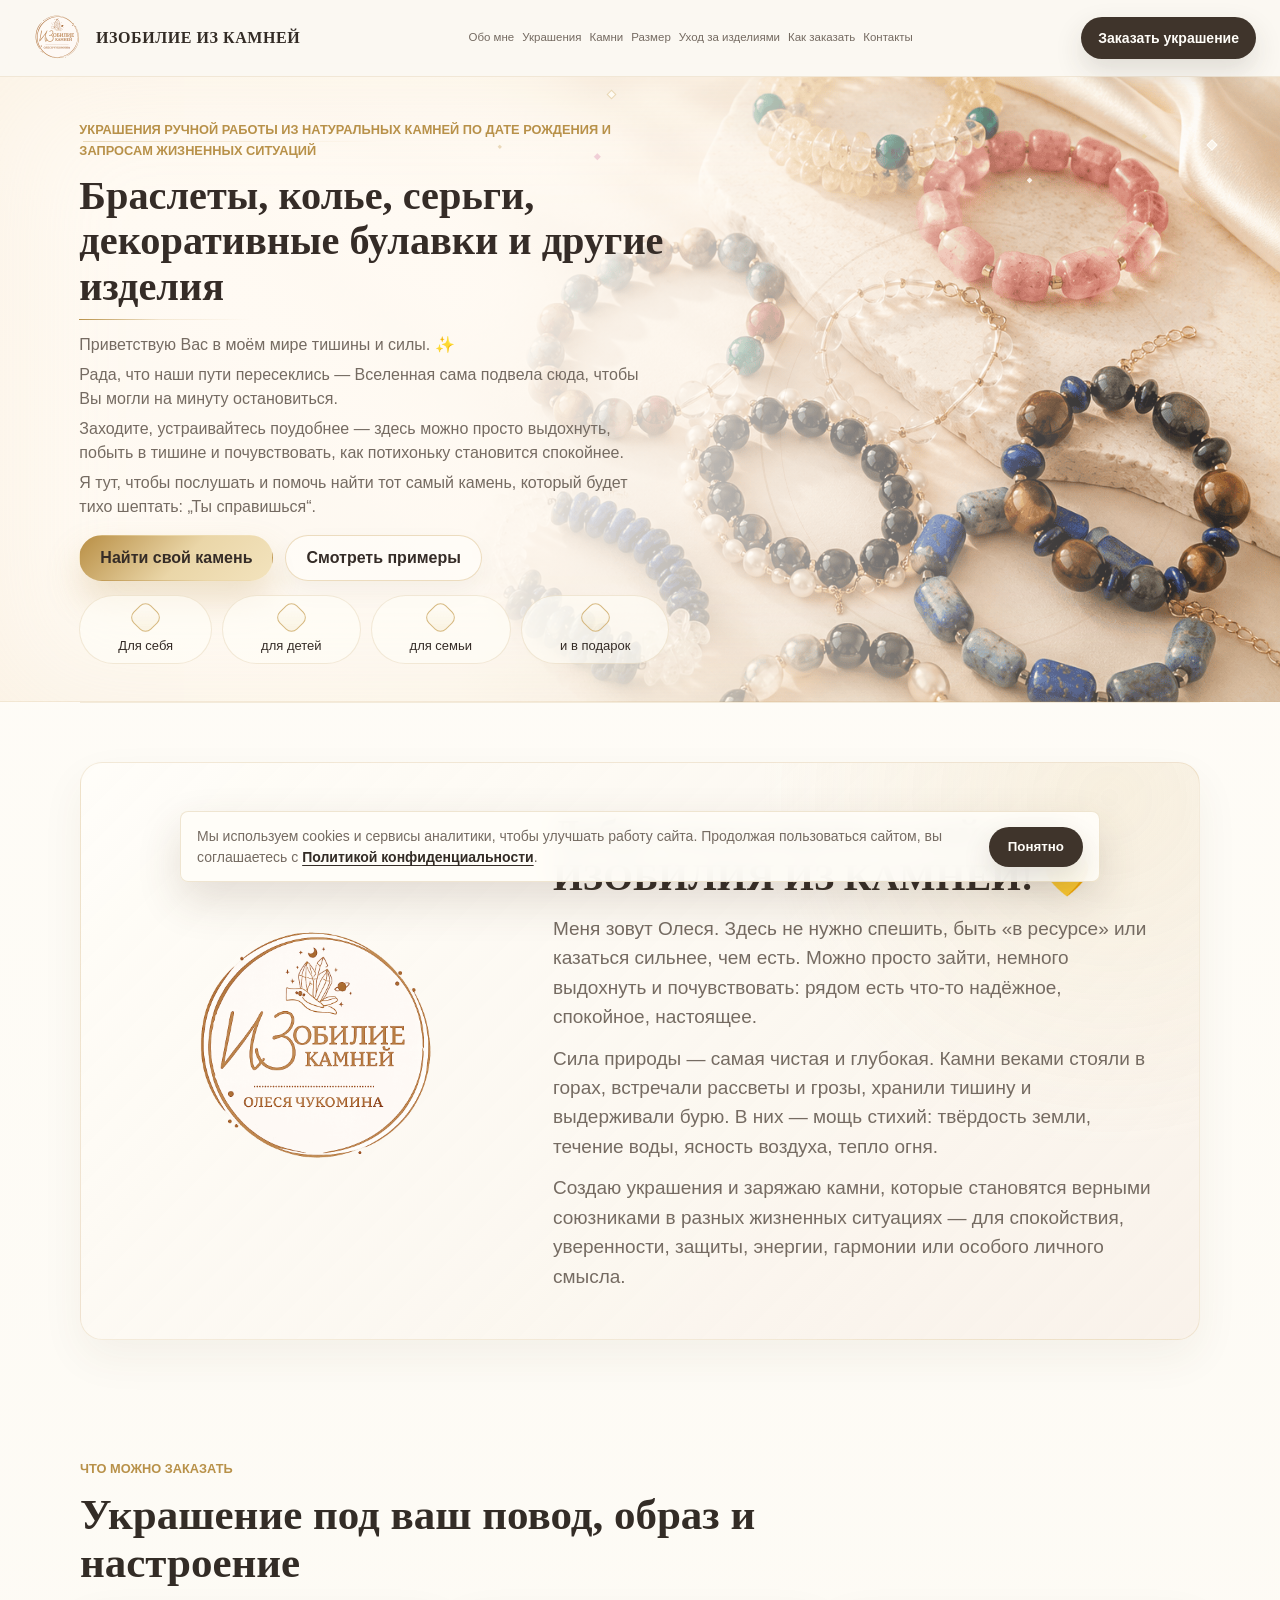
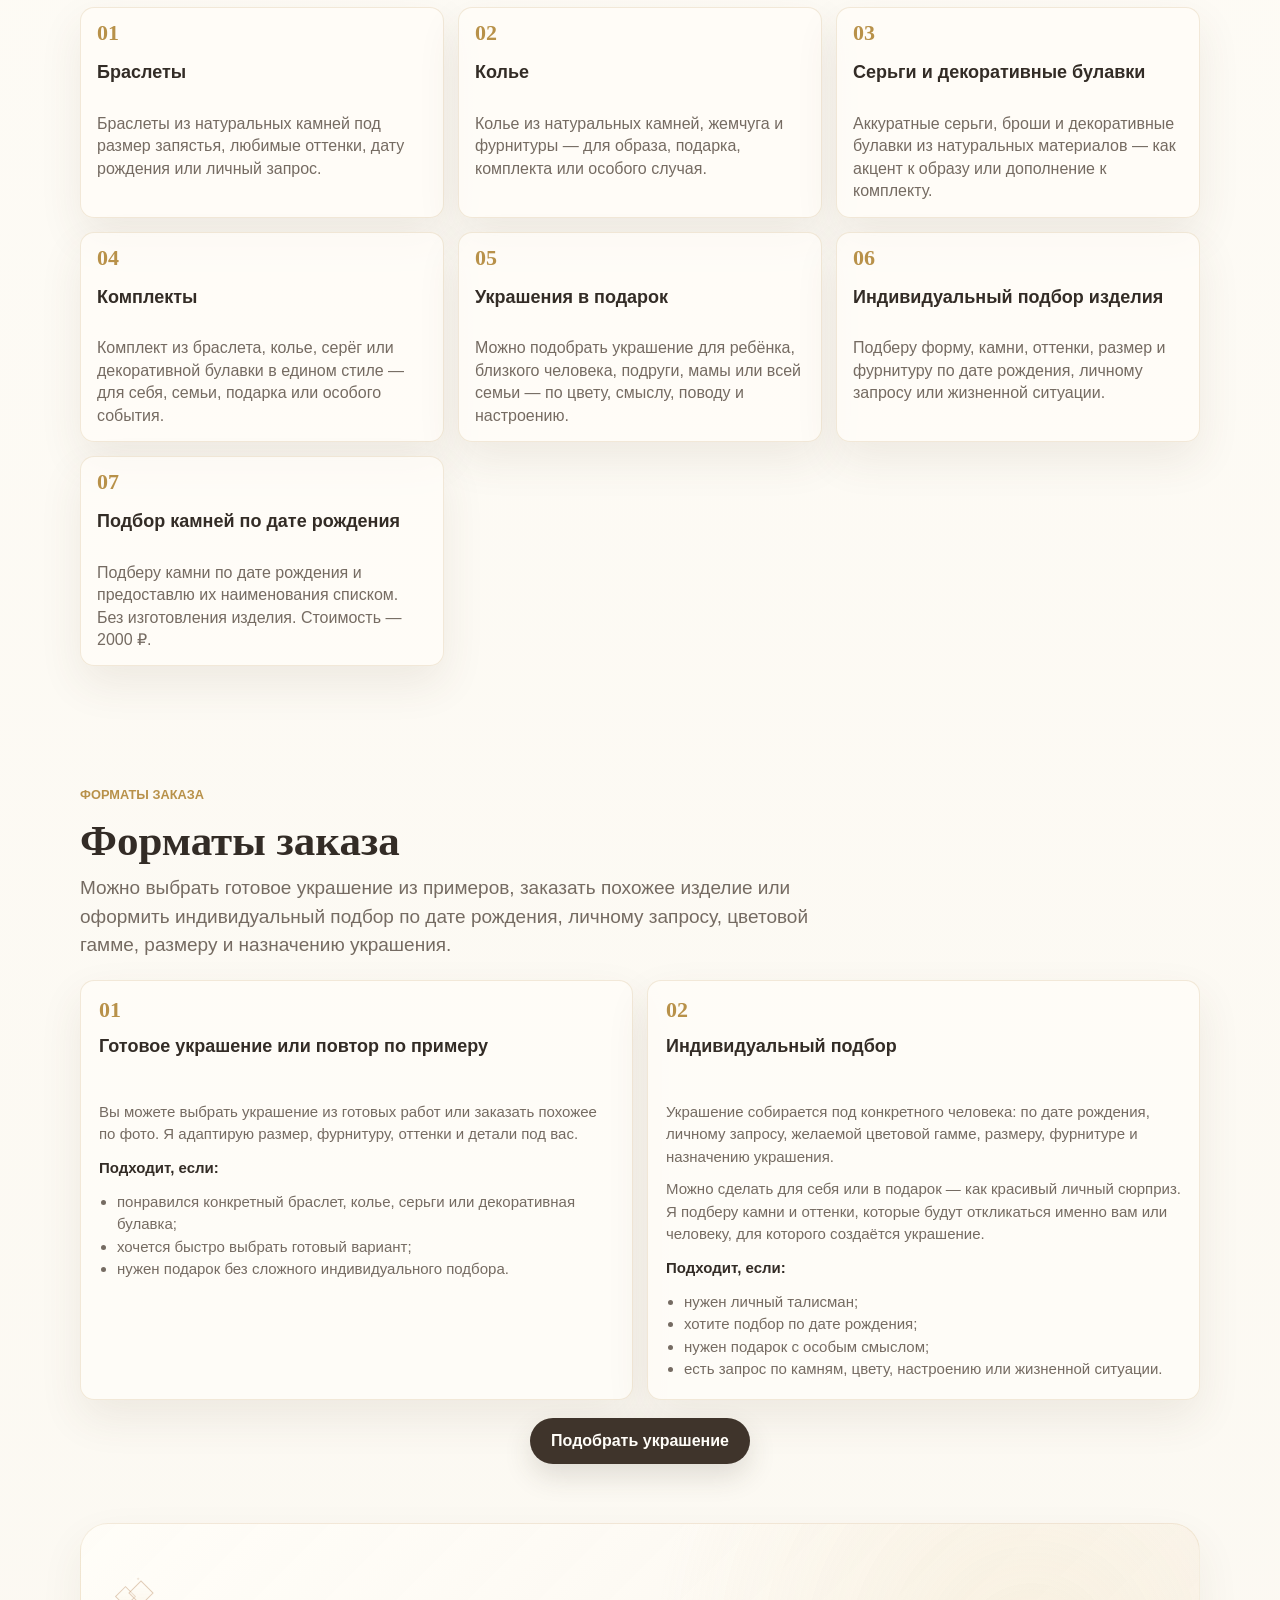
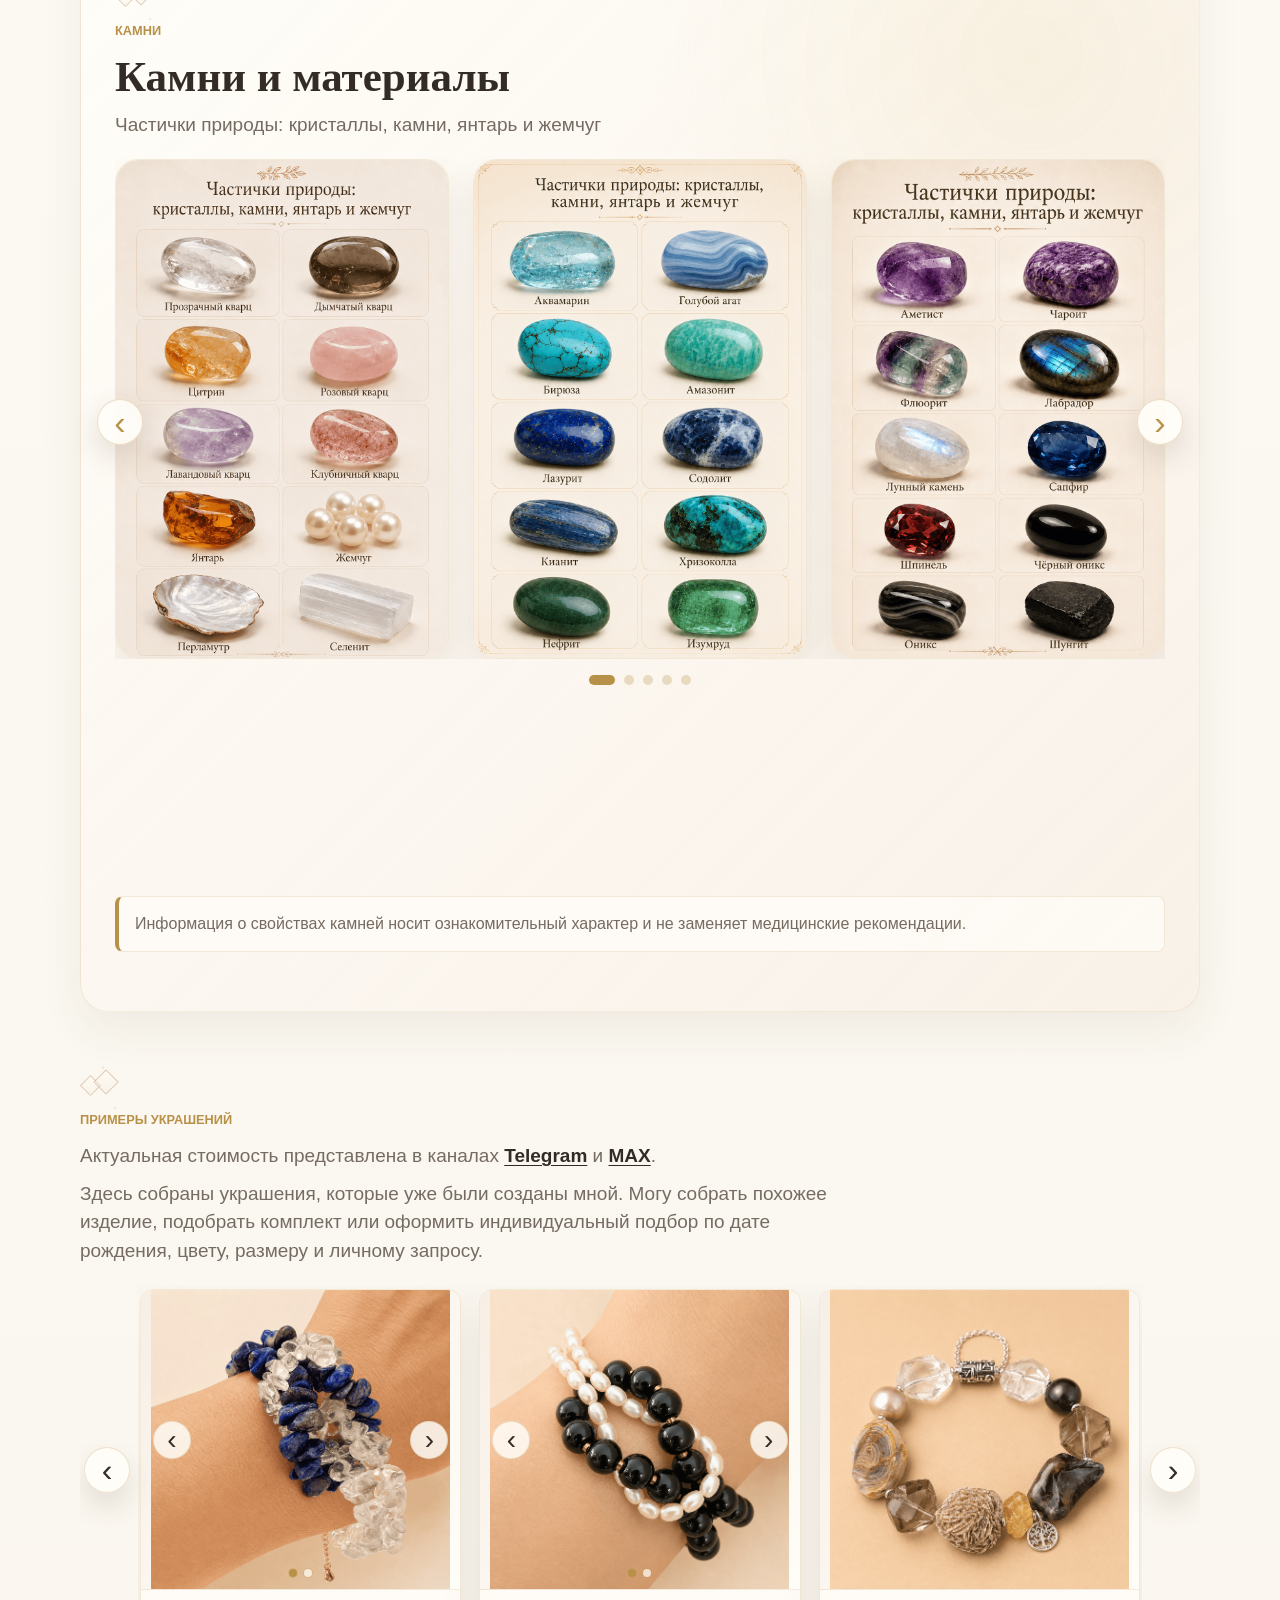
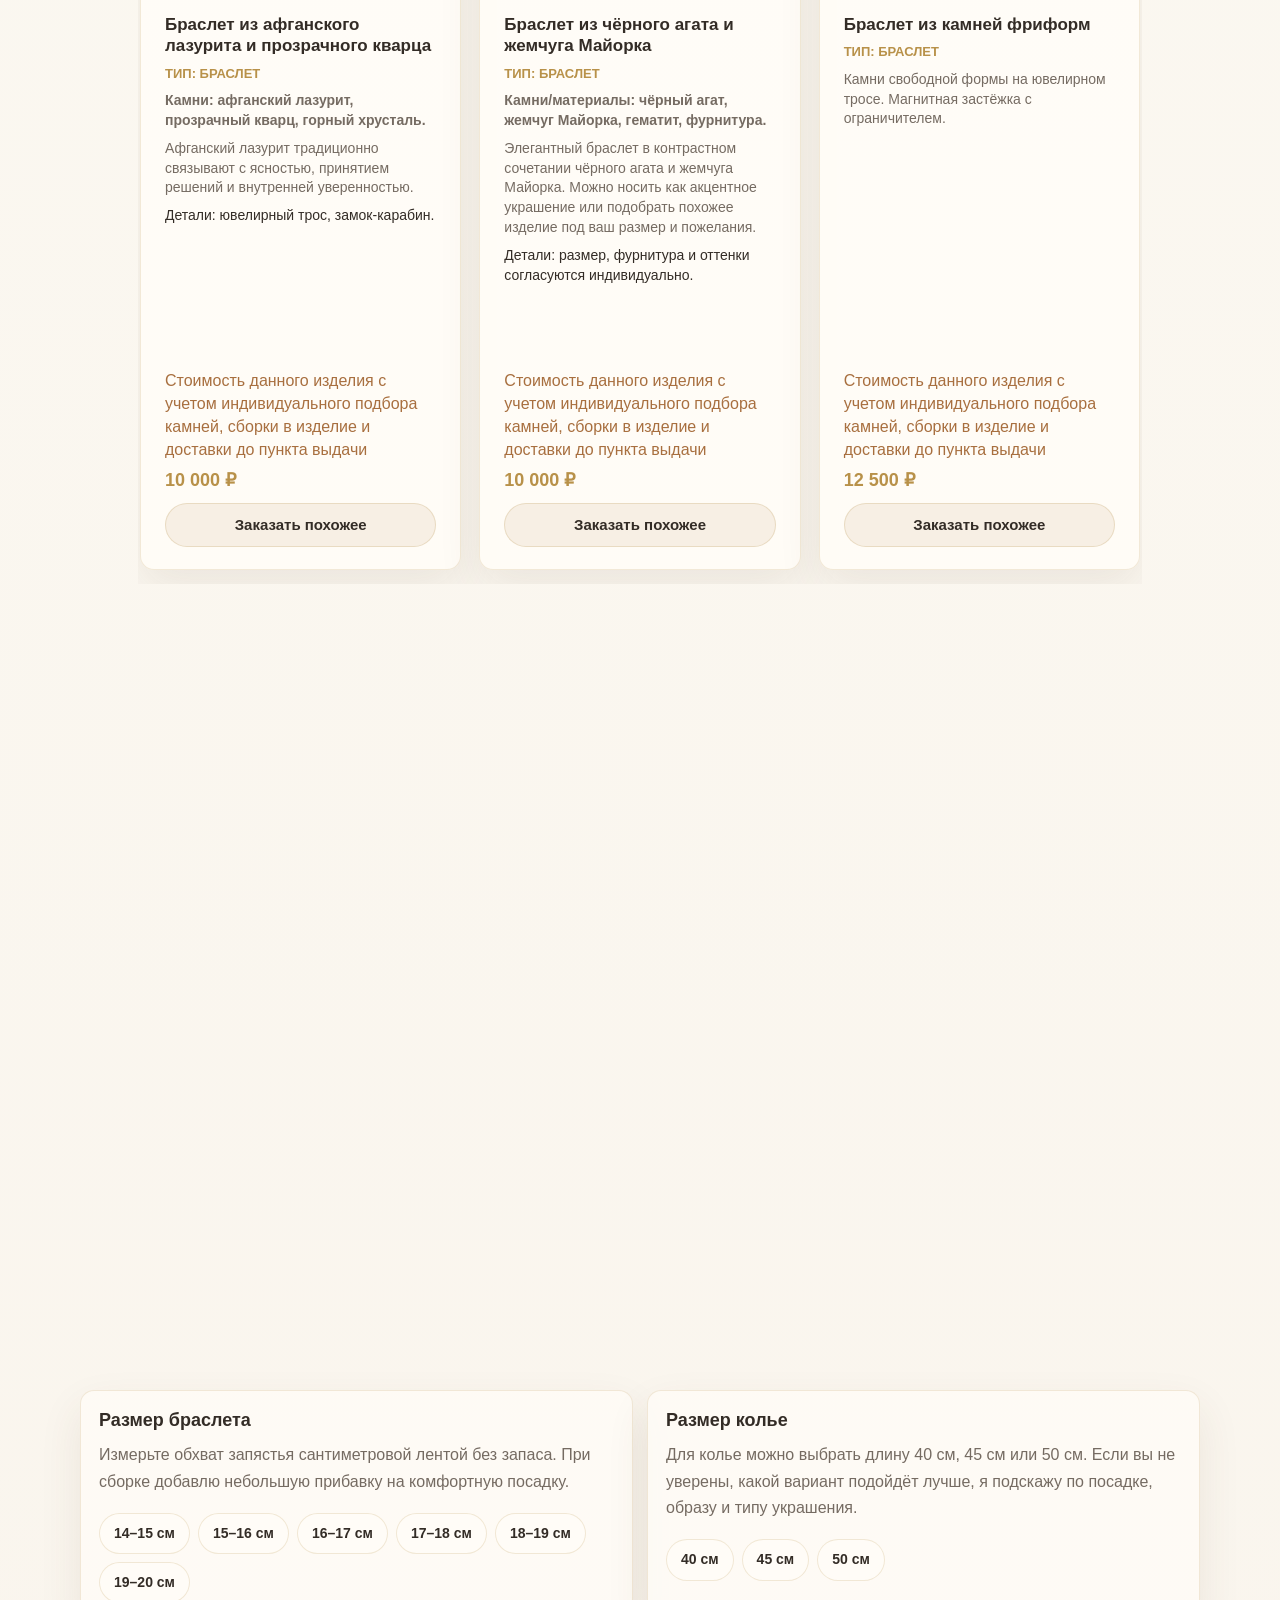
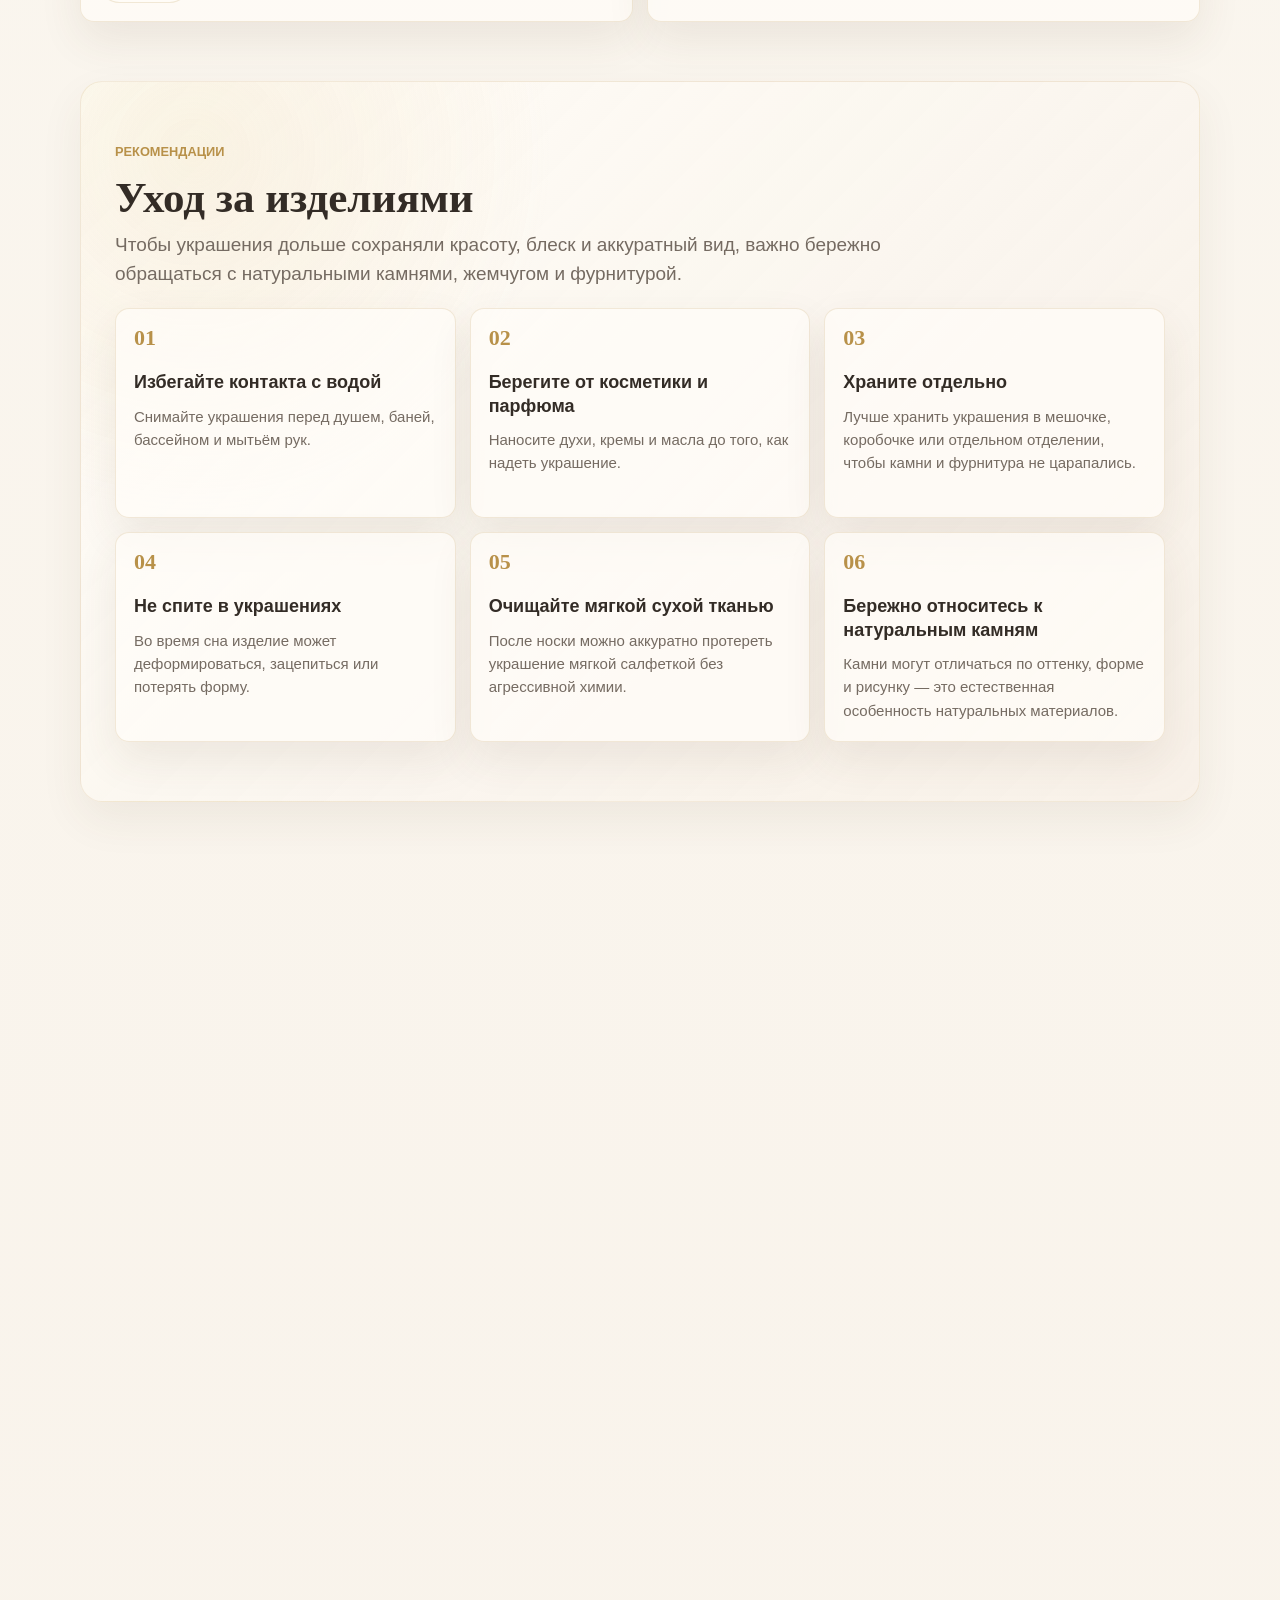
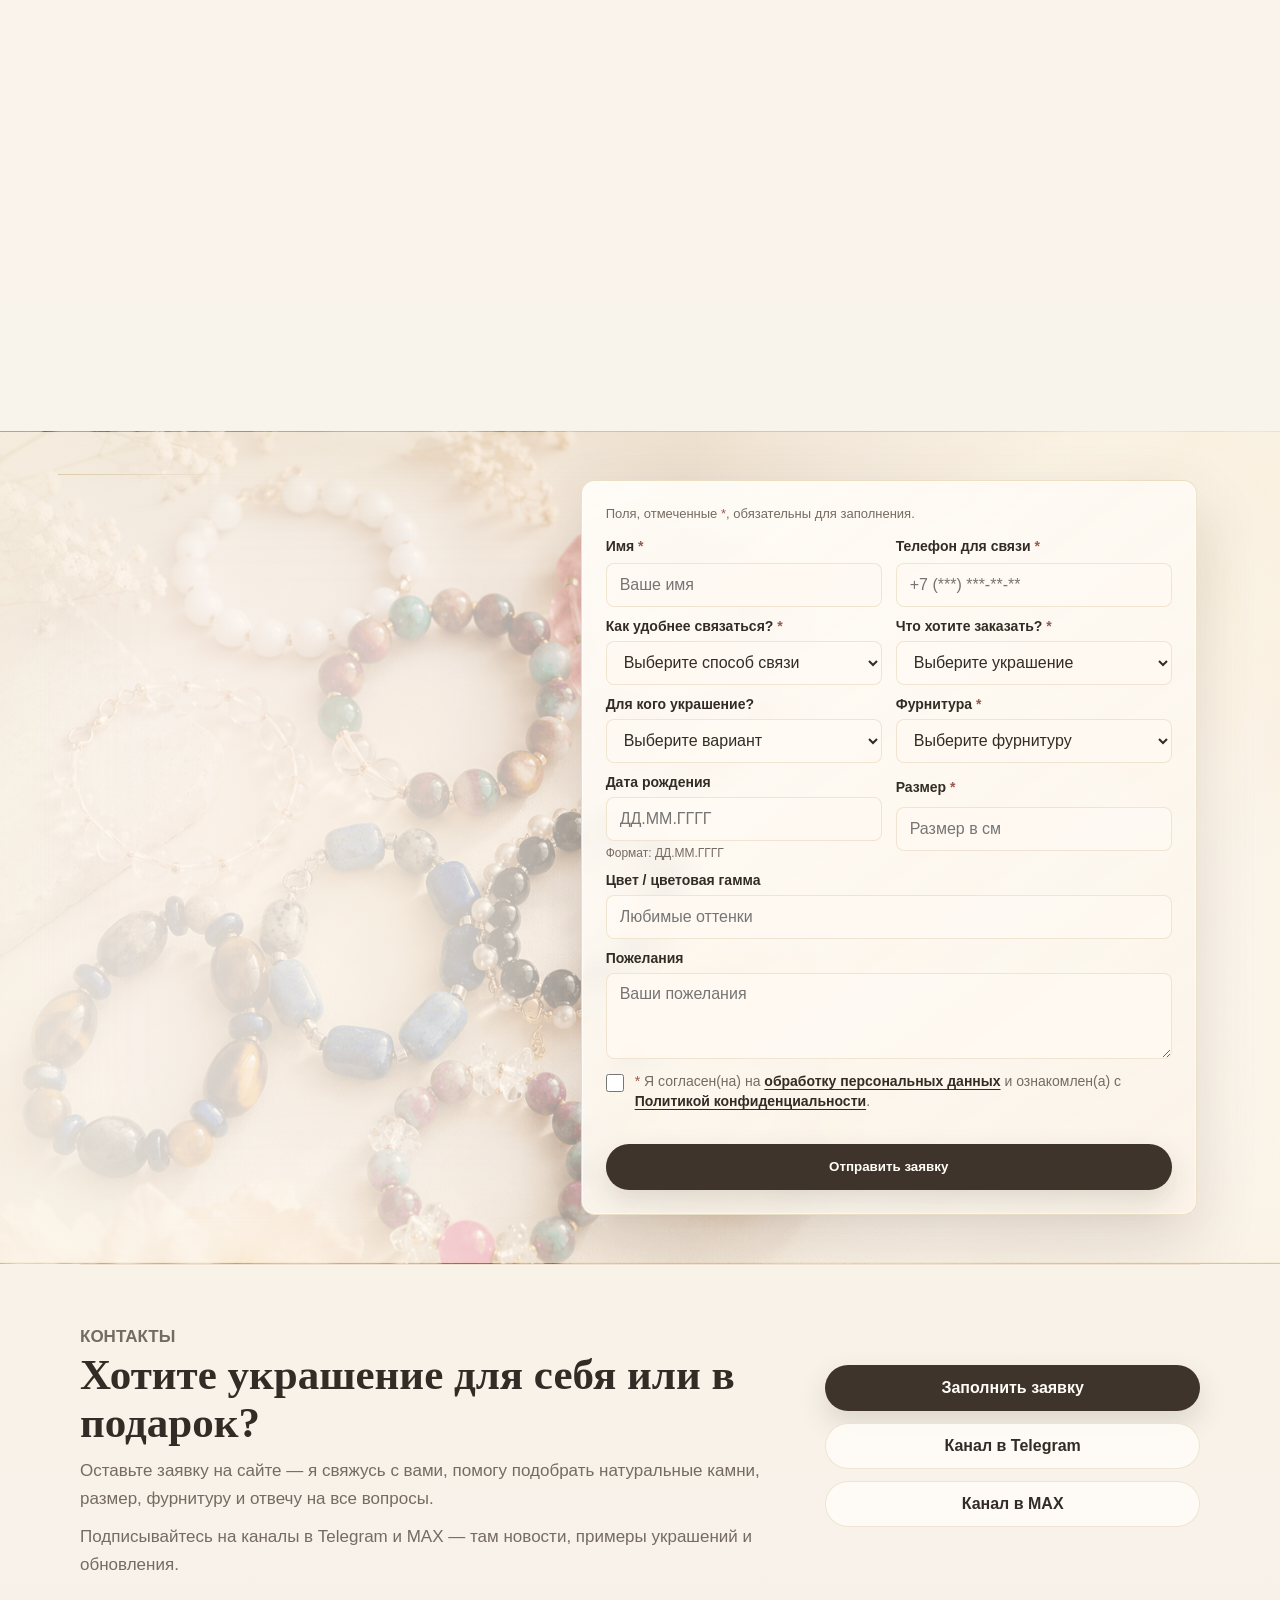
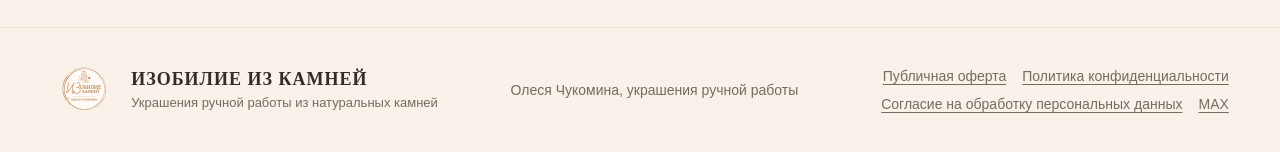
==== index.html @ 7a5c854f "fix: update preview brand name" ====
<!DOCTYPE html>
<html lang="ru">
<head>
  <meta charset="UTF-8">
  <meta name="viewport" content="width=device-width, initial-scale=1.0">
  <!-- Yandex.Metrika counter -->
  <script>
    (function(m,e,t,r,i,k,a){m[i]=m[i]||function(){(m[i].a=m[i].a||[]).push(arguments)};
    m[i].l=1*new Date();
    for (var j = 0; j < document.scripts.length; j++) {if (document.scripts[j].src === r) { return; }}
    k=e.createElement(t),a=e.getElementsByTagName(t)[0],k.async=1,k.src=r,a.parentNode.insertBefore(k,a)})
    (window, document, "script", "https://mc.yandex.ru/metrika/tag.js", "ym");

    ym(111834957, "init", {
      clickmap:true,
      trackLinks:true,
      accurateTrackBounce:true,
      webvisor:true
    });
  </script>
  <!-- /Yandex.Metrika counter -->
  <title>ИЗОБИЛИЕ ИЗ КАМНЕЙ — украшения из натуральных камней ручной работы</title>
  <meta name="description" content="Браслеты, колье, серьги и декоративные булавки из натуральных камней. Украшения ручной работы по дате рождения, личному запросу, настроению и жизненной ситуации. Олеся Чукомина.">
  <meta name="keywords" content="украшения из натуральных камней, браслеты из натуральных камней, браслет по дате рождения, украшения ручной работы, колье из натуральных камней, серьги ручной работы, декоративные булавки, Олеся Чукомина, ИЗОБИЛИЕ ИЗ КАМНЕЙ">
  <link rel="canonical" href="https://izobilie-kamney.ru/">
  <meta property="og:title" content="ИЗОБИЛИЕ ИЗ КАМНЕЙ — авторские украшения">
  <meta property="og:description" content="Авторские украшения Олеси Чукоминой и индивидуальный подбор камней по дате рождения.">
  <meta property="og:url" content="https://izobiliekamney.ru/">
  <meta property="og:type" content="website">
  <meta property="og:image" content="https://izobiliekamney.ru/assets/images/og-preview.png">
  <meta property="og:image:width" content="1731">
  <meta property="og:image:height" content="909">
  <meta name="twitter:card" content="summary_large_image">
  <meta name="twitter:title" content="ИЗОБИЛИЕ ИЗ КАМНЕЙ — авторские украшения">
  <meta name="twitter:description" content="Авторские украшения Олеси Чукоминой и индивидуальный подбор камней по дате рождения.">
  <meta name="twitter:image" content="https://izobiliekamney.ru/assets/images/og-preview.png">
  <link rel="icon" type="image/png" href="assets/images/mini-logo.png">
  <link rel="apple-touch-icon" href="assets/images/mini-logo.png">
  <script type="application/ld+json">
    {
      "@context": "https://schema.org",
      "@type": "Organization",
      "name": "ИЗОБИЛИЕ ИЗ КАМНЕЙ",
      "url": "https://izobiliekamney.ru/",
      "logo": "https://izobiliekamney.ru/assets/images/mini-logo.png",
      "image": "https://izobiliekamney.ru/assets/images/og-preview.png"
    }
  </script>
  <link rel="preconnect" href="https://t.me">
  <link rel="preload" as="image" href="assets/images/hero-bracelets.jpg" fetchpriority="high">
  <link rel="stylesheet" href="styles.css?v=36">
</head>
<body>
  <!-- Yandex.Metrika counter -->
  <noscript><div><img src="https://mc.yandex.ru/watch/111834957" style="position:absolute; left:-9999px;" alt=""></div></noscript>
  <!-- /Yandex.Metrika counter -->
  <header class="site-header">
    <a class="logo brand-logo" href="#top" aria-label="ИЗОБИЛИЕ ИЗ КАМНЕЙ">
      <img src="assets/images/logo-izobilie-main.png" alt="Логотип ИЗОБИЛИЕ ИЗ КАМНЕЙ — Олеся Чукомина" width="1024" height="1024">
      <span>ИЗОБИЛИЕ ИЗ КАМНЕЙ</span>
    </a>
    <button class="nav-toggle" type="button" aria-label="Открыть меню" aria-expanded="false">
      <span></span>
      <span></span>
      <span></span>
    </button>
    <nav class="main-nav" aria-label="Основное меню">
      <a href="#about">Обо мне</a>
      <a href="#jewelry">Украшения</a>
      <a href="#stones">Камни</a>
      <a href="#size">Размер</a>
      <a href="#care">Уход за изделиями</a>
      <a href="#order">Как заказать</a>
      <a href="#contacts">Контакты</a>
    </nav>
    <a class="header-button" href="#request">Заказать украшение</a>
  </header>

  <main id="top">
    <section class="hero section">
      <div class="hero-brand-watermark" aria-hidden="true"></div>
      <div class="hero-content">
        <p class="eyebrow">Украшения ручной работы из натуральных камней по дате рождения и запросам жизненных ситуаций</p>
        <h1>Браслеты, колье, серьги, декоративные булавки и другие изделия</h1>
        <div class="hero-text">
          <p>Приветствую Вас в моём мире тишины и силы. ✨</p>
          <p>Рада, что наши пути пересеклись — Вселенная сама подвела сюда, чтобы Вы могли на минуту остановиться.</p>
          <p>Заходите, устраивайтесь поудобнее — здесь можно просто выдохнуть, побыть в тишине и почувствовать, как потихоньку становится спокойнее.</p>
          <p>Я тут, чтобы послушать и помочь найти тот самый камень, который будет тихо шептать: „Ты справишься“.</p>
        </div>
        <div class="hero-actions" aria-label="Основные действия">
          <a class="button primary" href="#request">Найти свой камень</a>
          <a class="button secondary" href="#examples">Смотреть примеры</a>
        </div>
        <div class="badges hero-audience" aria-label="Для кого подходят украшения">
          <span>Для себя</span>
          <span>для детей</span>
          <span>для семьи</span>
          <span>и в подарок</span>
        </div>
      </div>
    </section>

    <section class="section about" id="about">
      <div class="about-text">
        <img class="about-brand-logo" src="assets/images/logo-izobilie-main.png" alt="Логотип ИЗОБИЛИЕ ИЗ КАМНЕЙ — Олеся Чукомина" width="1024" height="1024">
        <div class="about-copy">
          <h2>Добро пожаловать в мой мир ИЗОБИЛИЯ ИЗ КАМНЕЙ! 💛</h2>
          <p>Меня зовут Олеся. Здесь не нужно спешить, быть «в ресурсе» или казаться сильнее, чем есть. Можно просто зайти, немного выдохнуть и почувствовать: рядом есть что-то надёжное, спокойное, настоящее.</p>
          <p>Сила природы — самая чистая и глубокая. Камни веками стояли в горах, встречали рассветы и грозы, хранили тишину и выдерживали бурю. В них — мощь стихий: твёрдость земли, течение воды, ясность воздуха, тепло огня.</p>
          <p>Создаю украшения и заряжаю камни, которые становятся верными союзниками в разных жизненных ситуациях — для спокойствия, уверенности, защиты, энергии, гармонии или особого личного смысла.</p>
        </div>
      </div>
    </section>

    <section class="section options" id="jewelry">
      <div class="section-heading">
        <p class="eyebrow">Что можно заказать</p>
        <h2>Украшение под ваш повод, образ и настроение</h2>
      </div>
      <div class="option-grid">
        <article class="option-card">
          <span class="option-mark">01</span>
          <h3>Браслеты</h3>
          <p>Браслеты из натуральных камней под размер запястья, любимые оттенки, дату рождения или личный запрос.</p>
        </article>
        <article class="option-card">
          <span class="option-mark">02</span>
          <h3>Колье</h3>
          <p>Колье из натуральных камней, жемчуга и фурнитуры — для образа, подарка, комплекта или особого случая.</p>
        </article>
        <article class="option-card">
          <span class="option-mark">03</span>
          <h3>Серьги и декоративные булавки</h3>
          <p>Аккуратные серьги, броши и декоративные булавки из натуральных материалов — как акцент к образу или дополнение к комплекту.</p>
        </article>
        <article class="option-card">
          <span class="option-mark">04</span>
          <h3>Комплекты</h3>
          <p>Комплект из браслета, колье, серёг или декоративной булавки в едином стиле — для себя, семьи, подарка или особого события.</p>
        </article>
        <article class="option-card">
          <span class="option-mark">05</span>
          <h3>Украшения в подарок</h3>
          <p>Можно подобрать украшение для ребёнка, близкого человека, подруги, мамы или всей семьи — по цвету, смыслу, поводу и настроению.</p>
        </article>
        <article class="option-card">
          <span class="option-mark">06</span>
          <h3>Индивидуальный подбор изделия</h3>
          <p>Подберу форму, камни, оттенки, размер и фурнитуру по дате рождения, личному запросу или жизненной ситуации.</p>
        </article>
        <article class="option-card">
          <span class="option-mark">07</span>
          <h3>Подбор камней по дате рождения</h3>
          <p>Подберу камни по дате рождения и предоставлю их наименования списком. Без изготовления изделия. Стоимость — 2000 ₽.</p>
        </article>
      </div>
    </section>

    <section class="section order-formats" id="formats">
      <div class="section-heading">
        <p class="eyebrow">Форматы заказа</p>
        <h2>Форматы заказа</h2>
        <p>Можно выбрать готовое украшение из примеров, заказать похожее изделие или оформить индивидуальный подбор по дате рождения, личному запросу, цветовой гамме, размеру и назначению украшения.</p>
      </div>
      <div class="format-grid">
        <article class="format-card">
          <span class="option-mark">01</span>
          <h3>Готовое украшение или повтор по примеру</h3>
          <p>Вы можете выбрать украшение из готовых работ или заказать похожее по фото. Я адаптирую размер, фурнитуру, оттенки и детали под вас.</p>
          <strong>Подходит, если:</strong>
          <ul>
            <li>понравился конкретный браслет, колье, серьги или декоративная булавка;</li>
            <li>хочется быстро выбрать готовый вариант;</li>
            <li>нужен подарок без сложного индивидуального подбора.</li>
          </ul>
        </article>
        <article class="format-card">
          <span class="option-mark">02</span>
          <h3>Индивидуальный подбор</h3>
          <p>Украшение собирается под конкретного человека: по дате рождения, личному запросу, желаемой цветовой гамме, размеру, фурнитуре и назначению украшения.</p>
          <p>Можно сделать для себя или в подарок — как красивый личный сюрприз. Я подберу камни и оттенки, которые будут откликаться именно вам или человеку, для которого создаётся украшение.</p>
          <strong>Подходит, если:</strong>
          <ul>
            <li>нужен личный талисман;</li>
            <li>хотите подбор по дате рождения;</li>
            <li>нужен подарок с особым смыслом;</li>
            <li>есть запрос по камням, цвету, настроению или жизненной ситуации.</li>
          </ul>
        </article>
      </div>
      <div class="format-actions">
        <a class="button primary" href="#request">Подобрать украшение</a>
      </div>
    </section>

    <section class="section stone-values" id="stones">
      <div class="section-heading">
        <span class="brand-crystal" aria-hidden="true"></span>
        <p class="eyebrow">Камни</p>
        <h2>Камни и материалы</h2>
        <p>Частички природы: кристаллы, камни, янтарь и жемчуг</p>
      </div>
      <div class="stones-carousel" data-stones-carousel aria-label="Карусель камней и материалов">
        <button class="stones-carousel-button stones-carousel-button-prev" type="button" aria-label="Предыдущий слайд" data-stones-prev>
          <span aria-hidden="true">‹</span>
        </button>
        <div class="stones-carousel-track" tabindex="0">
          <figure class="stones-carousel-slide">
            <img src="assets/images/stones/stones-slide-1.png" alt="Камни и материалы — часть 1" width="1024" height="1536" loading="lazy">
          </figure>
          <figure class="stones-carousel-slide">
            <img src="assets/images/stones/stones-slide-2.png" alt="Камни и материалы — часть 2" width="1024" height="1536" loading="lazy">
          </figure>
          <figure class="stones-carousel-slide">
            <img src="assets/images/stones/stones-slide-3.png" alt="Камни и материалы — часть 3" width="1024" height="1536" loading="lazy">
          </figure>
          <figure class="stones-carousel-slide">
            <img src="assets/images/stones/stones-slide-4.png" alt="Камни и материалы — часть 4" width="1024" height="1536" loading="lazy">
          </figure>
          <figure class="stones-carousel-slide">
            <img src="assets/images/stones/stones-slide-5.png" alt="Камни и материалы — часть 5" width="1024" height="1536" loading="lazy">
          </figure>
        </div>
        <button class="stones-carousel-button stones-carousel-button-next" type="button" aria-label="Следующий слайд" data-stones-next>
          <span aria-hidden="true">›</span>
        </button>
        <div class="stones-carousel-dots" aria-label="Навигация по слайдам">
          <button type="button" class="is-active" aria-label="Показать слайд 1" aria-current="true" data-stones-dot="0"></button>
          <button type="button" aria-label="Показать слайд 2" data-stones-dot="1"></button>
          <button type="button" aria-label="Показать слайд 3" data-stones-dot="2"></button>
          <button type="button" aria-label="Показать слайд 4" data-stones-dot="3"></button>
          <button type="button" aria-label="Показать слайд 5" data-stones-dot="4"></button>
        </div>
      </div>
      <div class="stone-wide-note">
        <span>Важно</span>
        <p>Один и тот же камень может отличаться по цвету, размеру, форме и оттенку. За счёт этого меняется не только внешний вид украшения, но и его настроение. Поэтому украшения по дате рождения и индивидуальному запросу собираются персонально: с учётом камней, фурнитуры, размера, цветовой гаммы и задачи, которую человек хочет вложить в изделие.</p>
      </div>
      <p class="soft-note">Информация о свойствах камней носит ознакомительный характер и не заменяет медицинские рекомендации.</p>
    </section>

    <section class="section examples" id="examples">
      <div class="section-heading">
        <span class="brand-crystal" aria-hidden="true"></span>
        <p class="eyebrow">Примеры украшений</p>
        <p class="catalog-current">Актуальная стоимость представлена в каналах <a href="https://t.me/Kamni_Olesia" target="_blank" rel="noopener">Telegram</a> и <a href="https://max.ru/channel_kamni_Olesia" target="_blank" rel="noopener">MAX</a>.</p>
        <p>Здесь собраны украшения, которые уже были созданы мной. Могу собрать похожее изделие, подобрать комплект или оформить индивидуальный подбор по дате рождения, цвету, размеру и личному запросу.</p>
      </div>
      <div class="works-carousel" data-works-carousel aria-label="Карусель примеров украшений">
        <button class="works-carousel-button works-carousel-button-prev" type="button" aria-label="Предыдущие примеры украшений" data-works-prev>‹</button>
        <div class="work-grid works-carousel-track" tabindex="0">
        <article class="work-card">
          <div class="work-carousel" data-carousel>
            <img class="is-active" src="assets/фото%20примеры/браслет%209,1.png" alt="Браслет из афганского лазурита и прозрачного кварца" width="1254" height="1254" loading="lazy">
            <img src="assets/фото%20примеры/браслет%209,2.png" alt="Браслет из афганского лазурита и прозрачного кварца крупным планом" width="1254" height="1254" loading="lazy">
            <button class="carousel-button carousel-prev" type="button" aria-label="Предыдущее фото">‹</button>
            <button class="carousel-button carousel-next" type="button" aria-label="Следующее фото">›</button>
            <div class="carousel-dots" aria-hidden="true"><span class="is-active"></span><span></span></div>
          </div>
          <div class="work-body">
            <h3>Браслет из афганского лазурита и прозрачного кварца</h3>
            <p class="work-type">Тип: браслет</p>
            <p class="work-stones">Камни: афганский лазурит, прозрачный кварц, горный хрусталь.</p>
            <p class="work-description">Афганский лазурит традиционно связывают с ясностью, принятием решений и внутренней уверенностью.</p>
            <p class="work-spec">Детали: ювелирный трос, замок-карабин.</p>
            <div class="work-footer">
              <p class="work-price"><span class="work-price-label">Стоимость данного изделия с учетом индивидуального подбора камней, сборки в изделие и доставки до пункта выдачи</span><strong class="work-price-value">10 000 ₽</strong></p>
              <a class="button small" href="#request">Заказать похожее</a>
              <p class="mobile-swipe-hint">ЛИСТАЙТЕ ➡️ ЕЩЁ ВАРИАНТЫ</p>
            </div>
          </div>
        </article>
        <article class="work-card">
          <div class="work-carousel" data-carousel>
            <img class="is-active" src="assets/фото%20примеры/браслет%208,1.png" alt="Браслет из чёрного агата и жемчуга Майорка" width="1254" height="1254" loading="lazy">
            <img src="assets/фото%20примеры/браслет%208,2.png" alt="Браслет из чёрного агата и жемчуга Майорка крупным планом" width="1254" height="1254" loading="lazy">
            <button class="carousel-button carousel-prev" type="button" aria-label="Предыдущее фото">‹</button>
            <button class="carousel-button carousel-next" type="button" aria-label="Следующее фото">›</button>
            <div class="carousel-dots" aria-hidden="true"><span class="is-active"></span><span></span></div>
          </div>
          <div class="work-body">
            <h3>Браслет из чёрного агата и жемчуга Майорка</h3>
            <p class="work-type">Тип: браслет</p>
            <p class="work-stones">Камни/материалы: чёрный агат, жемчуг Майорка, гематит, фурнитура.</p>
            <p class="work-description">Элегантный браслет в контрастном сочетании чёрного агата и жемчуга Майорка. Можно носить как акцентное украшение или подобрать похожее изделие под ваш размер и пожелания.</p>
            <p class="work-spec">Детали: размер, фурнитура и оттенки согласуются индивидуально.</p>
            <div class="work-footer">
              <p class="work-price"><span class="work-price-label">Стоимость данного изделия с учетом индивидуального подбора камней, сборки в изделие и доставки до пункта выдачи</span><strong class="work-price-value">10 000 ₽</strong></p>
              <a class="button small" href="#request">Заказать похожее</a>
              <p class="mobile-swipe-hint">ЛИСТАЙТЕ ➡️ ЕЩЁ ВАРИАНТЫ</p>
            </div>
          </div>
        </article>
        <article class="work-card">
          <img src="assets/фото%20примеры/браслет%2020.png" alt="Браслет из камней свободной формы" width="1254" height="1254" loading="lazy">
          <div class="work-body">
            <h3>Браслет из камней фриформ</h3>
            <p class="work-type">Тип: браслет</p>
            <p class="work-description">Камни свободной формы на ювелирном тросе. Магнитная застёжка с ограничителем.</p>
            <div class="work-footer">
              <p class="work-price"><span class="work-price-label">Стоимость данного изделия с учетом индивидуального подбора камней, сборки в изделие и доставки до пункта выдачи</span><strong class="work-price-value">12 500 ₽</strong></p>
              <a class="button small" href="#request">Заказать похожее</a>
              <p class="mobile-swipe-hint">ЛИСТАЙТЕ ➡️ ЕЩЁ ВАРИАНТЫ</p>
            </div>
          </div>
        </article>
        <article class="work-card">
          <img src="assets/фото%20примеры/браслет%2021.png" alt="Браслет Шамбала" width="1254" height="1254" loading="lazy">
          <div class="work-body">
            <h3>Браслет Шамбала</h3>
            <p class="work-type">Тип: браслет</p>
            <p class="work-description">Индивидуальное исполнение: взрослый мужской браслет создаётся по личному запросу, детский — с подбором камней по дате рождения.</p>
            <div class="work-footer">
              <p class="work-price"><span class="work-price-label">Стоимость данного изделия с учетом индивидуального подбора камней, сборки в изделие и доставки до пункта выдачи</span><strong class="work-price-value">7 500 ₽</strong></p>
              <p class="work-price-note">* стоимость указана за 1 браслет</p>
              <a class="button small" href="#request">Заказать похожее</a>
              <p class="mobile-swipe-hint">ЛИСТАЙТЕ ➡️ ЕЩЁ ВАРИАНТЫ</p>
            </div>
          </div>
        </article>
        <article class="work-card">
          <img src="assets/фото%20примеры/bracelet-smoky-quartz-1.png" alt="Браслет из дымчатого кварца и натуральных камней" width="1254" height="1254" loading="lazy">
          <div class="work-body">
            <h3>Браслет из дымчатого кварца</h3>
            <p class="work-type">Тип: Браслет</p>
            <p class="work-stones">Камни: дымчатый кварц, натуральные камни, фурнитура.</p>
            <p class="work-description">Дымчатый кварц, или раухтопаз, традиционно связывают с очищением, внутренней устойчивостью и защитой. Такой браслет может стать личным оберегом и спокойной опорой на каждый день.</p>
            <p class="work-important">Важная деталь: камни для защиты подбираю индивидуально — по дате рождения и личному запросу.</p>
            <p class="work-spec">Детали: размер, оттенки и фурнитура согласуются индивидуально.</p>
            <div class="work-footer">
              <p class="work-price"><span class="work-price-label">Стоимость данного изделия с учетом индивидуального подбора камней, сборки в изделие и доставки до пункта выдачи</span><strong class="work-price-value">10 000 ₽</strong></p>
              <a class="button small" href="#request">Заказать похожее</a>
              <p class="mobile-swipe-hint">ЛИСТАЙТЕ ➡️ ЕЩЁ ВАРИАНТЫ</p>
            </div>
          </div>
        </article>
          <article class="work-card">
          <img src="assets/фото%20примеры/браслет%204.png" alt="Браслет из прозрачного кварца" width="1254" height="1254" loading="lazy">
          <div class="work-body">
            <h3>Браслет из прозрачного кварца</h3>
            <p class="work-type">Тип: браслет</p>
            <p class="work-stones">Камни: прозрачный кварц, горный хрусталь.</p>
            <p class="work-description">Прозрачный кварц традиционно связывают с ясностью, внутренним балансом и очищением пространства вокруг себя.</p>
            <p class="work-spec">Детали: размер 15 см + 4 см, бусины 10 мм.</p>
            <div class="work-footer">
              <p class="work-price"><span class="work-price-label">Стоимость данного изделия с учетом индивидуального подбора камней, сборки в изделие и доставки до пункта выдачи</span><strong class="work-price-value">7 500 ₽</strong></p>
              <a class="button small" href="#request">Заказать похожее</a>
              <p class="mobile-swipe-hint">ЛИСТАЙТЕ ➡️ ЕЩЁ ВАРИАНТЫ</p>
            </div>
          </div>
          </article>
        <article class="work-card">
          <img src="assets/фото%20примеры/браслет%2014.png" alt="Браслет из прозрачного кварца и авантюрина" width="1254" height="1254" loading="lazy">
          <div class="work-body">
            <h3>Браслет из прозрачного кварца и авантюрина</h3>
            <p class="work-type">Тип: браслет</p>
            <p class="work-stones">Камни: прозрачный кварц, авантюрин тёмно-синий.</p>
            <p class="work-description">Авантюрин традиционно связывают с интеллектом, сосредоточенностью, ясностью мышления и лёгкостью во взаимодействии с другими людьми.</p>
            <p class="work-spec">Детали: бусины 3 мм и 8 мм, мемори*.</p>
            <div class="work-footer">
              <p class="work-price"><span class="work-price-label">Стоимость данного изделия с учетом индивидуального подбора камней, сборки в изделие и доставки до пункта выдачи</span><strong class="work-price-value">10 000 ₽</strong></p>
              <a class="button small" href="#request">Заказать похожее</a>
              <p class="mobile-swipe-hint">ЛИСТАЙТЕ ➡️ ЕЩЁ ВАРИАНТЫ</p>
            </div>
          </div>
        </article>
        <article class="work-card">
          <img src="assets/фото%20примеры/браслет%2015.png" alt="Браслет из зелёного кошачьего глаза" width="1254" height="1254" loading="lazy">
          <div class="work-body">
            <h3>Браслет из зелёного кошачьего глаза</h3>
            <p class="work-type">Тип: браслет</p>
            <p class="work-stones">Камни: зелёный кошачий глаз.</p>
            <p class="work-description">Зелёный кошачий глаз традиционно связывают с ощущением восстановления сил, расслаблением, мягким снижением напряжения и спокойным настроем перед сном.</p>
            <p class="work-spec">Детали: мемори*, бусины 8 мм.</p>
            <div class="work-footer">
              <p class="work-price"><span class="work-price-label">Стоимость данного изделия с учетом индивидуального подбора камней, сборки в изделие и доставки до пункта выдачи</span><strong class="work-price-value">10 000 ₽</strong></p>
              <a class="button small" href="#request">Заказать похожее</a>
              <p class="mobile-swipe-hint">ЛИСТАЙТЕ ➡️ ЕЩЁ ВАРИАНТЫ</p>
            </div>
          </div>
        </article>
        <article class="work-card">
          <img src="assets/фото%20примеры/браслет%2013.png" alt="Браслет из солнечного камня" width="1254" height="1254" loading="lazy">
          <div class="work-body">
            <h3>Браслет из солнечного камня</h3>
            <p class="work-type">Тип: браслет</p>
            <p class="work-stones">Камни: солнечный камень, лава.</p>
            <p class="work-description">Солнечный камень традиционно связывают с жизненной энергией, хорошим настроением, активностью и внутренним теплом.</p>
            <p class="work-spec">Детали: бусины разноформенные 6–8 мм, мемори*.</p>
            <div class="work-footer">
              <p class="work-price"><span class="work-price-label">Стоимость данного изделия с учетом индивидуального подбора камней, сборки в изделие и доставки до пункта выдачи</span><strong class="work-price-value">10 000 ₽</strong></p>
              <a class="button small" href="#request">Заказать похожее</a>
              <p class="mobile-swipe-hint">ЛИСТАЙТЕ ➡️ ЕЩЁ ВАРИАНТЫ</p>
            </div>
          </div>
        </article>
        <article class="work-card">
          <img src="assets/фото%20примеры/браслет%203.png" alt="Браслет из клубничного кварца и лавы" width="1254" height="1254" loading="lazy">
          <div class="work-body">
            <h3>Браслет из клубничного кварца и лавы</h3>
            <p class="work-type">Тип: браслет</p>
            <p class="work-stones">Камни: клубничный кварц, лава.</p>
            <p class="work-description">Клубничный кварц традиционно связывают с любовью, гармонией, радостью и мягкой женственной энергией.</p>
            <p class="work-spec">Детали: размер 18 см + 4 см, ювелирный трос, замок-карабин.</p>
            <div class="work-footer">
              <p class="work-price"><span class="work-price-label">Стоимость данного изделия с учетом индивидуального подбора камней, сборки в изделие и доставки до пункта выдачи</span><strong class="work-price-value">7 500 ₽</strong></p>
              <a class="button small" href="#request">Заказать похожее</a>
              <p class="mobile-swipe-hint">ЛИСТАЙТЕ ➡️ ЕЩЁ ВАРИАНТЫ</p>
            </div>
          </div>
        </article>
        <article class="work-card">
          <img src="assets/фото%20примеры/браслет%201.png" alt="Браслет из индийской яшмы, лавы и гематита" width="1254" height="1254" loading="lazy">
          <div class="work-body">
            <h3>Браслет из индийской яшмы, лавы и гематита</h3>
            <p class="work-type">Тип: браслет</p>
            <p class="work-stones">Камни: индийская яшма, лава, гематит.</p>
            <p class="work-description">Индийскую яшму традиционно связывают с защитой от негативной энергии и внутренней устойчивостью.</p>
            <p class="work-spec">Детали: размер 15 см, бусины 8 мм, мемори*.</p>
            <div class="work-footer">
              <p class="work-price"><span class="work-price-label">Стоимость данного изделия с учетом индивидуального подбора камней, сборки в изделие и доставки до пункта выдачи</span><strong class="work-price-value">10 000 ₽</strong></p>
              <a class="button small" href="#request">Заказать похожее</a>
              <p class="mobile-swipe-hint">ЛИСТАЙТЕ ➡️ ЕЩЁ ВАРИАНТЫ</p>
            </div>
          </div>
        </article>
        <article class="work-card">
          <img src="assets/фото%20примеры/браслет%202.png" alt="Браслет из белого агата" width="1254" height="1254" loading="lazy">
          <div class="work-body">
            <h3>Браслет из белого агата</h3>
            <p class="work-type">Тип: браслет</p>
            <p class="work-stones">Камни: белый агат.</p>
            <p class="work-description">Белый агат традиционно связывают со спокойствием, мягкостью и внутренней гармонией.</p>
            <p class="work-spec">Детали: размер 17 см + 4 см, бусины 8 мм, мемори*, замок-карабин.</p>
            <div class="work-footer">
              <p class="work-price"><span class="work-price-label">Стоимость данного изделия с учетом индивидуального подбора камней, сборки в изделие и доставки до пункта выдачи</span><strong class="work-price-value">7 500 ₽</strong></p>
              <a class="button small" href="#request">Заказать похожее</a>
              <p class="mobile-swipe-hint">ЛИСТАЙТЕ ➡️ ЕЩЁ ВАРИАНТЫ</p>
            </div>
          </div>
        </article>
        <article class="work-card">
          <img src="assets/фото%20примеры/браслет%205.png" alt="Браслет по дате рождения" width="1254" height="1254" loading="lazy">
          <div class="work-body">
            <h3>Браслет по дате рождения</h3>
            <p class="work-type">Тип: браслет</p>
            <p class="work-description">Индивидуальный браслет с подбором камней по дате рождения, личному запросу, оттенкам и желаемому настроению украшения.</p>
            <p class="work-spec">Детали: бусины 8 мм, на резинке.</p>
            <div class="work-footer">
              <p class="work-price"><span class="work-price-label">Стоимость данного изделия с учетом индивидуального подбора камней, сборки в изделие и доставки до пункта выдачи</span><strong class="work-price-value">7 500 ₽</strong></p>
              <a class="button small" href="#request">Заказать похожее</a>
              <p class="mobile-swipe-hint">ЛИСТАЙТЕ ➡️ ЕЩЁ ВАРИАНТЫ</p>
            </div>
          </div>
        </article>
        <article class="work-card">
          <img src="assets/фото%20примеры/браслет%206.png" alt="Браслет по индивидуальному запросу" width="1254" height="1254" loading="lazy">
          <div class="work-body">
            <h3>Браслет по индивидуальному запросу</h3>
            <p class="work-type">Тип: браслет</p>
            <p class="work-stones">Камни: флюорит, лава, нефрит, прозрачный кварц.</p>
            <p class="work-description">Украшение собрано под личный запрос — с подбором камней, оттенков и сочетаний.</p>
            <p class="work-spec">Детали: бусины 8 мм, на резинке.</p>
            <div class="work-footer">
              <p class="work-price"><span class="work-price-label">Стоимость данного изделия с учетом индивидуального подбора камней, сборки в изделие и доставки до пункта выдачи</span><strong class="work-price-value">7 500 ₽</strong></p>
              <a class="button small" href="#request">Заказать похожее</a>
              <p class="mobile-swipe-hint">ЛИСТАЙТЕ ➡️ ЕЩЁ ВАРИАНТЫ</p>
            </div>
          </div>
        </article>
        <article class="work-card">
          <img src="assets/фото%20примеры/браслет%207.png" alt="Браслет с флюоритом по индивидуальному запросу" width="1254" height="1254" loading="lazy">
          <div class="work-body">
            <h3>Браслет с флюоритом по индивидуальному запросу</h3>
            <p class="work-type">Тип: браслет</p>
            <p class="work-stones">Камни: флюорит, сердолик, прозрачный кварц, рубин, нефрит, чароит, цитрин.</p>
            <p class="work-description">Флюорит традиционно выбирают для концентрации, ясности мыслей и работы с большим объёмом информации.</p>
            <p class="work-spec">Детали: бусины 4 мм и 8 мм, на резинке.</p>
            <div class="work-footer">
              <p class="work-price"><span class="work-price-label">Стоимость данного изделия с учетом индивидуального подбора камней, сборки в изделие и доставки до пункта выдачи</span><strong class="work-price-value">7 500 ₽</strong></p>
              <a class="button small" href="#request">Заказать похожее</a>
              <p class="mobile-swipe-hint">ЛИСТАЙТЕ ➡️ ЕЩЁ ВАРИАНТЫ</p>
            </div>
          </div>
        </article>
        <article class="work-card">
          <img src="assets/фото%20примеры/браслет%2010.png" alt="Браслет из тигрового глаза, афганского лазурита и лавы" width="1254" height="1254" loading="lazy">
          <div class="work-body">
            <h3>Браслет из тигрового глаза, афганского лазурита и лавы</h3>
            <p class="work-type">Тип: браслет</p>
            <p class="work-stones">Камни: тигровый глаз, афганский лазурит, лава.</p>
            <p class="work-description">Тигровый глаз традиционно связывают с уверенностью, защитой и силой движения вперёд.</p>
            <p class="work-spec">Детали: ювелирный трос, замок-карабин.</p>
            <div class="work-footer">
              <p class="work-price"><span class="work-price-label">Стоимость данного изделия с учетом индивидуального подбора камней, сборки в изделие и доставки до пункта выдачи</span><strong class="work-price-value">7 500 ₽</strong></p>
              <a class="button small" href="#request">Заказать похожее</a>
              <p class="mobile-swipe-hint">ЛИСТАЙТЕ ➡️ ЕЩЁ ВАРИАНТЫ</p>
            </div>
          </div>
        </article>
        <article class="work-card">
          <img src="assets/фото%20примеры/браслет%2011.png" alt="Браслет из лазурита и лавы" width="1254" height="1254" loading="lazy">
          <div class="work-body">
            <h3>Браслет из лазурита и лавы</h3>
            <p class="work-type">Тип: браслет</p>
            <p class="work-stones">Камни: лазурит, лава.</p>
            <p class="work-description">Лазурит традиционно связывают со спокойствием, ясностью мыслей и внутренней гармонией.</p>
            <p class="work-spec">Детали: ювелирный трос, замок-карабин.</p>
            <div class="work-footer">
              <p class="work-price"><span class="work-price-label">Стоимость данного изделия с учетом индивидуального подбора камней, сборки в изделие и доставки до пункта выдачи</span><strong class="work-price-value">7 500 ₽</strong></p>
              <a class="button small" href="#request">Заказать похожее</a>
              <p class="mobile-swipe-hint">ЛИСТАЙТЕ ➡️ ЕЩЁ ВАРИАНТЫ</p>
            </div>
          </div>
        </article>
        <article class="work-card">
          <img src="assets/фото%20примеры/Браслет%2012.png" alt="Браслет по индивидуальному запросу" width="1254" height="1254" loading="lazy">
          <div class="work-body">
            <h3>Браслет по индивидуальному запросу</h3>
            <p class="work-type">Тип: браслет</p>
            <p class="work-description">Подбор камней для тех, кто хочет почувствовать больше собранности, уверенности, движения к целям и поддержки в любимом деле.</p>
            <p class="work-spec">Детали: состав зависит от выбранных камней, размера и фурнитуры.</p>
            <div class="work-footer">
              <p class="work-price"><span class="work-price-label">Стоимость данного изделия с учетом индивидуального подбора камней, сборки в изделие и доставки до пункта выдачи</span><strong class="work-price-value">10 000 ₽</strong></p>
              <a class="button small" href="#request">Заказать похожее</a>
              <p class="mobile-swipe-hint">ЛИСТАЙТЕ ➡️ ЕЩЁ ВАРИАНТЫ</p>
            </div>
          </div>
          </article>
        <article class="work-card">
          <img src="assets/фото%20примеры/колье%202.png" alt="Колье из жемчуга с кулоном" width="1254" height="1254" loading="lazy">
          <div class="work-body">
            <h3>Колье из жемчуга с кулоном</h3>
            <p class="work-type">Тип: колье</p>
            <p class="work-stones">Камни: жемчуг.</p>
            <p class="work-description">Жемчуг традиционно связывают с женственностью, мягкостью, уверенностью и защитой на жизненном пути.</p>
            <p class="work-spec">Детали: длина 45 см, ювелирный трос, жемчужины 6–8 мм, замок-концевик.</p>
            <div class="work-footer">
              <p class="work-price"><span class="work-price-label">Стоимость данного изделия с учетом индивидуального подбора камней, сборки в изделие и доставки до пункта выдачи</span><strong class="work-price-value">от 10 000 ₽</strong></p>
              <a class="button small" href="#request">Заказать похожее</a>
              <p class="mobile-swipe-hint">ЛИСТАЙТЕ ➡️ ЕЩЁ ВАРИАНТЫ</p>
            </div>
          </div>
        </article>
        <article class="work-card">
          <img src="assets/фото%20примеры/колье%203.png" alt="Колье из жемчуга" width="1254" height="1254" loading="lazy">
          <div class="work-body">
            <h3>Колье из жемчуга</h3>
            <p class="work-type">Тип: колье</p>
            <p class="work-stones">Камни: жемчуг.</p>
            <p class="work-description">Нежное колье с замком-тогл и съёмной подвеской из барочного жемчуга. Подойдёт для образа, подарка или особого случая.</p>
            <p class="work-spec">Детали: длина 40 см.</p>
            <div class="work-footer">
              <p class="work-price"><span class="work-price-label">Стоимость данного изделия с учетом индивидуального подбора камней, сборки в изделие и доставки до пункта выдачи</span><strong class="work-price-value">от 10 000 ₽</strong></p>
              <a class="button small" href="#request">Заказать похожее</a>
              <p class="mobile-swipe-hint">ЛИСТАЙТЕ ➡️ ЕЩЁ ВАРИАНТЫ</p>
            </div>
          </div>
        </article>
        <article class="work-card">
          <img src="assets/фото%20примеры/колье%201.png" alt="Колье из индийской яшмы и лавы" width="1254" height="1254" loading="lazy">
          <div class="work-body">
            <h3>Колье из индийской яшмы и лавы</h3>
            <p class="work-type">Тип: колье</p>
            <p class="work-stones">Камни: индийская яшма, лава.</p>
            <p class="work-description">Украшение в природных оттенках с выразительным характером. Подойдёт как самостоятельный акцент или часть комплекта.</p>
            <p class="work-spec">Детали: длина 57 см + 5 см, ювелирный трос, замок-карабин, бусины 8 мм и 4×12 мм.</p>
            <div class="work-footer">
              <p class="work-price"><span class="work-price-label">Стоимость данного изделия с учетом индивидуального подбора камней, сборки в изделие и доставки до пункта выдачи</span><strong class="work-price-value">от 10 000 ₽</strong></p>
              <a class="button small" href="#request">Заказать похожее</a>
              <p class="mobile-swipe-hint">ЛИСТАЙТЕ ➡️ ЕЩЁ ВАРИАНТЫ</p>
            </div>
          </div>
        </article>
        <article class="work-card">
          <img src="assets/фото%20примеры/колье%204.png" alt="Колье из перламутра и лазурита с подвеской-сердцем" width="1254" height="1254" loading="lazy">
          <div class="work-body">
            <h3>Колье из перламутра и лазурита с подвеской-сердцем</h3>
            <p class="work-type">Тип: колье</p>
            <p class="work-stones">Камни: перламутр, лазурит.</p>
            <p class="work-description">Перламутр традиционно связывают с мягкостью, женственностью, внутренней гармонией и бережной защитой. Такое колье можно носить как нежный акцент на каждый день или как украшение с личным смыслом.</p>
            <p class="work-spec">Детали: длина 50 см + 5 см, замок-карабин, подвеска-сердце из перламутра.</p>
            <div class="work-footer">
              <p class="work-price"><span class="work-price-label">Стоимость данного изделия с учетом индивидуального подбора камней, сборки в изделие и доставки до пункта выдачи</span><strong class="work-price-value">от 10 000 ₽</strong></p>
              <a class="button small" href="#request">Заказать похожее</a>
              <p class="mobile-swipe-hint">ЛИСТАЙТЕ ➡️ ЕЩЁ ВАРИАНТЫ</p>
            </div>
          </div>
        </article>
        <article class="work-card">
          <img src="assets/фото%20примеры/набор%20колье%20+%20браслет.png" alt="Комплект колье и браслет" width="1254" height="1254" loading="lazy">
          <div class="work-body">
            <h3>Комплект: колье + браслет</h3>
            <p class="work-type">Тип: комплект</p>
            <p class="work-stones">Камни: турмалиновый кварц, прозрачный кварц, арбузный турмалин, родонит, лава, гематит.</p>
            <p class="work-description">Комплект в единой цветовой гамме. Арбузный турмалин традиционно связывают с гармонией, мягкостью и внутренним балансом.</p>
            <p class="work-spec">Детали: браслет — размер 15 см, бусины 8–10 мм, галтовка, мемори*. Колье — 43–45 см, бусины 8–10 мм, мемори*.</p>
            <div class="work-footer">
              <p class="work-price"><span class="work-price-label">Стоимость данного изделия с учетом индивидуального подбора камней, сборки в изделие и доставки до пункта выдачи</span><strong class="work-price-value">от 10 000 ₽</strong></p>
              <a class="button small" href="#request">Заказать похожее</a>
              <p class="mobile-swipe-hint">ЛИСТАЙТЕ ➡️ ЕЩЁ ВАРИАНТЫ</p>
            </div>
          </div>
        </article>
        <article class="work-card">
          <img class="work-image work-image--decorative-pins" src="assets/фото%20примеры/decorative-pins-1.png?v=2" alt="Декоративные булавки с натуральными камнями" width="1254" height="1254" loading="lazy">
          <div class="work-body">
            <h3>Декоративные булавки с натуральными камнями</h3>
            <p class="work-type">Тип: Декоративные булавки</p>
            <p class="work-stones">Камни: натуральные камни, фурнитура.</p>
            <p class="work-description">Декоративные булавки — способ носить натуральные камни, даже если вы не любите украшения на себе. Их можно прикрепить к одежде, сумке или рюкзаку.</p>
            <p class="work-important">Важная деталь: актуально для детей: булавку можно добавить на рюкзак или сумку, чтобы камни были рядом и не мешали в течение дня.</p>
            <p class="work-spec">Детали: камни, оттенки и сочетания подбираются индивидуально.</p>
            <div class="work-footer">
              <p class="work-price"><span class="work-price-label">Стоимость данного изделия с учетом индивидуального подбора камней, сборки в изделие и доставки до пункта выдачи</span><strong class="work-price-value">1 300 ₽</strong></p>
              <a class="button small" href="#request">Заказать похожее</a>
              <p class="mobile-swipe-hint">ЛИСТАЙТЕ ➡️ ЕЩЁ ВАРИАНТЫ</p>
            </div>
          </div>
        </article>
        <article class="work-card">
            <img src="assets/фото%20примеры/серьги%201.png" alt="Серьги и кольца ручной работы" width="1254" height="1254" loading="lazy">
            <div class="work-body">
              <h3>Серьги и кольца</h3>
            <p class="work-type">Тип: серьги и кольца</p>
            <p class="work-description">Аккуратные серьги и кольца из натуральных материалов и фурнитуры. Можно подобрать под колье, браслет или собрать комплект в едином стиле.</p>
            <div class="work-footer">
              <p class="work-price"><span class="work-price-label">Стоимость данного изделия с учетом индивидуального подбора камней, сборки в изделие и доставки до пункта выдачи</span><strong class="work-price-value">от 2 000 ₽</strong></p>
              <p class="work-price-note">Итоговая стоимость зависит от выбора фурнитуры и камней.</p>
              <a class="button small" href="#request">Заказать похожее</a>
              <p class="mobile-swipe-hint">ЛИСТАЙТЕ ➡️ ЕЩЁ ВАРИАНТЫ</p>
            </div>
          </div>
        </article>
        </div>
        <button class="works-carousel-button works-carousel-button-next" type="button" aria-label="Следующие примеры украшений" data-works-next>›</button>
      </div>
      <div class="examples-note">
        <p>Все украшения можно повторить в похожем стиле, но точное совпадение оттенков и рисунка камней не всегда возможно: натуральные камни отличаются по цвету, форме, размеру и внутреннему рисунку.</p>
        <p>Если вы не знаете, какое украшение выбрать, оставьте заявку и напишите желаемый цвет, повод, размер и для кого изделие — для себя или в подарок. Я подскажу лучший вариант именно для вашего случая.</p>
      </div>
      <div class="memory-note" aria-labelledby="memory-title">
        <span class="brand-crystal" aria-hidden="true"></span>
        <div>
          <p class="eyebrow">Пояснение</p>
          <h2 id="memory-title">Сноска: что такое мемори*?</h2>
        </div>
        <p>Мемори* — это проволока с памятью формы. Она сохраняет заданную форму и возвращается к ней после растяжения или скручивания. Благодаря жёсткой основе браслет часто не требует замка или застёжки — он просто надевается на руку. По такому же принципу может носиться и колье.</p>
      </div>
    </section>
    <section class="section bracelet-size" id="size">
      <div class="section-heading">
        <p class="eyebrow">Размер</p>
        <h2>Как выбрать размер</h2>
        <p>Чтобы украшение красиво сидело и было комфортным, выберите подходящий размер для браслета или колье.</p>
      </div>
      <div class="measure-grid">
        <article class="measure-card">
          <span class="option-mark">01</span>
          <h3>Выберите тип украшения: браслет, колье, серьги или комплект</h3>
        </article>
        <article class="measure-card">
          <span class="option-mark">02</span>
          <h3>Укажите нужный размер или длину украшения</h3>
        </article>
        <article class="measure-card">
          <span class="option-mark">03</span>
          <h3>Сообщите мне, если нужна помощь с посадкой</h3>
        </article>
        <article class="measure-card">
          <span class="option-mark">04</span>
          <h3>Подскажу комфортный вариант под изделие</h3>
        </article>
      </div>
      <div class="size-guide-grid">
        <article class="size-guide-card">
          <h3>Размер браслета</h3>
          <p>Измерьте обхват запястья сантиметровой лентой без запаса. При сборке добавлю небольшую прибавку на комфортную посадку.</p>
          <div class="size-examples" aria-label="Примеры размеров браслетов">
            <span>14–15 см</span>
            <span>15–16 см</span>
            <span>16–17 см</span>
            <span>17–18 см</span>
            <span>18–19 см</span>
            <span>19–20 см</span>
          </div>
        </article>
        <article class="size-guide-card">
          <h3>Размер колье</h3>
          <p>Для колье можно выбрать длину 40 см, 45 см или 50 см. Если вы не уверены, какой вариант подойдёт лучше, я подскажу по посадке, образу и типу украшения.</p>
          <div class="size-examples" aria-label="Примеры размеров колье">
            <span>40 см</span>
            <span>45 см</span>
            <span>50 см</span>
          </div>
        </article>
      </div>
    </section>


    <section class="section care" id="care">
      <div class="section-heading">
        <p class="eyebrow">Рекомендации</p>
        <h2>Уход за изделиями</h2>
        <p>Чтобы украшения дольше сохраняли красоту, блеск и аккуратный вид, важно бережно обращаться с натуральными камнями, жемчугом и фурнитурой.</p>
      </div>
      <div class="care-grid">
        <article class="care-card">
          <span class="option-mark">01</span>
          <h3>Избегайте контакта с водой</h3>
          <p>Снимайте украшения перед душем, баней, бассейном и мытьём рук.</p>
        </article>
        <article class="care-card">
          <span class="option-mark">02</span>
          <h3>Берегите от косметики и парфюма</h3>
          <p>Наносите духи, кремы и масла до того, как надеть украшение.</p>
        </article>
        <article class="care-card">
          <span class="option-mark">03</span>
          <h3>Храните отдельно</h3>
          <p>Лучше хранить украшения в мешочке, коробочке или отдельном отделении, чтобы камни и фурнитура не царапались.</p>
        </article>
        <article class="care-card">
          <span class="option-mark">04</span>
          <h3>Не спите в украшениях</h3>
          <p>Во время сна изделие может деформироваться, зацепиться или потерять форму.</p>
        </article>
        <article class="care-card">
          <span class="option-mark">05</span>
          <h3>Очищайте мягкой сухой тканью</h3>
          <p>После носки можно аккуратно протереть украшение мягкой салфеткой без агрессивной химии.</p>
        </article>
        <article class="care-card">
          <span class="option-mark">06</span>
          <h3>Бережно относитесь к натуральным камням</h3>
          <p>Камни могут отличаться по оттенку, форме и рисунку — это естественная особенность натуральных материалов.</p>
        </article>
      </div>
    </section>

    <section class="section order-steps" id="order">
      <div class="section-heading">
        <span class="brand-crystal" aria-hidden="true"></span>
        <p class="eyebrow">Заказ</p>
        <h2>Как оформить заказ</h2>
      </div>
      <div class="step-list">
        <article class="step-card">
          <span>01</span>
          <div>
            <h3>Заявка на сайте</h3>
            <p>Заполните форму заявки на сайте: укажите имя, контакт для связи, тип украшения, размер, цветовую гамму и пожелания.</p>
          </div>
        </article>
        <article class="step-card">
          <span>02</span>
          <div>
            <h3>Дата рождения, сюрприз и личный запрос</h3>
            <p>Если украшение нужно подобрать по дате рождения, укажите дату в заявке. Браслет или другое украшение можно сделать и как сюрприз — я подберу камни и оттенки, которые будут откликаться именно для вас или для человека, которому предназначен подарок.</p>
            <p>Также можно написать, для какой жизненной ситуации нужна поддержка: спокойствие, защита, уверенность, энергия, гармония или особый повод.</p>
          </div>
        </article>
        <article class="step-card">
          <span>03</span>
          <div>
            <h3>Обсуждение и согласование</h3>
            <p>Я уточню детали, помогу с выбором камней, оттенков, фурнитуры и формата украшения. До начала работы мы согласуем итоговый вариант, стоимость и срок изготовления.</p>
          </div>
        </article>
        <article class="step-card">
          <span>04</span>
          <div>
            <h3>Изготовление изделия</h3>
            <p>Срок изготовления — до 5 рабочих дней.</p>
          </div>
        </article>
        <article class="step-card">
          <span>05</span>
          <div>
            <h3>Оплата по ссылке</h3>
            <p>После согласования я отправлю удобную ссылку для оплаты. Данные банковских карт на сайте не вводятся.</p>
          </div>
        </article>
        <article class="step-card">
          <span>06</span>
          <div>
            <h3>Доставка и получение</h3>
            <p>Готовое украшение я бережно упакую и отправлю Яндекс Доставкой до пункта выдачи по России. Доставка уже включена в стоимость заказа — отдельно оплачивать ее не нужно.</p>
            <p>После отправки вы получите информацию для отслеживания и сможете забрать украшение в выбранном пункте выдачи.</p>
          </div>
        </article>
      </div>
      <p class="order-wish">Пусть украшение каждый день напоминает: вы не одни, у вас есть сила, а природа готова делиться своей мощью, чтобы вам было светлее и спокойнее.</p>
    </section>

    <section class="section request" id="request">
      <div class="section-heading">
        <span class="brand-crystal" aria-hidden="true"></span>
        <p class="eyebrow">Индивидуальный заказ</p>
        <h2>Оставить заявку на украшение</h2>
        <p>Расскажите, какое украшение хотите, а я подскажу по камням, размеру и деталям.</p>
      </div>
      <form class="request-form" id="request-form">
        <p class="form-required-note">Поля, отмеченные <span aria-hidden="true">*</span>, обязательны для заполнения.</p>
        <div class="form-grid">
          <label class="form-field">
            <span>Имя <span class="required-mark" aria-hidden="true">*</span></span>
            <input type="text" name="name" maxlength="100" placeholder="Ваше имя" required>
          </label>
          <label class="form-field">
            <span>Телефон для связи <span class="required-mark" aria-hidden="true">*</span></span>
            <input type="tel" name="phone" placeholder="+7 (***) ***-**-**" inputmode="tel" autocomplete="tel" required>
          </label>
          <div class="form-field">
            <div class="form-label-row">
              <label for="contact-method">Как удобнее связаться? <span class="required-mark" aria-hidden="true">*</span></label>
            </div>
            <select id="contact-method" name="contact_method" required>
              <option value="" disabled selected>Выберите способ связи</option>
              <option value="telegram">Telegram</option>
              <option value="max">MAX</option>
              <option value="phone">По телефону</option>
            </select>
          </div>
          <div class="form-field conditional-contact" id="telegram-contact-field" hidden>
            <div class="form-label-row">
              <label for="telegram-contact">Ваш Telegram <span class="required-mark" aria-hidden="true">*</span></label>
            </div>
            <input id="telegram-contact" type="text" name="telegram_contact" placeholder="@username" maxlength="200" autocomplete="off" disabled>
          </div>
          <div class="form-field conditional-contact" id="max-contact-field" hidden>
            <div class="form-label-row">
              <label for="max-contact">Ваш MAX <span class="required-mark" aria-hidden="true">*</span></label>
            </div>
            <input id="max-contact" type="text" name="max_contact" placeholder="Ссылка или номер телефона" maxlength="200" autocomplete="off" aria-describedby="max-contact-hint" disabled>
            <small class="field-hint" id="max-contact-hint">Укажите ссылку на профиль MAX или номер телефона, по которому вас можно найти.</small>
          </div>
          <div class="form-field">
            <div class="form-label-row">
              <label for="order-jewelry">Что хотите заказать? <span class="required-mark" aria-hidden="true">*</span></label>
            </div>
            <select id="order-jewelry" name="jewelry" required>
              <option value="" disabled selected>Выберите украшение</option>
              <option>Браслет</option><option>Колье</option><option>Серьги</option><option>Комплект</option>
              <option>Украшение по дате рождения</option><option>Пока не знаю, нужна помощь с подбором</option>
            </select>
          </div>
          <div class="form-field">
            <div class="form-label-row">
              <label for="recipient">Для кого украшение?</label>
            </div>
            <select id="recipient" name="recipient">
              <option value="" disabled selected>Выберите вариант</option>
              <option>Для себя</option><option>В подарок</option><option>Для ребёнка</option><option>Другое</option>
            </select>
          </div>
          <div class="form-field">
            <div class="form-label-row">
              <label for="furniture">Фурнитура <span class="required-mark" aria-hidden="true">*</span></label>
            </div>
            <select id="furniture" name="furniture" required>
              <option value="" disabled selected>Выберите фурнитуру</option>
              <option>Не знаю, нужна помощь</option><option>Позолота</option><option>Родий</option>
            </select>
          </div>
          <div class="form-field">
            <div class="form-label-row">
              <label for="birthdate">Дата рождения</label>
            </div>
            <input id="birthdate" type="text" name="birthdate" maxlength="10" placeholder="ДД.ММ.ГГГГ" inputmode="numeric" autocomplete="bday" pattern="\d{2}\.\d{2}\.\d{4}" aria-describedby="birthdate-hint">
            <small id="birthdate-hint">Формат: ДД.ММ.ГГГГ</small>
          </div>
          <div class="form-field">
            <div class="form-label-row">
              <label for="size-input">Размер <span class="required-mark" aria-hidden="true">*</span></label>
            </div>
            <input id="size-input" type="text" name="size" maxlength="100" placeholder="Размер в см" required>
          </div>
          <div class="form-field form-field-wide">
            <div class="form-label-row">
              <label for="color">Цвет / цветовая гамма</label>
            </div>
            <input id="color" type="text" name="color" maxlength="200" placeholder="Любимые оттенки">
          </div>
          <div class="form-field form-field-wide">
            <div class="form-label-row">
              <label for="message">Пожелания</label>
            </div>
            <textarea id="message" name="message" rows="3" maxlength="1000" placeholder="Ваши пожелания"></textarea>
          </div>
        </div>
        <label class="form-consent">
          <input type="checkbox" name="consent" required>
          <span><span class="required-mark" aria-hidden="true">*</span> Я согласен(на) на <a href="personal-data-consent.html" target="_blank" rel="noopener">обработку персональных данных</a> и ознакомлен(а) с <a href="privacy.html" target="_blank" rel="noopener">Политикой конфиденциальности</a>.</span>
        </label>
        <div class="form-status" id="request-status" aria-live="polite"></div>
        <div class="form-actions">
          <button class="button primary" type="submit">Отправить заявку</button>
        </div>
      </form>
    </section>

    <section class="section contacts" id="contacts">
      <div>
        <p class="eyebrow">Контакты</p>
        <h2>Хотите украшение для себя или в подарок?</h2>
        <p>Оставьте заявку на сайте — я свяжусь с вами, помогу подобрать натуральные камни, размер, фурнитуру и отвечу на все вопросы.</p>
        <p>Подписывайтесь на каналы в Telegram и MAX — там новости, примеры украшений и обновления.</p>
      </div>
      <div class="contact-actions">
        <div class="contact-action-group">
          <a class="button primary" href="#request">Заполнить заявку</a>
          <a class="button secondary" href="https://t.me/Kamni_Olesia" target="_blank" rel="noopener">Канал в Telegram</a>
        </div>
        <a class="button secondary contact-max-button" href="https://max.ru/channel_kamni_Olesia" target="_blank" rel="noopener">Канал в MAX</a>
      </div>
    </section>
  </main>

  <footer class="site-footer">
    <div class="footer-brand">
      <img src="assets/images/logo-izobilie-main.png" alt="Логотип ИЗОБИЛИЕ ИЗ КАМНЕЙ — Олеся Чукомина" width="1024" height="1024">
      <div>
        <span>ИЗОБИЛИЕ ИЗ КАМНЕЙ</span>
        <small>Украшения ручной работы из натуральных камней</small>
      </div>
    </div>
    <span>Олеся Чукомина, украшения ручной работы</span>
    <nav class="footer-links" aria-label="Юридическая информация">
      <a href="offer.html">Публичная оферта</a>
      <a href="privacy.html">Политика конфиденциальности</a>
      <a href="personal-data-consent.html">Согласие на обработку персональных данных</a>
      <a href="https://max.ru/channel_kamni_Olesia" target="_blank" rel="noopener">MAX</a>
    </nav>
  </footer>

  <div class="cookie-banner" id="cookie-banner" role="region" aria-label="Уведомление о cookies" hidden>
    <p>Мы используем cookies и сервисы аналитики, чтобы улучшать работу сайта. Продолжая пользоваться сайтом, вы соглашаетесь с <a href="privacy.html">Политикой конфиденциальности</a>.</p>
    <button class="button primary" type="button" id="cookie-accept">Понятно</button>
  </div>

  <script src="script.js?v=9"></script>
</body>
</html>
---- styles.css ----
:root {
  --milk: #fbf8f1;
  --cream: #fffdf8;
  --bg: #fffaf3;
  --petal: #f2dfd8;
  --rose: #d7aaa2;
  --pink: #e8b7c8;
  --sand: #e7d7bd;
  --sage: #a8a98b;
  --blue-stone: #7e97ad;
  --gold: #b89149;
  --gold-soft: #ead6a8;
  --caramel: #a86f3f;
  --caramel-soft: #d59a6b;
  --ink: #332c26;
  --text: #352c27;
  --muted: #756b62;
  --soft: #f7efe6;
  --line: rgba(184, 145, 73, 0.22);
  --shadow: 0 18px 44px rgba(88, 65, 42, 0.09);
  --shadow-lift: 0 24px 54px rgba(88, 65, 42, 0.13);
  --section-gap: clamp(40px, 4.6vw, 60px);
}

*,
*::before,
*::after {
  box-sizing: border-box;
}

html {
  width: 100%;
  max-width: 100%;
  overflow-x: hidden;
  scroll-behavior: smooth;
}

body {
  width: 100%;
  max-width: 100%;
  margin: 0;
  overflow-x: hidden;
  background:
    linear-gradient(180deg, rgba(255, 253, 248, 0.9), rgba(251, 248, 241, 0.96) 42%, rgba(247, 239, 230, 0.72)),
    var(--milk);
  color: var(--ink);
  font-family: "Segoe UI", Arial, sans-serif;
  line-height: 1.65;
}

a {
  color: inherit;
}

img {
  display: block;
  max-width: 100%;
  height: auto;
}

.site-header {
  position: sticky;
  top: 0;
  z-index: 20;
  display: grid;
  width: 100%;
  grid-template-columns: minmax(300px, auto) minmax(0, 1fr) auto;
  align-items: center;
  gap: clamp(12px, 1.8vw, 22px);
  padding: 6px clamp(18px, 3.4vw, 44px);
  background: rgba(251, 248, 241, 0.9);
  border-bottom: 1px solid rgba(184, 145, 73, 0.16);
  backdrop-filter: blur(18px);
}

.logo {
  color: var(--ink);
  font-family: Georgia, "Times New Roman", serif;
  font-size: clamp(17px, 1.45vw, 21px);
  font-weight: 700;
  line-height: 1.08;
  text-decoration: none;
  white-space: nowrap;
  letter-spacing: 0.045em;
}


.brand-logo {
  display: inline-flex;
  align-items: center;
  gap: 10px;
  min-width: 0;
}

.brand-logo img {
  width: auto;
  height: clamp(66px, 4.8vw, 72px);
  max-width: clamp(66px, 4.8vw, 72px);
  flex: 0 0 auto;
  object-fit: contain;
  object-position: center center;
}

.brand-logo span {
  min-width: 0;
  white-space: nowrap;
}

.main-nav {
  display: flex;
  justify-content: center;
  gap: clamp(9px, 1.05vw, 14px);
  color: var(--muted);
  font-size: clamp(11.5px, 0.82vw, 12.5px);
  line-height: 1.2;
}

.main-nav a,
.contacts a {
  white-space: nowrap;
  text-decoration-color: transparent;
  text-underline-offset: 4px;
  transition: color 180ms ease, text-decoration-color 180ms ease;
}

.main-nav a:hover,
.contacts a:hover {
  color: var(--gold);
  text-decoration-color: currentColor;
}

.header-button,
.button {
  display: inline-flex;
  min-height: 46px;
  align-items: center;
  justify-content: center;
  border: 1px solid transparent;
  border-radius: 999px;
  padding: 12px 20px;
  font-weight: 700;
  line-height: 1.2;
  text-align: center;
  text-decoration: none;
  white-space: nowrap;
  transition: transform 220ms ease, box-shadow 220ms ease, background 220ms ease, border-color 220ms ease, color 220ms ease;
}

.header-button,
.button.primary {
  background: #3f342b;
  color: var(--cream);
  box-shadow: 0 12px 28px rgba(63, 52, 43, 0.15);
}

.button.secondary {
  background: rgba(255, 253, 248, 0.86);
  border-color: var(--line);
  color: var(--ink);
}

.button.small {
  width: 100%;
  min-height: 42px;
  margin-top: auto;
  background: #f7efe4;
  border-color: var(--line);
  color: var(--ink);
  font-size: 15px;
}

.button:hover,
.header-button:hover {
  transform: translateY(-2px);
  box-shadow: 0 16px 32px rgba(63, 52, 43, 0.16);
}

.nav-toggle {
  display: none;
  width: 44px;
  height: 44px;
  padding: 10px;
  border: 1px solid var(--line);
  border-radius: 999px;
  background: var(--cream);
}

.nav-toggle span {
  display: block;
  height: 2px;
  margin: 5px 0;
  background: var(--ink);
}

.section {
  width: min(1120px, calc(100% - 40px));
  margin: 0 auto;
  padding: var(--section-gap) 0;
}

.hero {
  position: relative;
  width: 100%;
  overflow: hidden;
  display: flex;
  align-items: center;
  margin: 0;
  padding: clamp(24px, 3.2vw, 38px) clamp(30px, 6.2vw, 96px);
  background:
    linear-gradient(90deg, rgba(255, 250, 243, 0.985) 0%, rgba(255, 250, 243, 0.955) 36%, rgba(255, 250, 243, 0.72) 56%, rgba(255, 250, 243, 0.28) 78%, rgba(255, 250, 243, 0.08) 100%),
    url("assets/images/hero-bracelets.jpg");
  background-repeat: no-repeat;
  background-position: right center;
  background-size: cover;
  box-shadow:
    inset 0 0 130px rgba(234, 214, 168, 0.2),
    inset 0 -1px 0 rgba(201, 164, 92, 0.16);
}

.hero::before {
  position: absolute;
  top: clamp(36px, 5vw, 72px);
  left: clamp(30px, 6.5vw, 104px);
  width: min(300px, 28vw);
  height: 1px;
  background: linear-gradient(90deg, rgba(201, 164, 92, 0.36), rgba(232, 183, 200, 0));
  content: "";
}

.hero::after {
  position: absolute;
  top: clamp(40px, 5vw, 78px);
  right: clamp(36px, 5vw, 86px);
  width: 8px;
  height: 8px;
  border: 1px solid rgba(255, 253, 248, 0.9);
  background: rgba(255, 253, 248, 0.66);
  box-shadow:
    -54px 42px 0 -2px rgba(234, 214, 168, 0.82),
    22px 104px 0 -3px rgba(232, 183, 200, 0.7),
    -104px 154px 0 -2px rgba(255, 253, 248, 0.86),
    -190px 224px 0 -3px rgba(234, 214, 168, 0.7);
  content: "";
  transform: rotate(45deg);
  pointer-events: none;
}

.hero-brand-watermark {
  position: absolute;
  right: clamp(24px, 7vw, 120px);
  bottom: clamp(18px, 4vw, 54px);
  width: min(430px, 38vw);
  aspect-ratio: 1;
  border: 2px solid rgba(168, 111, 63, 0.08);
  border-radius: 50%;
  opacity: 0.95;
  pointer-events: none;
}

.hero-brand-watermark::before,
.hero-brand-watermark::after {
  position: absolute;
  border-radius: 50%;
  content: "";
}

.hero-brand-watermark::before {
  inset: 18px;
  border: 1px solid rgba(213, 154, 107, 0.09);
  border-top-color: transparent;
  border-left-color: rgba(168, 111, 63, 0.06);
  transform: rotate(-18deg);
}

.hero-brand-watermark::after {
  top: 22%;
  left: 50%;
  width: 7px;
  height: 7px;
  background: rgba(168, 111, 63, 0.18);
  box-shadow:
    70px 44px 0 -1px rgba(184, 145, 73, 0.16),
    -92px 88px 0 -2px rgba(213, 154, 107, 0.16),
    30px 164px 0 -2px rgba(168, 111, 63, 0.14);
}

.hero-content {
  position: relative;
  z-index: 1;
  width: min(600px, 100%);
  align-self: center;
  padding-top: 4px;
}

.hero-content::after {
  position: absolute;
  top: -24px;
  right: min(12vw, 64px);
  width: 7px;
  height: 7px;
  border: 1px solid rgba(201, 164, 92, 0.42);
  background: rgba(255, 253, 248, 0.82);
  box-shadow:
    34px 54px 0 -1px rgba(232, 183, 200, 0.62),
    -42px 116px 0 -2px rgba(201, 164, 92, 0.38);
  content: "";
  transform: rotate(45deg);
  pointer-events: none;
}

.eyebrow {
  margin: 0 0 12px;
  max-width: 660px;
  color: var(--gold);
  font-size: clamp(12px, 1vw, 13px);
  font-weight: 800;
  letter-spacing: 0;
  text-transform: uppercase;
}

h1,
h2,
h3,
p {
  overflow-wrap: break-word;
  word-break: normal;
}

h1,
h2 {
  margin: 0;
  font-family: Georgia, "Times New Roman", serif;
  font-weight: 700;
  line-height: 1.12;
}

h1 {
  max-width: 620px;
  color: var(--text);
  font-size: clamp(34px, 3.15vw, 44px);
  line-height: 1.12;
}

h1 span {
  display: block;
  color: var(--gold);
  font-weight: 600;
}

.hero h1::after {
  display: block;
  width: 170px;
  height: 1px;
  margin: 10px 0 0;
  background: linear-gradient(90deg, var(--gold), rgba(201, 164, 92, 0.22) 48%, transparent);
  content: "";
}

h2 {
  max-width: 820px;
  font-size: clamp(28px, 3.4vw, 43px);
}

h3 {
  margin: 0;
  font-size: 18px;
  line-height: 1.32;
}

.hero-text {
  max-width: 560px;
  margin: 13px 0 0;
  color: var(--muted);
  font-size: clamp(16px, 1.16vw, 17px);
  line-height: 1.5;
}

.hero-text p {
  margin: 0;
}

.hero-text p + p {
  margin-top: 6px;
}

.hero-actions {
  display: flex;
  flex-wrap: wrap;
  gap: 12px;
  margin-top: 16px;
}

.hero .button.primary {
  background: linear-gradient(135deg, #b98f45, var(--gold-soft) 54%, #f3e3bd);
  color: var(--text);
  box-shadow: 0 18px 34px rgba(184, 145, 73, 0.26);
}

.hero .button.secondary {
  background: rgba(255, 253, 248, 0.72);
  border-color: rgba(201, 164, 92, 0.36);
  color: var(--text);
  box-shadow: 0 10px 24px rgba(88, 65, 42, 0.05);
}

.badges {
  display: grid;
  grid-template-columns: repeat(4, minmax(0, auto));
  gap: 10px;
  max-width: 590px;
  margin-top: 14px;
}

.badges span,
.size-examples span,
.purpose-list li {
  border: 1px solid rgba(184, 145, 73, 0.2);
  border-radius: 999px;
  background: rgba(255, 253, 248, 0.78);
  color: var(--muted);
  font-size: 14px;
}

.badges span {
  display: grid;
  min-height: 0;
  align-content: center;
  justify-items: center;
  gap: 8px;
  position: relative;
  padding: 9px 13px;
  border: 1px solid rgba(184, 145, 73, 0.18);
  border-radius: 999px;
  background: rgba(255, 253, 248, 0.64);
  color: var(--text);
  font-size: 13px;
  line-height: 1.25;
  text-align: center;
}

.badges span::before {
  position: static;
  width: 25px;
  height: 25px;
  border: 1px solid rgba(201, 164, 92, 0.74);
  border-radius: 8px;
  background:
    linear-gradient(135deg, rgba(255, 253, 248, 0.6), rgba(234, 214, 168, 0.26));
  content: "";
  transform: rotate(45deg);
}

.section-heading {
  position: relative;
  max-width: 780px;
  margin-bottom: 20px;
}

.section-heading p:not(.eyebrow) {
  margin: 9px 0 0;
  color: var(--muted);
  font-size: clamp(17px, 2vw, 19px);
  line-height: 1.5;
}

.section-heading .catalog-current {
  font-size: 15px;
  line-height: 1.4;
}

.catalog-current a {
  color: var(--ink);
  font-weight: 700;
  text-underline-offset: 3px;
}

.brand-crystal {
  position: relative;
  display: block;
  width: 34px;
  height: 28px;
  margin-bottom: 10px;
  opacity: 0.72;
}

.brand-crystal::before,
.brand-crystal::after {
  position: absolute;
  border: 1px solid rgba(168, 111, 63, 0.46);
  background:
    linear-gradient(135deg, rgba(255, 253, 248, 0.7), rgba(234, 214, 168, 0.16));
  content: "";
  transform: rotate(45deg);
}

.brand-crystal::before {
  top: 7px;
  left: 3px;
  width: 15px;
  height: 15px;
}

.brand-crystal::after {
  top: 2px;
  left: 17px;
  width: 18px;
  height: 18px;
  box-shadow:
    25px 12px 0 -8px rgba(184, 145, 73, 0.28),
    -12px -8px 0 -8px rgba(168, 111, 63, 0.24);
}

.about {
  display: flex;
  justify-content: center;
  border-top: 1px solid rgba(184, 145, 73, 0.16);
  padding-top: clamp(40px, 4.6vw, 60px);
  padding-bottom: clamp(40px, 4.6vw, 60px);
}

.about-text {
  display: grid;
  grid-template-columns: minmax(260px, 360px) minmax(0, 1fr);
  align-items: center;
  gap: clamp(56px, 5vw, 72px);
  width: 100%;
  max-width: 1240px;
  margin: 0 auto;
  min-height: 0;
  border: 1px solid rgba(184, 145, 73, 0.16);
  border-radius: 22px;
  padding: clamp(28px, 4vw, 48px);
  background:
    radial-gradient(circle at 92% 6%, rgba(234, 214, 168, 0.24), transparent 30%),
    linear-gradient(135deg, rgba(255, 253, 248, 0.92), rgba(247, 239, 230, 0.74));
  box-shadow: 0 18px 44px rgba(88, 65, 42, 0.06);
  color: var(--muted);
  font-size: clamp(17px, 1.55vw, 19px);
  line-height: 1.55;
}

.about-brand-logo {
  width: min(100%, 340px);
  height: auto;
  max-width: 340px;
  margin: 0 auto;
  object-fit: contain;
  object-position: center center;
  opacity: 0.96;
}

.about-copy {
  max-width: 780px;
  min-width: 0;
}

.about-copy h2 {
  margin: 0 0 14px;
  color: var(--ink);
  font-family: Georgia, "Times New Roman", serif;
  font-size: clamp(26px, 3vw, 40px);
  line-height: 1.16;
}

.about-copy p {
  min-width: 0;
  margin: 0;
  white-space: normal;
  overflow-wrap: break-word;
  word-break: normal;
}

.about-copy p + p {
  margin-top: 12px;
}

.option-grid,
.work-grid,
.stone-grid,
.measure-grid,
.payment-grid,
.format-grid,
.size-guide-grid,
.care-grid {
  display: grid;
  gap: 14px;
}

.option-grid,
.work-grid {
  grid-template-columns: repeat(3, minmax(0, 1fr));
}

.work-grid {
  align-items: stretch;
}

.format-grid {
  grid-template-columns: repeat(2, minmax(0, 1fr));
}

.care-grid {
  grid-template-columns: repeat(3, minmax(0, 1fr));
}

.size-guide-grid {
  grid-template-columns: repeat(2, minmax(0, 1fr));
  margin-top: 16px;
}

.option-card,
.work-card,
.stone-card,
.measure-card,
.payment-card,
.step-card,
.format-card,
.size-guide-card,
.care-card {
  border: 1px solid rgba(184, 145, 73, 0.18);
  border-radius: 14px;
  background: rgba(255, 253, 248, 0.72);
  box-shadow: var(--shadow);
  transition: transform 260ms ease, box-shadow 260ms ease, border-color 260ms ease, background 260ms ease;
}

.option-card,
.stone-card,
.measure-card,
.payment-card,
.format-card,
.size-guide-card,
.care-card {
  padding: 18px;
}

.option-card {
  display: flex;
  min-height: 0;
  flex-direction: column;
  gap: 5px;
  padding: 14px 16px;
}

.option-card:hover,
.work-card:hover,
.stone-card:hover,
.measure-card:hover,
.payment-card:hover,
.step-card:hover,
.format-card:hover,
.size-guide-card:hover,
.care-card:hover {
  border-color: rgba(184, 145, 73, 0.28);
  box-shadow: var(--shadow-lift);
  transform: translateY(-4px);
}

.option-card h3 {
  min-height: 2.6em;
  margin: 0;
  line-height: 1.3;
}

.option-card p {
  margin: 0;
  color: var(--muted);
  font-size: 16px;
  line-height: 1.4;
}


.care {
  border: 1px solid rgba(184, 145, 73, 0.14);
  border-radius: 22px;
  padding-right: clamp(18px, 3vw, 34px);
  padding-left: clamp(18px, 3vw, 34px);
  background:
    radial-gradient(circle at 10% 10%, rgba(234, 214, 168, 0.26), transparent 30%),
    linear-gradient(135deg, rgba(255, 253, 248, 0.9), rgba(247, 239, 230, 0.74));
  box-shadow: 0 18px 44px rgba(88, 65, 42, 0.07);
}

.care-card {
  display: flex;
  min-height: 210px;
  flex-direction: column;
  gap: 10px;
}

.care-card h3 {
  margin: 0;
  color: var(--ink);
  font-size: 18px;
  line-height: 1.3;
}

.care-card p {
  margin: 0;
  color: var(--muted);
  font-size: 15px;
  line-height: 1.55;
}

.format-card {
  display: flex;
  min-height: 100%;
  flex-direction: column;
  gap: 10px;
}

.format-card h3,
.format-card p,
.format-card ul {
  margin: 0;
}

.format-card h3 {
  min-height: 56px;
  line-height: 1.3;
}

.format-card p,
.format-card li {
  color: var(--muted);
  font-size: 15px;
  line-height: 1.5;
}

.format-card ul {
  padding-left: 18px;
}

.format-card strong {
  color: var(--ink);
  font-size: 15px;
}

.format-card .option-mark {
  margin-bottom: 4px;
}

.format-price {
  margin-top: auto !important;
  padding-top: 10px;
  color: var(--gold) !important;
  font-weight: 800;
}

.format-actions {
  display: flex;
  justify-content: center;
  margin-top: 18px;
}

.size-guide-card h3,
.size-guide-card p {
  margin: 0;
}

.size-guide-card p {
  margin-top: 10px;
  color: var(--muted);
  font-size: 16px;
}

.option-mark {
  display: inline-block;
  margin-bottom: 12px;
  color: var(--gold);
  font-family: Georgia, "Times New Roman", serif;
  font-size: 22px;
  font-weight: 700;
  line-height: 1;
}

.stone-note,
.birth-date,
.payment {
  width: 100%;
  max-width: none;
  padding-top: clamp(40px, 5vw, 60px);
  padding-bottom: clamp(40px, 5vw, 60px);
  padding-right: max(20px, calc((100vw - 1120px) / 2));
  padding-left: max(20px, calc((100vw - 1120px) / 2));
}

.stone-note {
  display: grid;
  grid-template-columns: 0.95fr 1.05fr;
  gap: clamp(22px, 4vw, 44px);
  align-items: start;
  background: #f5ecdf;
}

.stone-note p:last-child {
  margin: 0;
  color: var(--muted);
  font-size: clamp(17px, 1.7vw, 19px);
}

.stone-values {
  position: relative;
  border: 1px solid rgba(184, 145, 73, 0.14);
  border-radius: 28px;
  padding-right: clamp(18px, 3vw, 34px);
  padding-left: clamp(18px, 3vw, 34px);
  background:
    radial-gradient(circle at 85% 12%, rgba(234, 214, 168, 0.24), transparent 28%),
    linear-gradient(135deg, rgba(255, 253, 248, 0.9), rgba(247, 239, 230, 0.78));
  box-shadow: 0 18px 44px rgba(88, 65, 42, 0.07);
}

.stone-values .section-heading {
  max-width: 820px;
}

.stones-carousel {
  position: relative;
  width: min(100%, 1120px);
  max-width: 100%;
  margin: 0 auto 28px;
}

.stones-carousel-track {
  display: flex;
  --stones-carousel-gap: clamp(18px, 2vw, 24px);
  gap: var(--stones-carousel-gap);
  max-width: 100%;
  overflow-x: auto;
  overflow-y: hidden;
  overscroll-behavior-x: contain;
  scroll-behavior: smooth;
  scroll-padding-inline: 0;
  scroll-snap-type: x mandatory;
  scrollbar-width: none;
  -webkit-overflow-scrolling: touch;
}

.stones-carousel-track::-webkit-scrollbar {
  display: none;
}

.stones-carousel-slide {
  flex: 0 0 calc((100% - (var(--stones-carousel-gap) * 2)) / 3);
  min-width: 0;
  margin: 0;
  overflow: hidden;
  border: 1px solid rgba(184, 145, 73, 0.18);
  border-radius: 24px;
  background: rgba(255, 253, 248, 0.84);
  box-shadow: 0 16px 36px rgba(88, 65, 42, 0.1);
  scroll-snap-align: start;
}

.stones-carousel-slide img {
  display: block;
  width: 100%;
  max-width: 100%;
  height: auto;
  object-fit: contain;
}

.stones-carousel-button {
  position: absolute;
  z-index: 2;
  top: 50%;
  display: grid;
  width: 46px;
  height: 46px;
  place-items: center;
  transform: translateY(-50%);
  border: 1px solid rgba(184, 145, 73, 0.28);
  border-radius: 999px;
  background: rgba(255, 253, 248, 0.92);
  box-shadow: 0 12px 30px rgba(88, 65, 42, 0.16);
  color: var(--gold);
  cursor: pointer;
  font-size: 34px;
  line-height: 1;
}

.stones-carousel-button-prev { left: clamp(-18px, -1.6vw, -10px); }
.stones-carousel-button-next { right: clamp(-18px, -1.6vw, -10px); }

.stones-carousel-dots {
  display: flex;
  justify-content: center;
  gap: 9px;
  margin-top: 16px;
}

.stones-carousel-dots button {
  width: 10px;
  height: 10px;
  border: 0;
  border-radius: 999px;
  padding: 0;
  background: rgba(184, 145, 73, 0.28);
  cursor: pointer;
}

.stones-carousel-dots button.is-active {
  width: 26px;
  background: var(--gold);
}

.stone-wide-note {
  display: grid;
  gap: 10px;
  margin-top: 16px;
  border: 1px solid rgba(184, 145, 73, 0.18);
  border-radius: 8px;
  padding: 20px;
  background:
    linear-gradient(135deg, rgba(255, 253, 248, 0.86), rgba(251, 243, 232, 0.78));
  box-shadow: 0 14px 38px rgba(88, 65, 42, 0.08);
}

.stone-wide-note span {
  width: max-content;
  border: 1px solid rgba(184, 145, 73, 0.24);
  border-radius: 999px;
  padding: 5px 12px;
  background: rgba(255, 253, 248, 0.72);
  color: var(--gold);
  font-size: 13px;
  font-weight: 800;
  text-transform: uppercase;
}

.stone-wide-note p {
  margin: 0;
  color: var(--muted);
  font-size: 16px;
}

.soft-note {
  margin: 18px 0 0;
  border: 1px solid rgba(184, 145, 73, 0.18);
  border-left: 4px solid var(--gold);
  border-radius: 8px;
  padding: 14px 16px;
  background: rgba(255, 253, 248, 0.72);
  color: var(--muted);
  font-size: 16px;
}

.necklace-size h3 {
  margin: 0 0 8px;
  color: var(--ink);
  font-size: 18px;
}

.necklace-size p {
  margin: 0;
}

.necklace-size .size-examples {
  margin-top: 12px;
}

.memory-note {
  display: grid;
  grid-template-columns: auto minmax(0, 0.42fr) minmax(0, 0.58fr);
  align-items: center;
  gap: 14px 20px;
  margin-top: 18px;
  border: 1px solid rgba(184, 145, 73, 0.18);
  border-radius: 14px;
  padding: clamp(16px, 2.4vw, 22px);
  background:
    radial-gradient(circle at 0 0, rgba(234, 214, 168, 0.22), transparent 34%),
    linear-gradient(135deg, rgba(255, 253, 248, 0.88), rgba(251, 243, 232, 0.78));
  box-shadow: 0 16px 42px rgba(88, 65, 42, 0.07);
}

.memory-note .brand-crystal {
  align-self: start;
  margin-top: 2px;
}

.memory-note h2 {
  margin: 4px 0 0;
  font-size: clamp(22px, 2.3vw, 30px);
}

.memory-note p:last-child {
  margin: 0;
  color: var(--muted);
  font-size: 15px;
  line-height: 1.55;
}

.birth-date {
  display: grid;
  grid-template-columns: minmax(0, 1.05fr) minmax(280px, 0.95fr);
  gap: clamp(24px, 4vw, 48px);
  align-items: center;
  background: #f8eee9;
}

.birth-content p:not(.eyebrow) {
  max-width: 700px;
  margin: 12px 0 20px;
  color: var(--muted);
  font-size: clamp(18px, 2vw, 20px);
}

.purpose-list {
  display: grid;
  gap: 9px;
  margin: 0;
  padding: 0;
  list-style: none;
}

.purpose-list li {
  padding: 10px 16px;
  color: var(--ink);
  font-weight: 700;
}


.works-carousel {
  position: relative;
  max-width: 100%;
  overflow: hidden;
  padding-inline: 58px;
}

.works-carousel-track {
  --works-gap: 18px;
  display: flex;
  align-items: stretch;
  grid-template-columns: none;
  gap: var(--works-gap);
  max-width: 100%;
  overflow-x: auto;
  overflow-y: hidden;
  padding: 4px 2px 18px;
  scroll-behavior: smooth;
  scroll-padding-inline: 2px;
  scroll-snap-type: x mandatory;
  -webkit-overflow-scrolling: touch;
}

.works-carousel-track::-webkit-scrollbar {
  height: 8px;
}

.works-carousel-track::-webkit-scrollbar-track {
  border-radius: 999px;
  background: rgba(184, 145, 73, 0.12);
}

.works-carousel-track::-webkit-scrollbar-thumb {
  border-radius: 999px;
  background: rgba(184, 145, 73, 0.42);
}

.works-carousel-track .work-card {
  flex: 0 0 calc((100% - (var(--works-gap) * 2)) / 3);
  min-width: 0;
  align-self: stretch;
  scroll-snap-align: start;
}

.works-carousel-button {
  position: absolute;
  top: 162px;
  z-index: 5;
  width: 46px;
  height: 46px;
  border: 1px solid rgba(184, 145, 73, 0.26);
  border-radius: 999px;
  background: rgba(255, 253, 248, 0.92);
  color: var(--ink);
  cursor: pointer;
  font-size: 32px;
  line-height: 1;
  box-shadow: 0 14px 28px rgba(88, 65, 42, 0.14);
  transition: transform 180ms ease, background 180ms ease, opacity 180ms ease;
}

.works-carousel-button:hover {
  background: var(--cream);
  transform: translateY(-1px);
}

.works-carousel-button-prev {
  left: 4px;
}

.works-carousel-button-next {
  right: 4px;
}

.work-card {
  display: flex;
  min-height: 0;
  height: 100%;
  flex-direction: column;
  overflow: hidden;
  background: rgba(255, 253, 248, 0.88);
}

.work-card > img,
.work-carousel {
  display: block;
  flex: 0 0 clamp(300px, 25vw, 340px);
  width: 100%;
  height: clamp(300px, 25vw, 340px);
  border-bottom: 1px solid rgba(184, 145, 73, 0.1);
  background: linear-gradient(135deg, var(--soft), var(--cream));
  overflow: hidden;
}

.work-card > img,
.work-carousel img {
  width: 100%;
  height: 100%;
  object-fit: contain;
  object-position: center;
}

.work-card > img {
  padding: 0;
  transition: transform 420ms ease;
}

.work-image--decorative-pins {
  object-fit: contain;
  object-position: center;
}

.work-carousel {
  position: relative;
}

.work-carousel img {
  position: absolute;
  inset: 0;
  width: 100%;
  height: 100%;
  padding: 0;
  opacity: 0;
  transition: opacity 220ms ease, transform 420ms ease;
}

.work-card:hover > img,
.work-card:hover .work-carousel img.is-active {
  transform: scale(1.02);
}

.carousel-button,
.stones-carousel-button {
  transition: transform 200ms ease, background 200ms ease, box-shadow 200ms ease;
}

.carousel-button:hover,
.stones-carousel-button:hover {
  background: var(--cream);
  box-shadow: 0 14px 28px rgba(88, 65, 42, 0.16);
}

.work-carousel img.is-active {
  opacity: 1;
}

.carousel-button {
  position: absolute;
  top: 50%;
  z-index: 2;
  width: 38px;
  height: 38px;
  border: 1px solid rgba(184, 145, 73, 0.22);
  border-radius: 999px;
  background: rgba(255, 253, 248, 0.84);
  color: var(--ink);
  cursor: pointer;
  font-size: 28px;
  line-height: 1;
  transform: translateY(-50%);
}

.carousel-prev {
  left: 12px;
}

.carousel-next {
  right: 12px;
}

.carousel-dots {
  position: absolute;
  right: 0;
  bottom: 12px;
  left: 0;
  z-index: 2;
  display: flex;
  justify-content: center;
  gap: 7px;
}

.carousel-dots span {
  width: 8px;
  height: 8px;
  border-radius: 999px;
  background: rgba(255, 253, 248, 0.7);
  box-shadow: 0 0 0 1px rgba(184, 145, 73, 0.24);
}

.carousel-dots span.is-active {
  background: var(--gold);
}

.work-body {
  display: flex;
  min-height: 0;
  flex: 1 1 auto;
  flex-direction: column;
  gap: 8px;
  padding: 16px 18px 20px;
}

.work-body h3 {
  align-self: start;
  margin: 0;
  font-size: 17px;
  line-height: 1.35;
}

.work-body p {
  margin: 0;
  color: var(--muted);
  line-height: 1.45;
}

.work-type {
  color: var(--gold) !important;
  font-size: 13px;
  font-weight: 800;
  text-transform: uppercase;
}

.work-stones {
  color: var(--ink);
  font-size: 14px;
  font-weight: 700;
  line-height: 1.45;
}

.work-body .work-spec,
.work-important {
  color: var(--ink);
  font-size: 14px;
  line-height: 1.4;
}

.work-important {
  border-left: 3px solid rgba(184, 145, 73, 0.28);
  padding-left: 10px;
}

.work-description {
  font-size: 14px;
  line-height: 1.45;
}

.work-body strong {
  display: flex;
  align-items: center;
  color: var(--gold);
  font-size: 18px;
}

.work-footer {
  display: flex;
  flex-direction: column;
  justify-content: flex-end;
  gap: 10px;
  margin-top: auto;
  padding-top: 8px;
  padding-bottom: 0;
}

.mobile-swipe-hint {
  display: none;
}

.work-price {
  position: relative;
  z-index: 1;
  display: block;
  flex: 0 0 auto;
  width: 100%;
  opacity: 1;
  visibility: visible;
  color: var(--caramel) !important;
  font-size: 18px;
  line-height: 1.3;
  margin: 0;
}

.work-price-label,
.work-price-value {
  display: block;
}

.work-price-label {
  font-size: 16px;
  line-height: 1.45;
}

.work-price-value {
  margin-top: 6px;
  font-size: 20px;
}

.work-body .work-price-note {
  color: var(--muted);
  font-size: 13px;
  line-height: 1.4;
}

.work-body .button {
  width: 100%;
  margin-top: 0;
}

.examples-note {
  display: grid;
  gap: 10px;
  margin-top: 18px;
  border: 1px solid rgba(184, 145, 73, 0.18);
  border-left: 4px solid var(--gold);
  border-radius: 8px;
  padding: 18px 20px;
  background:
    linear-gradient(135deg, rgba(255, 253, 248, 0.88), rgba(251, 243, 232, 0.76));
  color: var(--muted);
  box-shadow: 0 14px 38px rgba(88, 65, 42, 0.08);
}

.examples-note p {
  margin: 0;
  font-size: 16px;
  line-height: 1.55;
}


.order-wish {
  max-width: 860px;
  margin: 18px auto 0;
  border: 1px solid rgba(184, 145, 73, 0.18);
  border-radius: 14px;
  padding: clamp(18px, 2.5vw, 24px);
  background:
    linear-gradient(135deg, rgba(255, 253, 248, 0.88), rgba(251, 243, 232, 0.76));
  color: var(--ink);
  font-family: Georgia, "Times New Roman", serif;
  font-size: clamp(20px, 2.2vw, 26px);
  line-height: 1.38;
  text-align: center;
  box-shadow: 0 14px 38px rgba(88, 65, 42, 0.08);
}

.measure-grid {
  grid-template-columns: repeat(4, minmax(0, 1fr));
}

.measure-card {
  min-height: 144px;
}

.size-examples {
  display: flex;
  flex-wrap: wrap;
  gap: 8px;
  margin-top: 18px;
}

.size-examples span {
  padding: 8px 14px;
  color: var(--ink);
  font-weight: 700;
}

.step-list {
  display: grid;
  gap: 12px;
}

.step-card {
  display: grid;
  grid-template-columns: 64px 1fr;
  align-items: start;
  min-height: 0;
  padding: 20px 22px;
}

.step-card span {
  color: var(--gold);
  font-family: Georgia, "Times New Roman", serif;
  font-size: 24px;
  font-weight: 700;
}

.step-card p {
  margin: 0;
  color: var(--muted);
  font-size: 16px;
  line-height: 1.5;
}

.step-card p + p {
  margin-top: 8px;
}

.step-card h3 {
  margin: 0 0 6px;
  color: var(--ink);
  font-family: Georgia, "Times New Roman", serif;
  font-size: 20px;
  line-height: 1.2;
}

.payment {
  background: #f5ecdf;
}

.payment-grid {
  grid-template-columns: repeat(5, minmax(0, 1fr));
}

.payment-card {
  min-height: 104px;
  color: var(--muted);
  font-size: 15px;
  font-weight: 600;
  line-height: 1.45;
}

.factor-list {
  display: grid;
  grid-template-columns: repeat(3, minmax(0, 1fr));
  gap: 10px;
  margin: 0;
  padding: 0;
  list-style: none;
}

.factor-list li {
  border: 1px solid rgba(184, 145, 73, 0.18);
  border-radius: 8px;
  padding: 14px 16px;
  background: rgba(255, 253, 248, 0.72);
  color: var(--muted);
  font-size: 15px;
  line-height: 1.45;
  box-shadow: var(--shadow);
}

.request {
  position: relative;
  width: 100%;
  overflow: hidden;
  display: grid;
  grid-template-columns: minmax(0, 0.85fr) minmax(420px, 1.15fr);
  gap: clamp(20px, 3.4vw, 42px);
  align-items: start;
  border-top: 1px solid rgba(184, 145, 73, 0.16);
  border-bottom: 1px solid rgba(184, 145, 73, 0.16);
  padding: clamp(28px, 3.8vw, 48px) clamp(30px, 6.5vw, 104px);
  background:
    linear-gradient(90deg, rgba(255, 250, 243, 0.88) 0%, rgba(255, 250, 243, 0.70) 34%, rgba(255, 250, 243, 0.42) 54%, rgba(255, 250, 243, 0.72) 72%, rgba(255, 250, 243, 0.93) 100%),
    radial-gradient(circle at 21% 44%, rgba(232, 183, 200, 0.22), transparent 34%),
    radial-gradient(circle at 57% 26%, rgba(234, 214, 168, 0.34), transparent 30%),
    url("assets/images/form-bracelets-bg.jpg");
  background-size: cover;
  background-position: left center;
  background-repeat: no-repeat;
  box-shadow:
    inset 0 0 150px rgba(234, 214, 168, 0.23),
    inset 0 -1px 0 rgba(201, 164, 92, 0.12);
}

.request::before {
  position: absolute;
  top: clamp(24px, 4vw, 42px);
  left: clamp(22px, 5vw, 58px);
  width: 180px;
  height: 1px;
  background: linear-gradient(90deg, rgba(184, 145, 73, 0.38), transparent);
  content: "";
}

.request::after {
  position: absolute;
  inset: 0;
  background:
    radial-gradient(circle at 30% 56%, rgba(255, 246, 224, 0.30), transparent 28%),
    radial-gradient(circle at 88% 18%, rgba(234, 214, 168, 0.22), transparent 24%),
    linear-gradient(180deg, rgba(255, 253, 248, 0.04), rgba(255, 250, 243, 0.18));
  content: "";
  pointer-events: none;
}

.request .section-heading {
  position: relative;
  z-index: 1;
  margin-bottom: 0;
  padding-top: clamp(2px, 1.2vw, 12px);
}

.request .section-heading h2 {
  max-width: 560px;
  font-size: clamp(36px, 4.6vw, 58px);
  line-height: 0.98;
}

.request .section-heading p:not(.eyebrow) {
  max-width: 470px;
  margin-top: 12px;
  font-size: 20px;
  line-height: 1.45;
}

.request-form {
  position: relative;
  z-index: 1;
  border: 1px solid rgba(184, 145, 73, 0.24);
  border-radius: 14px;
  padding: clamp(18px, 2.4vw, 24px);
  background:
    linear-gradient(145deg, rgba(255, 253, 248, 0.94), rgba(251, 243, 232, 0.88));
  box-shadow:
    0 24px 62px rgba(88, 65, 42, 0.16),
    0 0 0 1px rgba(255, 255, 255, 0.62) inset;
  backdrop-filter: blur(10px);
}

.form-required-note {
  margin: 0 0 12px;
  color: var(--muted);
  font-size: 13px;
  line-height: 1.4;
}

.required-mark,
.form-required-note span {
  color: #9a594d;
}

.form-grid {
  display: grid;
  grid-template-columns: repeat(2, minmax(0, 1fr));
  gap: 10px 14px;
}

.form-field,
.form-consent {
  display: grid;
  gap: 5px;
}

.form-field-wide {
  grid-column: 1 / -1;
}

.conditional-contact[hidden] {
  display: none;
}

.form-field > span,
.form-label-row label {
  color: var(--ink);
  font-size: 14px;
  font-weight: 700;
}

.form-field small {
  color: var(--muted);
  font-size: 12px;
  line-height: 1.3;
}

.form-field .field-hint {
  font-size: 14px;
  line-height: 1.45;
}

.form-label-row {
  position: relative;
  display: flex;
  align-items: center;
  gap: 7px;
  min-width: 0;
}

.form-label-row label {
  min-width: 0;
  line-height: 1.35;
}

.form-field input,
.form-field select,
.form-field textarea {
  box-sizing: border-box;
  width: 100%;
  border: 1px solid rgba(184, 145, 73, 0.2);
  border-radius: 8px;
  padding: 9px 13px;
  background: rgba(255, 250, 243, 0.86);
  color: var(--ink);
  font: inherit;
  line-height: 1.35;
  outline: none;
  transition: border-color 180ms ease, box-shadow 180ms ease, background 180ms ease;
}

.form-field input,
.form-field select {
  height: 44px;
  padding: 9px 13px;
  line-height: 1.35;
}

.form-field textarea {
  min-height: 86px;
  resize: vertical;
}

.form-field input:focus,
.form-field select:focus,
.form-field textarea:focus {
  border-color: rgba(184, 145, 73, 0.54);
  background: var(--cream);
  box-shadow: 0 0 0 4px rgba(234, 214, 168, 0.24);
}

.form-consent {
  grid-template-columns: 20px 1fr;
  gap: 9px;
  margin-top: 12px;
  color: var(--muted);
  font-size: 14px;
  line-height: 1.45;
}

.form-consent input {
  width: 18px;
  height: 18px;
  margin: 3px 0 0;
  accent-color: var(--gold);
}

.form-consent a {
  color: var(--ink);
  font-weight: 700;
  text-underline-offset: 3px;
}

.form-status {
  min-height: 18px;
  margin: 6px 0 0;
  color: #9a594d;
  font-size: 14px;
  font-weight: 700;
}

.form-status.is-success {
  color: #4f7f52;
}

.form-actions {
  display: flex;
  flex-wrap: wrap;
  gap: 12px;
  margin-top: 8px;
}

.form-actions .button {
  flex: 1 1 210px;
}

.contacts {
  display: grid;
  grid-template-columns: minmax(0, 1fr) auto;
  align-items: center;
  gap: 22px;
  border-top: 1px solid rgba(184, 145, 73, 0.16);
  padding-top: clamp(34px, 4vw, 48px);
  padding-bottom: clamp(34px, 4vw, 48px);
}

.contacts p {
  max-width: 760px;
  margin: 10px 0 0;
  color: var(--muted);
  font-size: 17px;
}

.contacts a:not(.button) {
  color: var(--ink);
  font-weight: 700;
}

.contact-actions {
  display: grid;
  gap: 12px;
  min-width: min(100%, 430px);
}

.contact-max-button {
  width: 100%;
}

.contact-action-group {
  display: flex;
  flex-wrap: wrap;
  gap: 12px;
}

.contact-action-group .button {
  flex: 1 1 200px;
}

.contact-channel-group {
  display: grid;
  gap: 10px;
  padding-top: 8px;
}

.contact-channel-group h3 {
  margin: 0;
  font-size: 18px;
}

.site-footer {
  display: grid;
  grid-template-columns: minmax(260px, 1.15fr) minmax(220px, 0.85fr) minmax(250px, 1fr);
  align-items: center;
  gap: clamp(18px, 3vw, 34px);
  padding: 30px clamp(20px, 4vw, 58px);
  border-top: 1px solid rgba(184, 145, 73, 0.16);
  color: var(--muted);
  font-size: 14px;
}

.footer-brand {
  display: inline-flex;
  align-items: center;
  gap: 16px;
  color: var(--ink);
  min-width: 0;
}

.footer-brand img {
  width: auto;
  height: clamp(64px, 5vw, 80px);
  max-width: clamp(64px, 5vw, 80px);
  flex: 0 0 auto;
  object-fit: contain;
  object-position: center center;
}

.footer-brand div {
  display: grid;
  gap: 4px;
}

.footer-brand span {
  font-family: Georgia, "Times New Roman", serif;
  font-size: clamp(18px, 1.35vw, 21px);
  font-weight: 700;
  line-height: 1.12;
  letter-spacing: 0.055em;
}

.footer-brand small {
  color: var(--muted);
  font-size: 13px;
  line-height: 1.35;
}

.site-footer > span {
  align-self: center;
  line-height: 1.45;
}

.footer-links {
  display: flex;
  flex-wrap: wrap;
  justify-content: flex-end;
  align-items: flex-start;
  gap: 8px 16px;
  text-align: right;
}

.footer-links a {
  color: var(--muted);
  line-height: 1.45;
  text-underline-offset: 3px;
  transition: color 180ms ease;
}

.footer-links a:hover {
  color: var(--gold);
}


.cookie-banner {
  position: fixed;
  right: 18px;
  bottom: 18px;
  left: 18px;
  z-index: 30;
  display: flex;
  width: min(920px, calc(100% - 36px));
  align-items: center;
  justify-content: space-between;
  gap: 16px;
  margin: 0 auto;
  border: 1px solid rgba(184, 145, 73, 0.22);
  border-radius: 8px;
  padding: 14px 16px;
  background: rgba(255, 253, 248, 0.94);
  box-shadow: 0 18px 44px rgba(88, 65, 42, 0.16);
  backdrop-filter: blur(12px);
}

.cookie-banner[hidden] {
  display: none;
}

.cookie-banner p {
  margin: 0;
  color: var(--muted);
  font-size: 14px;
  line-height: 1.45;
}

.cookie-banner a {
  color: var(--ink);
  font-weight: 700;
  text-underline-offset: 3px;
}

.cookie-banner .button {
  min-height: 40px;
  flex: 0 0 auto;
  padding: 10px 18px;
}

.legal-page {
  width: min(780px, calc(100% - 40px));
  margin: 0 auto;
  padding: clamp(40px, 7vw, 80px) 0;
}

.legal-page .logo {
  display: inline-block;
  margin-bottom: 28px;
}

.legal-page h1 {
  margin-bottom: 22px;
  font-size: clamp(32px, 5vw, 48px);
}

.legal-page p {
  color: var(--muted);
  font-size: 18px;
}

.legal-page .button {
  margin-top: 16px;
}

.offer-page {
  width: min(880px, calc(100% - 40px));
  padding-top: clamp(32px, 6vw, 68px);
}

.offer-header {
  margin-bottom: clamp(34px, 6vw, 58px);
  border-bottom: 1px solid var(--line);
  padding-bottom: clamp(26px, 4vw, 40px);
}

.offer-page .offer-title {
  margin: 0 0 12px;
  font-family: Georgia, "Times New Roman", serif;
  font-size: clamp(34px, 6vw, 56px);
  line-height: 1.08;
  letter-spacing: 0.035em;
}

.offer-page .offer-subtitle {
  max-width: 700px;
  margin: 0;
  color: var(--ink);
  font-family: Georgia, "Times New Roman", serif;
  font-size: clamp(19px, 2.8vw, 25px);
  line-height: 1.4;
}

.offer-page .offer-edition {
  margin: 18px 0 0;
  font-size: 15px;
}

.offer-section {
  margin-top: clamp(30px, 5vw, 48px);
  scroll-margin-top: 24px;
}

.offer-page .offer-section h2 {
  margin: 0 0 16px;
  color: var(--ink);
  font-family: Georgia, "Times New Roman", serif;
  font-size: clamp(23px, 3.5vw, 31px);
  line-height: 1.25;
}

.offer-page .offer-section p,
.offer-page .offer-section li {
  color: var(--text);
  font-size: clamp(16px, 1.8vw, 18px);
  line-height: 1.75;
}

.offer-page .offer-section p {
  margin: 0 0 14px;
}

.offer-page .offer-section ul {
  margin: 10px 0 18px;
  padding-left: 1.4em;
}

.offer-page .offer-section li + li {
  margin-top: 6px;
}

.offer-page .offer-section a:not(.button) {
  color: var(--caramel);
  font-weight: 700;
  text-underline-offset: 3px;
}

.offer-details {
  border: 1px solid var(--line);
  border-radius: 8px;
  padding: clamp(20px, 4vw, 30px);
  background: rgba(255, 253, 248, 0.8);
  box-shadow: var(--shadow);
}

.offer-details address {
  font-style: normal;
}

.offer-actions {
  margin-top: clamp(32px, 5vw, 48px);
}

@media (max-width: 520px) {
  .offer-page {
    width: min(100% - 28px, 880px);
    padding-bottom: 44px;
  }

  .offer-page .logo {
    white-space: normal;
  }

  .offer-page .offer-section h2 {
    overflow-wrap: anywhere;
  }

  .offer-page .offer-section ul {
    padding-left: 1.2em;
  }

  .offer-actions .button {
    width: 100%;
    white-space: normal;
  }
}

.animations-ready .reveal-on-scroll {
  opacity: 0;
  transform: translate3d(0, 24px, 0);
  transition: opacity 700ms ease-out, transform 700ms ease-out;
  transition-delay: var(--reveal-delay, 0ms);
  will-change: opacity, transform;
}

.animations-ready .reveal-on-scroll.is-visible {
  opacity: 1;
  transform: translate3d(0, 0, 0);
  will-change: auto;
}

.hero .eyebrow,
.hero h1,
.hero-text,
.hero-actions,
.hero-audience {
  animation: heroFadeUp 680ms ease both;
}

.hero h1 { animation-delay: 90ms; }
.hero-text { animation-delay: 170ms; }
.hero-actions { animation-delay: 250ms; }
.hero-audience { animation-delay: 330ms; }

@keyframes heroFadeUp {
  from {
    opacity: 0;
    transform: translateY(16px);
  }
  to {
    opacity: 1;
    transform: translateY(0);
  }
}

@media (prefers-reduced-motion: reduce) {
  * {
    animation: none !important;
    transition: none !important;
    scroll-behavior: auto !important;
  }

  .animations-ready .reveal-on-scroll {
    opacity: 1 !important;
    transform: none !important;
  }
}

@media (max-width: 1120px) {
  .site-header {
    grid-template-columns: minmax(0, 1fr) auto;
    justify-content: stretch;
  }

  .brand-logo img {
    height: 58px;
    max-width: 58px;
  }

  .nav-toggle {
    display: block;
    justify-self: end;
  }

  .main-nav,
  .header-button {
    display: none;
  }

  .main-nav.is-open {
    display: grid;
    grid-column: 1 / -1;
    justify-content: stretch;
    gap: 0;
    padding-top: 12px;
  }

  .main-nav.is-open a {
    padding: 12px 0;
    border-top: 1px solid rgba(184, 145, 73, 0.16);
  }

  .stone-note,
  .birth-date,
  .request,
  .contacts {
    grid-template-columns: 1fr;
  }

  .about-text {
    grid-template-columns: minmax(220px, 300px) minmax(0, 1fr);
    gap: 40px;
    max-width: 100%;
    justify-self: stretch;
  }

  .site-footer {
    grid-template-columns: minmax(250px, 1fr) minmax(200px, 0.8fr);
  }

  .memory-note {
    grid-template-columns: auto minmax(0, 1fr);
  }

  .memory-note p:last-child {
    grid-column: 1 / -1;
  }

  .footer-links {
    grid-column: 1 / -1;
    justify-content: flex-start;
    text-align: left;
  }

  .hero {
    background:
      linear-gradient(90deg, rgba(255, 250, 243, 0.985) 0%, rgba(255, 250, 243, 0.95) 48%, rgba(255, 250, 243, 0.76) 70%, rgba(255, 250, 243, 0.28) 100%),
      url("assets/images/hero-bracelets.jpg");
    background-position: 68% center;
    background-size: cover;
  }

  .option-grid,
  .work-grid,
  .stone-grid,
  .measure-grid,
  .payment-grid,
  .format-grid,
  .size-guide-grid,
  .factor-list,
  .care-grid {
    grid-template-columns: repeat(2, minmax(0, 1fr));
  }

  .contact-actions {
    justify-content: flex-start;
  }
}

@media (max-width: 380px) {
  .logo {
    font-size: 18px;
  }

  .brand-logo img {
    height: 50px;
    max-width: 50px;
  }
}

@media (min-width: 1024px) {
  .examples {
    padding-bottom: 64px;
  }

  .works-carousel {
    margin-bottom: 28px;
  }

  .works-carousel-track {
    align-items: stretch;
    padding-bottom: 14px;
  }

  .works-carousel-track .work-card {
    display: flex;
    min-height: 600px;
    height: auto;
    flex-direction: column;
  }

  .work-card > img,
  .work-carousel {
    flex: 0 0 300px;
    height: 300px;
  }

  .work-body {
    flex: 1 1 auto;
    padding: 24px 24px 22px;
    gap: 8px;
  }

  .work-body h3 {
    line-height: 1.25;
  }

  .work-body p,
  .work-description {
    line-height: 1.42;
  }

  .work-type {
    line-height: 1.35;
  }

  .work-stones,
  .work-body .work-spec,
  .work-important {
    line-height: 1.4;
  }

  .work-footer {
    margin-top: auto;
    gap: 10px;
    padding-top: 8px;
  }
}

@media (max-width: 1100px) {
  .stones-carousel-slide {
    flex-basis: calc((100% - var(--stones-carousel-gap)) / 2);
  }
}

@media (max-width: 820px) {
  .stones-carousel-slide {
    flex-basis: 100%;
  }

  .stones-carousel-button-prev { left: 10px; }
  .stones-carousel-button-next { right: 10px; }
}

@media (max-width: 680px) {
  :root {
    --section-gap: 42px;
  }

  .site-header {
    max-width: 100%;
    padding: 12px max(14px, env(safe-area-inset-left)) 12px max(14px, env(safe-area-inset-right));
  }

  .logo {
    max-width: min(68vw, 280px);
    font-size: clamp(14px, 4.2vw, 18px);
  }

  .brand-logo {
    gap: 8px;
  }

  .brand-logo span {
    white-space: normal;
  }

  .brand-logo img {
    height: 54px;
    max-width: 54px;
  }

  .section {
    width: min(100% - 28px, 1120px);
  }

  .stone-note,
  .birth-date,
  .payment,
  .stone-values,
  .care {
    padding-right: 14px;
    padding-left: 14px;
  }


  .about {
    gap: 24px;
    padding-top: 40px;
    padding-bottom: 40px;
  }

  .about-text {
    grid-template-columns: 1fr;
    justify-items: center;
    gap: 12px;
    padding: 20px;
    font-size: 16px;
  }

  .about-copy {
    width: 100%;
    max-width: 680px;
  }

  .about-brand-logo {
    width: min(250px, 70vw);
    max-width: 250px;
  }

  .hero {
    width: 100%;
    max-width: 100%;
    margin-right: 0;
    margin-left: 0;
    padding: 22px max(18px, env(safe-area-inset-left)) 28px max(18px, env(safe-area-inset-right));
    align-items: flex-start;
    background:
      linear-gradient(180deg, rgba(255, 250, 243, 0.99) 0%, rgba(255, 250, 243, 0.965) 42%, rgba(255, 250, 243, 0.84) 65%, rgba(255, 250, 243, 0.5) 100%),
      url("assets/images/hero-bracelets.jpg");
    background-position: 64% bottom;
    background-size: cover;
  }

  .hero::before {
    right: max(18px, env(safe-area-inset-right));
    left: max(18px, env(safe-area-inset-left));
    width: auto;
    max-width: none;
  }

  .hero::after {
    display: none;
  }

  .hero-content {
    width: 100%;
    min-width: 0;
    max-width: 100%;
  }

  .hero-brand-watermark {
    right: -72px;
    bottom: 22px;
    width: min(280px, 78vw);
    max-width: calc(100vw - 36px);
  }

  h1 {
    font-size: clamp(27px, 6.9vw, 32px);
    line-height: 1.14;
  }

  .hero-text {
    max-width: 100%;
    margin-top: 12px;
    font-size: 15px;
    line-height: 1.5;
  }

  .hero-text p + p {
    margin-top: 6px;
  }

  h2 {
    font-size: 26px;
  }

  .hero h1::after {
    margin-top: 12px;
  }

  .hero-actions {
    gap: 10px;
    margin-top: 18px;
  }

  .hero-actions,
  .form-actions,
  .contacts,
  .contact-actions {
    display: grid;
    grid-template-columns: 1fr;
  }

  .form-grid {
    grid-template-columns: 1fr;
  }

  .contact-actions {
    width: 100%;
    min-width: 0;
    grid-template-columns: minmax(0, 1fr);
  }

  .button,
  .header-button {
    width: 100%;
  }

  .contact-actions .button {
    min-width: 100%;
    width: 100%;
  }

  .badges {
    width: 100%;
    max-width: 100%;
    grid-template-columns: repeat(2, minmax(0, 1fr));
    gap: 8px;
    margin-top: 16px;
  }

  .badges span {
    min-width: 0;
    min-height: 0;
    gap: 7px;
    padding: 8px 10px;
    font-size: 12px;
  }

  .badges span::before {
    width: 25px;
    height: 25px;
  }

  .option-grid,
  .work-grid,
  .stone-grid,
  .measure-grid,
  .payment-grid,
  .format-grid,
  .size-guide-grid,
  .factor-list,
  .care-grid {
    grid-template-columns: 1fr;
  }

  .option-card,
  .measure-card,
  .payment-card,
  .format-card,
  .size-guide-card,
  .factor-list li,
  .care-card {
    min-height: auto;
    padding: 16px;
  }

  .option-card h3 {
    min-height: auto;
  }

  .stones-carousel {
    margin-bottom: 22px;
  }

  .stones-carousel-slide {
    flex-basis: 100%;
    border-radius: 18px;
  }

  .stones-carousel-button {
    display: none;
  }

  .memory-note {
    grid-template-columns: 1fr;
    gap: 12px;
    padding: 18px;
  }

  .memory-note p:last-child {
    grid-column: auto;
  }

  .work-card > img,
  .work-carousel {
    flex: 0 0 auto;
    width: 100%;
    max-width: 100%;
    height: clamp(270px, 82vw, 340px);
    aspect-ratio: auto;
  }

  .work-card {
    display: flex;
    max-width: 100%;
    min-height: 0;
    height: auto;
    flex-direction: column;
    overflow: hidden;
  }

  .work-body {
    display: flex;
    min-width: 0;
    min-height: 0;
    height: auto;
    flex: 0 1 auto;
    flex-direction: column;
    gap: 8px;
    padding: 20px;
    overflow: visible;
    overflow-wrap: break-word;
    word-break: normal;
    white-space: normal;
  }

  .work-body h3 {
    min-width: 0;
    min-height: 0;
    margin: 0;
    font-size: 22px;
    line-height: 1.2;
    overflow-wrap: break-word;
    word-break: normal;
    white-space: normal;
  }

  .work-type,
  .work-stones,
  .work-description,
  .work-body .work-spec,
  .work-important {
    display: block;
    min-width: 0;
    min-height: 0;
    margin: 0;
    font-size: 16px;
    line-height: 1.45;
    overflow-wrap: break-word;
    word-break: normal;
    white-space: normal;
  }

  .work-type {
    letter-spacing: 0.03em;
  }

  .work-footer {
    position: static;
    display: flex;
    min-width: 0;
    min-height: 0;
    flex-direction: column;
    gap: 12px;
    margin-top: 10px;
    padding-top: 0;
    padding-bottom: 0;
  }

  .work-body .mobile-swipe-hint {
    display: block;
    margin: 2px 0 0;
    color: var(--gold);
    font-size: 13px;
    font-weight: 800;
    letter-spacing: 0.06em;
    line-height: 1.35;
    text-align: center;
  }

  .work-price,
  .work-body strong.work-price {
    display: block;
    min-width: 0;
    min-height: 0;
    width: 100%;
    margin: 0;
    font-size: 22px;
    line-height: 1.2;
    overflow-wrap: break-word;
    word-break: normal;
    white-space: normal;
  }

  .work-body .button.small {
    display: inline-flex;
    width: 100%;
    max-width: 100%;
    min-height: 52px;
    margin-top: 0;
    white-space: normal;
  }

  .order-wish {
    margin-top: 14px;
    font-size: 19px;
    line-height: 1.42;
    text-align: left;
  }

  .format-card h3 {
    min-height: 0;
  }

  .step-list {
    gap: 14px;
  }

  .step-card {
    grid-template-columns: 1fr;
    gap: 8px;
    min-height: 0;
    padding: 20px;
  }

  .request {
    width: 100%;
    padding: 26px 14px;
    background:
      linear-gradient(180deg, rgba(255, 250, 243, 0.93) 0%, rgba(255, 250, 243, 0.82) 42%, rgba(255, 250, 243, 0.64) 100%),
      radial-gradient(circle at 42% 20%, rgba(234, 214, 168, 0.32), transparent 34%),
      url("assets/images/form-bracelets-bg.jpg");
    background-position: 38% center;
    background-size: cover;
  }

  .request .section-heading h2 {
    font-size: clamp(30px, 8vw, 36px);
    line-height: 1;
  }

  .request .section-heading p:not(.eyebrow) {
    margin-top: 10px;
    font-size: 16px;
    line-height: 1.45;
  }

  .request-form {
    padding: 16px;
  }

  .form-field input,
  .form-field select,
  .form-field textarea {
    padding: 10px 12px;
  }

  .form-field textarea {
    min-height: 78px;
  }

  .site-footer {
    grid-template-columns: 1fr;
    gap: 14px;
    padding-top: 24px;
    padding-bottom: 24px;
  }

  .footer-brand {
    align-items: center;
  }

  .footer-brand img {
    width: auto;
    height: clamp(56px, 15vw, 68px);
    max-width: clamp(56px, 15vw, 68px);
    flex-basis: auto;
    object-fit: contain;
  }

  .footer-links {
    justify-content: flex-start;
    text-align: left;
  }

  .about-text {
    grid-template-columns: minmax(0, 1fr);
    gap: 14px;
    padding: 18px;
  }

  .about-brand-logo {
    width: min(240px, 68vw);
    max-width: 240px;
  }

  .cookie-banner {
    display: grid;
    gap: 12px;
    padding: 14px;
  }

  .cookie-banner .button {
    width: 100%;
  }
}

@media (max-width: 1120px) {
  .works-carousel-track .work-card {
    flex-basis: calc((100% - var(--works-gap)) / 2);
  }
}

@media (max-width: 680px) {
  .works-carousel {
    overflow: visible;
    padding-inline: 0;
  }

  .works-carousel-track {
    --works-gap: 14px;
    width: 100%;
    padding: 2px 0 14px;
    scroll-padding-inline: 0;
  }

  .works-carousel-track .work-card {
    flex-basis: min(100%, calc(100vw - 28px));
  }

  .works-carousel-button {
    display: none;
  }

}

@media (min-width: 1121px) and (max-width: 1280px) {
  .site-header {
    grid-template-columns: minmax(238px, auto) minmax(0, 1fr) auto;
    padding-inline: 24px;
    gap: 10px;
  }

  .logo {
    font-size: 16px;
    letter-spacing: 0.035em;
  }

  .brand-logo {
    gap: 8px;
  }

  .brand-logo img {
    height: 64px;
    max-width: 64px;
  }

  .main-nav {
    gap: 8px;
    font-size: 11.5px;
  }

  .header-button {
    min-height: 42px;
    padding: 10px 16px;
    font-size: 14px;
  }
}

@media (max-width: 430px) {
  .hero .eyebrow {
    font-size: 11.5px;
    line-height: 1.35;
  }

  .hero-actions {
    margin-top: 16px;
  }
}
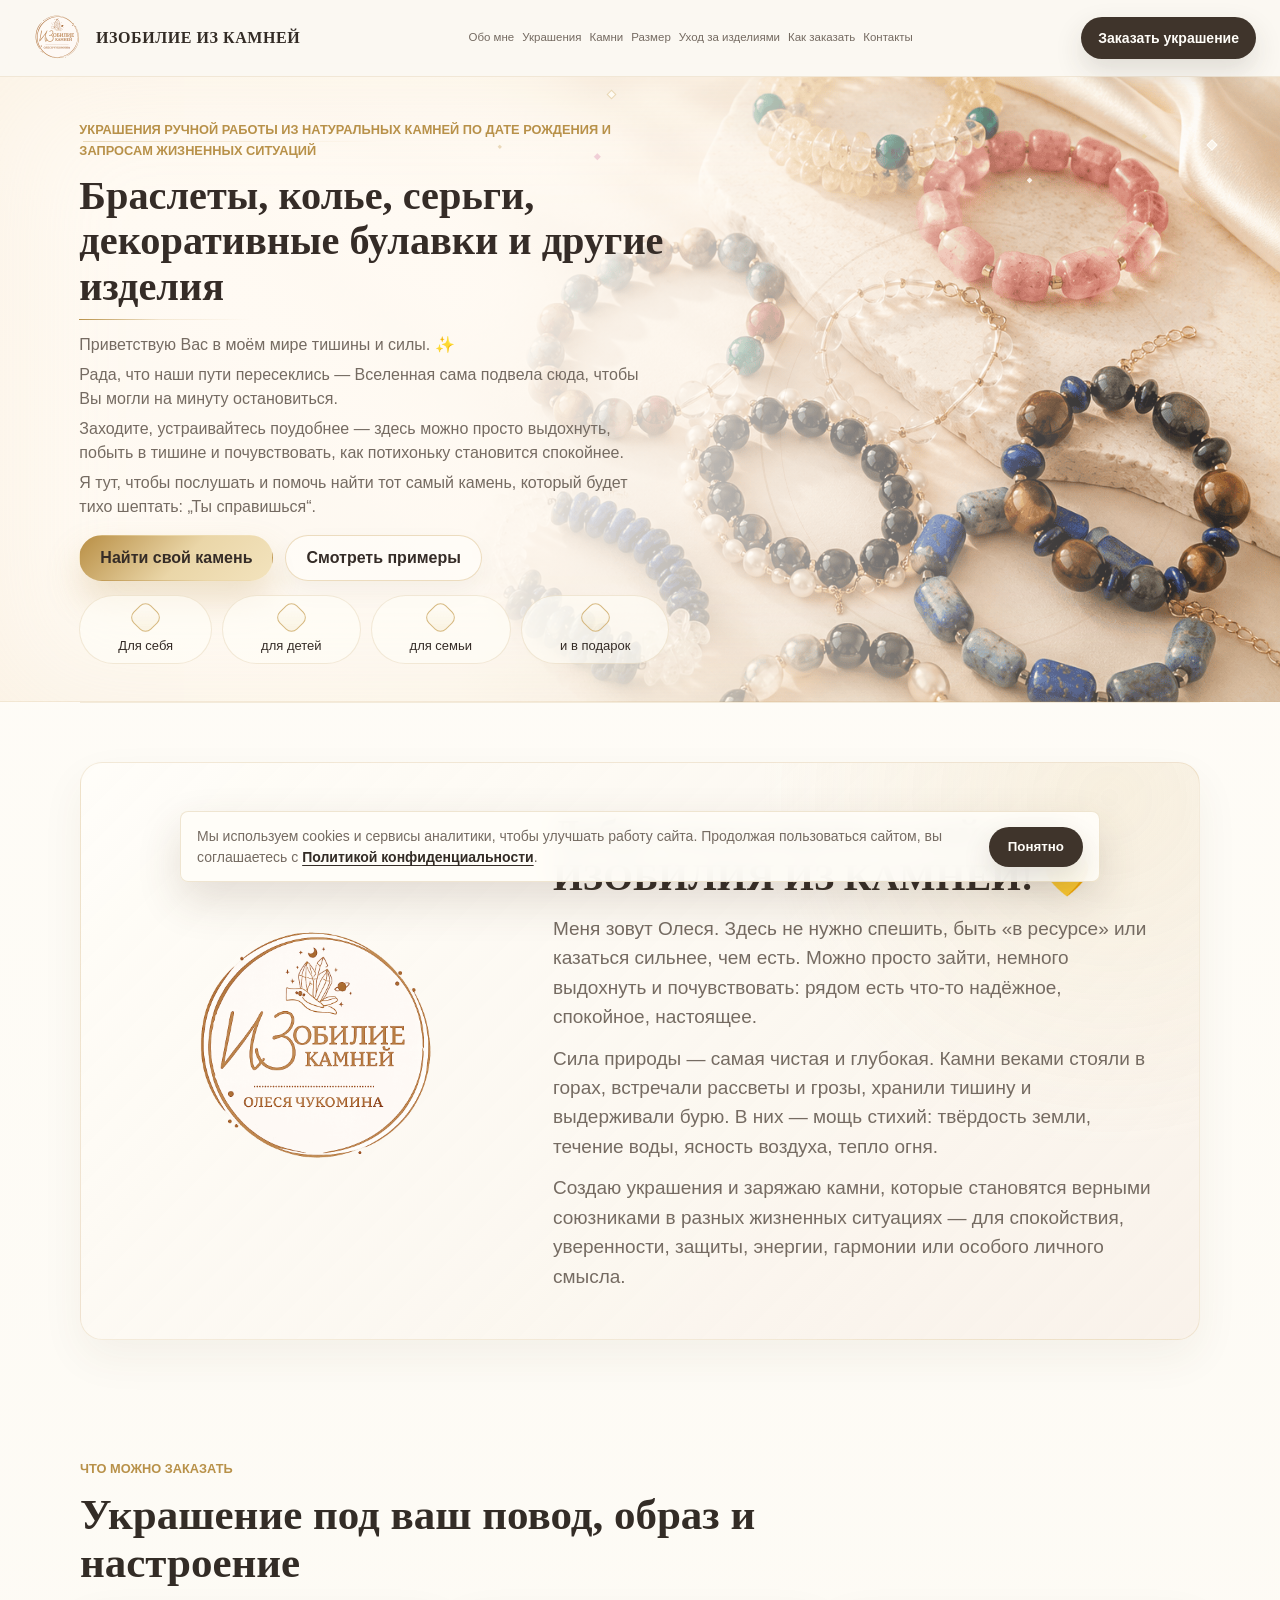
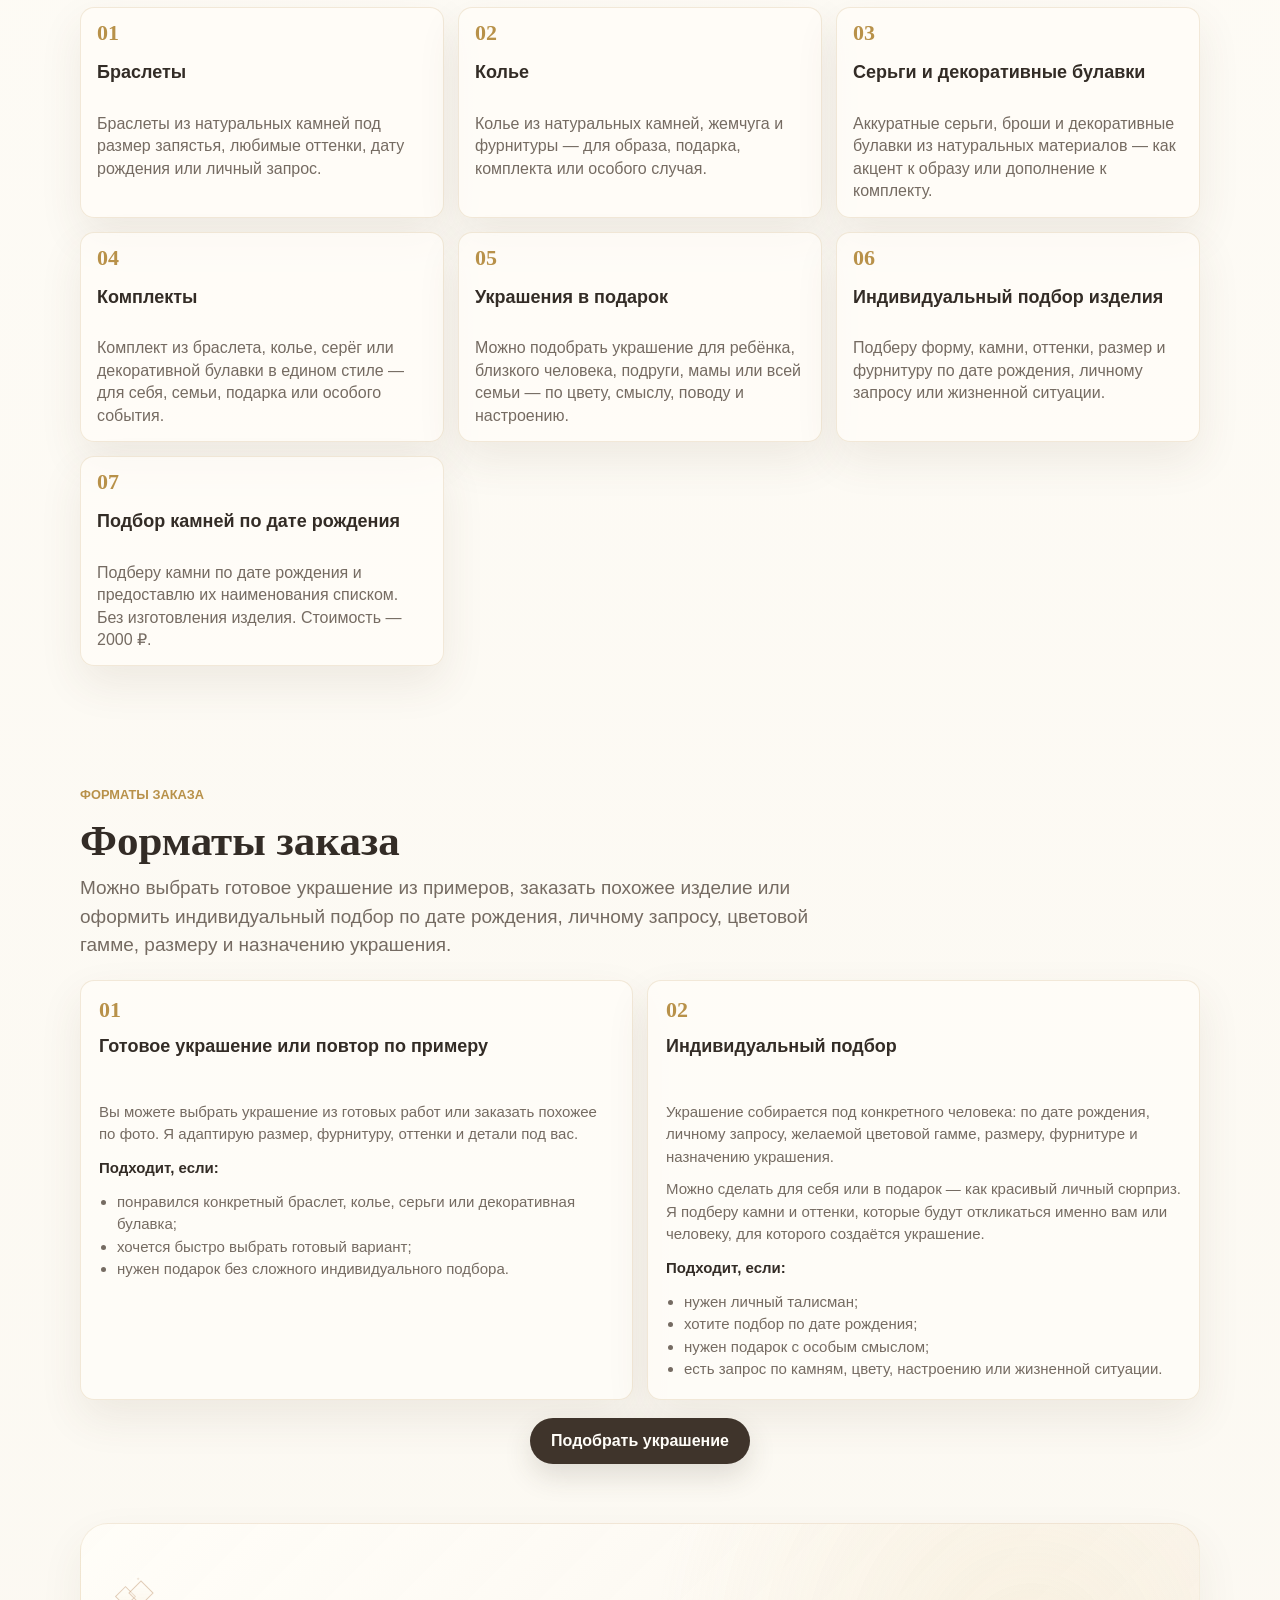
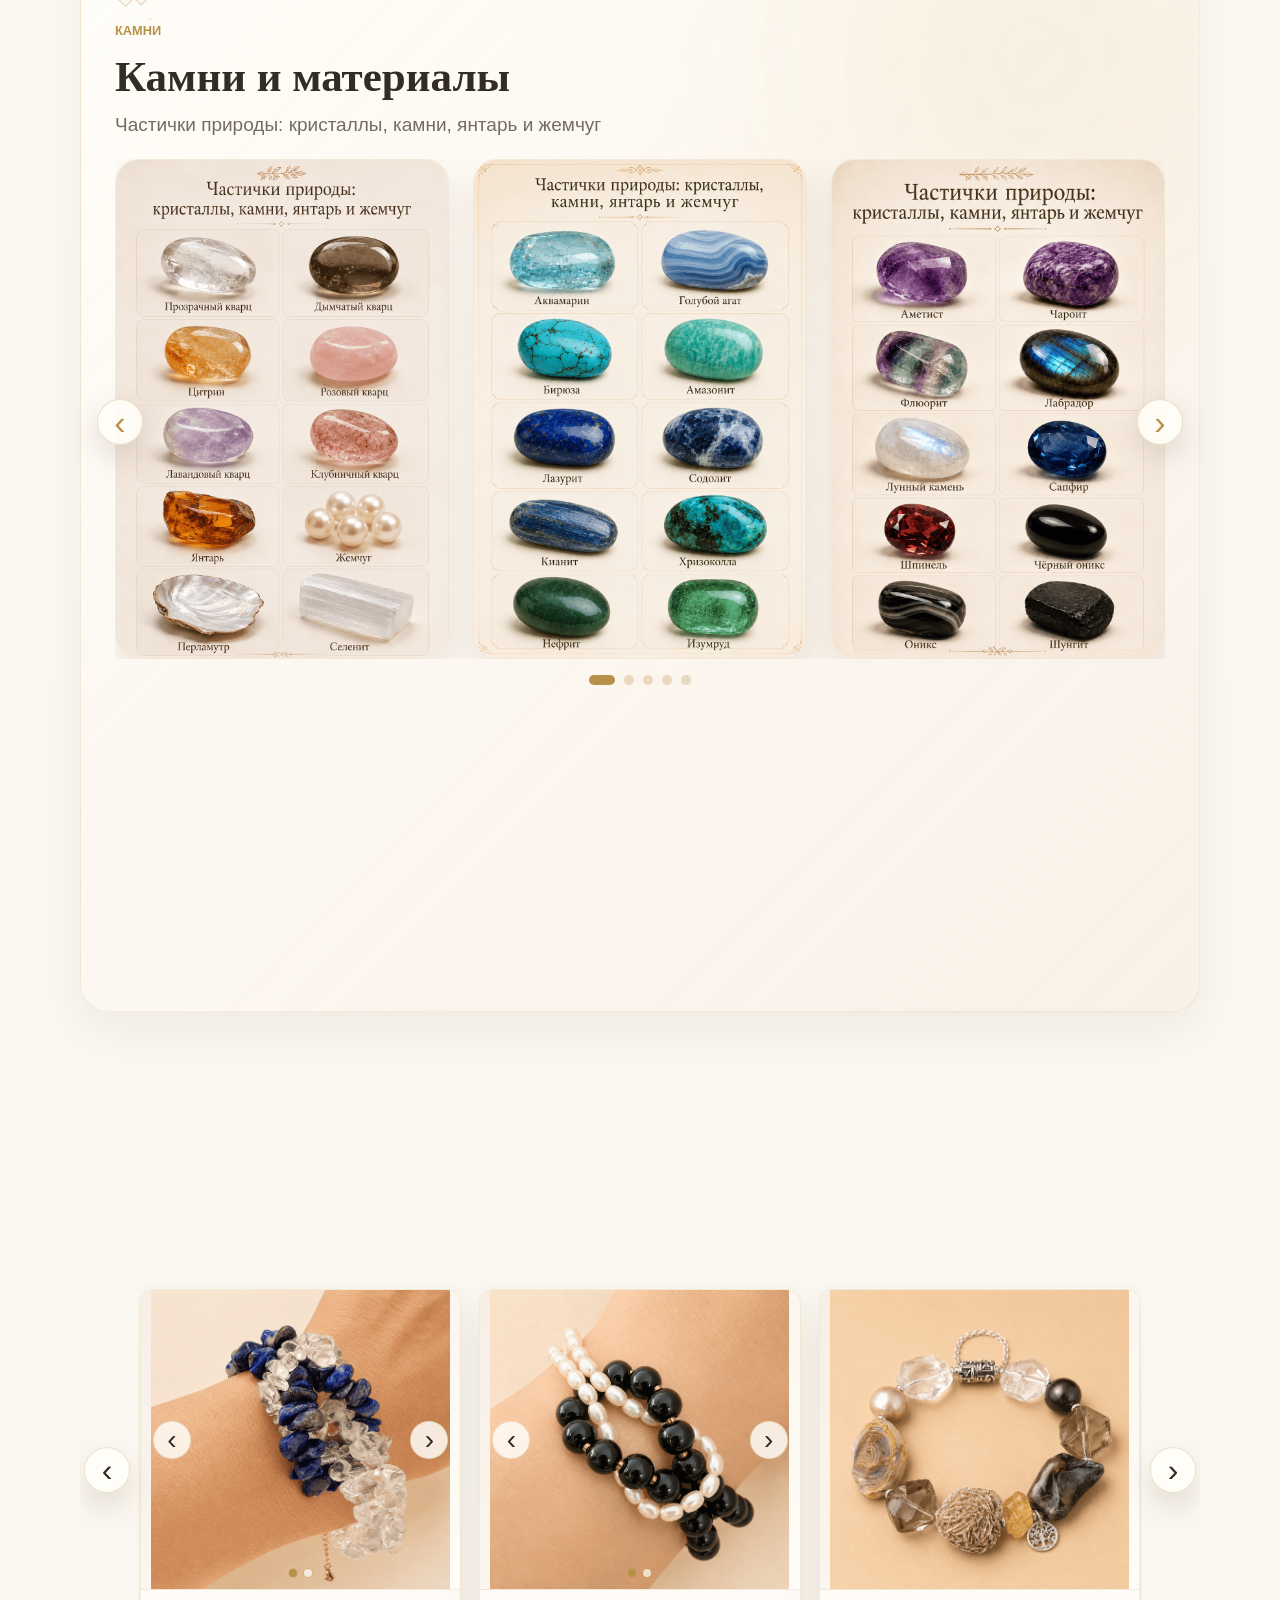
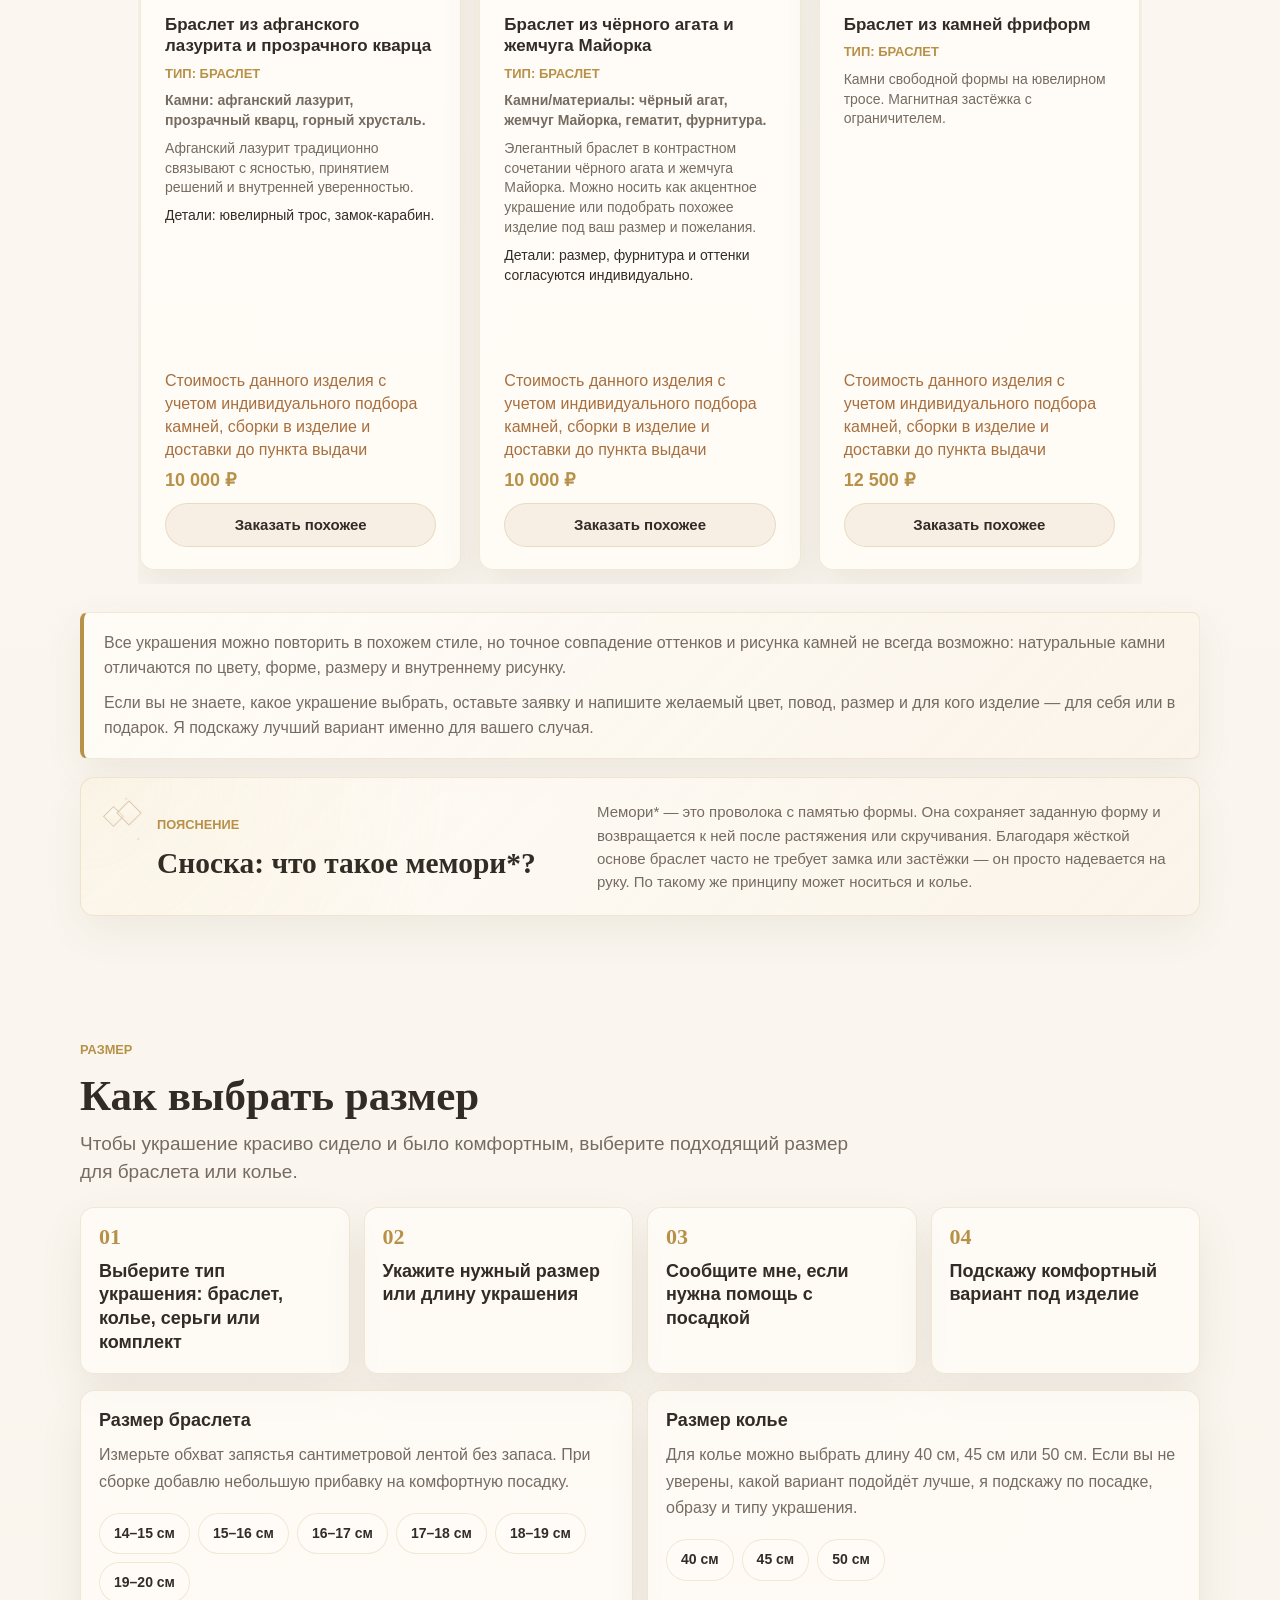
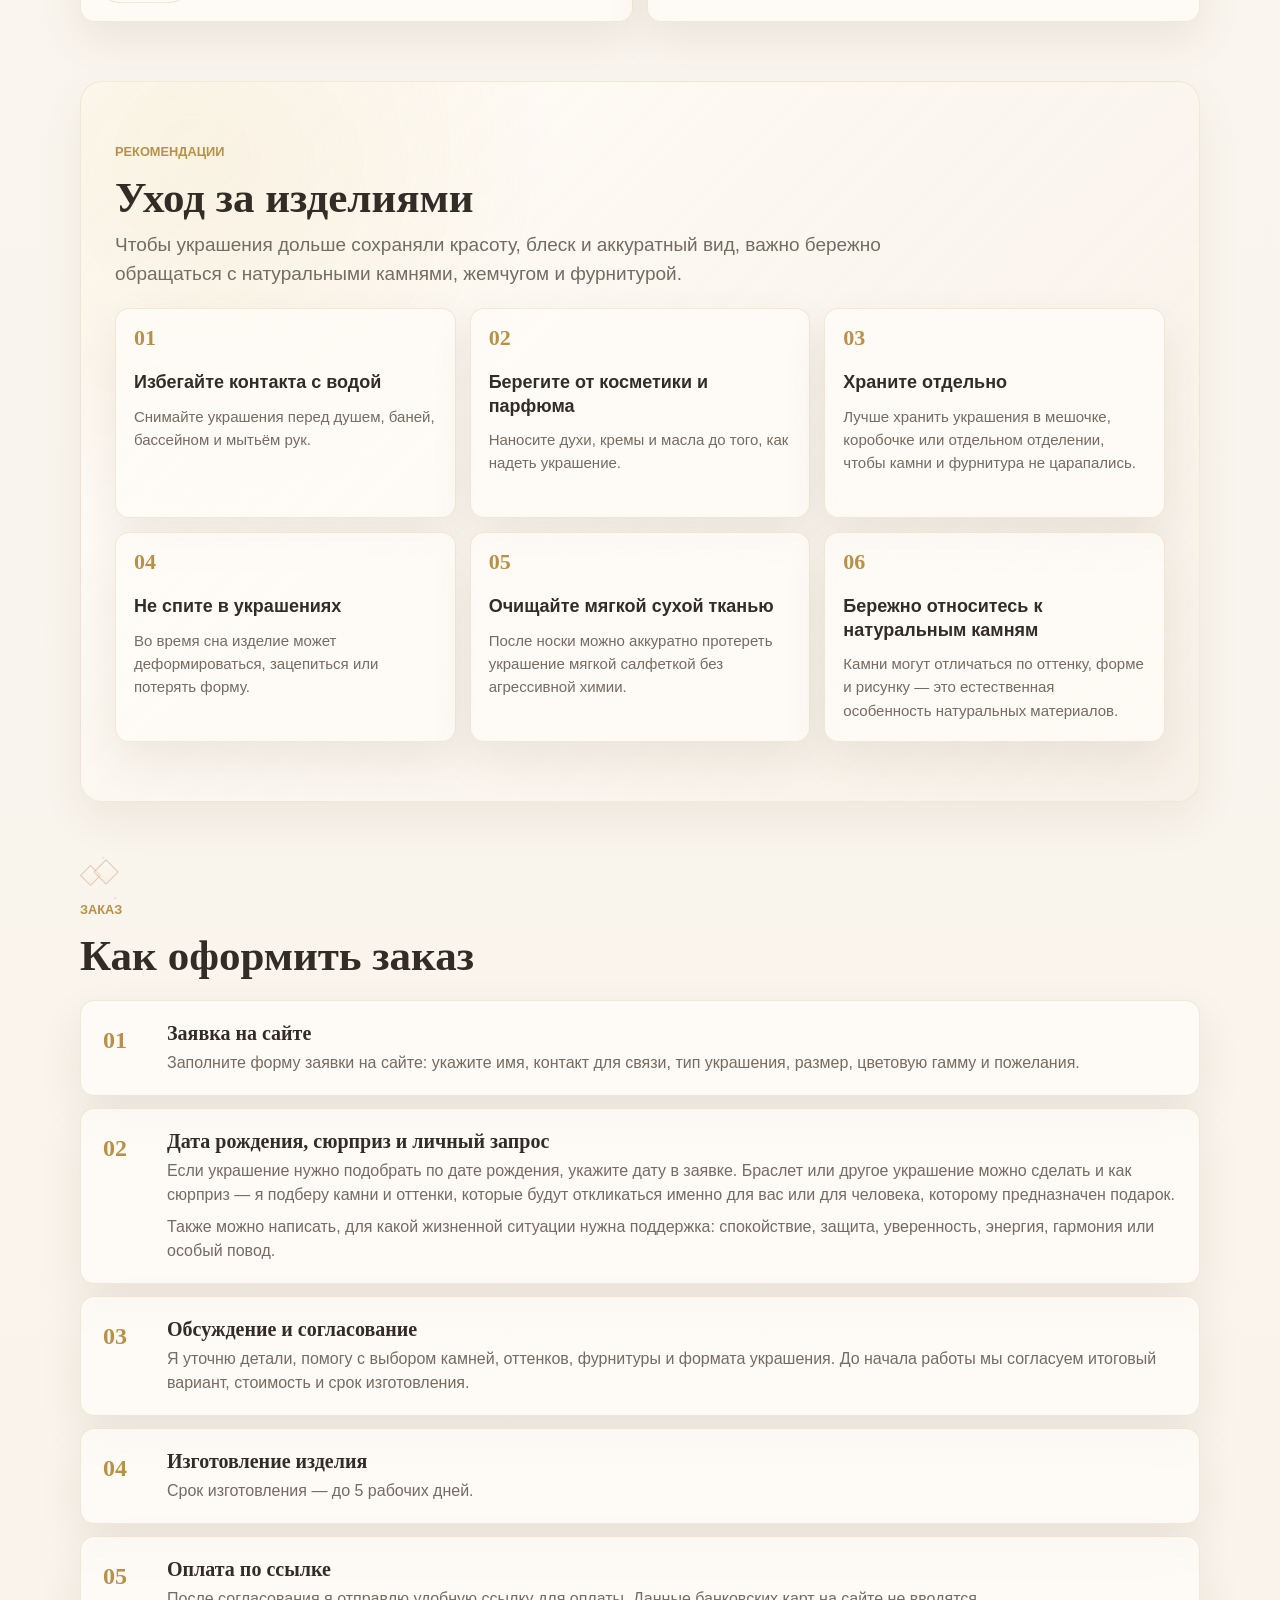
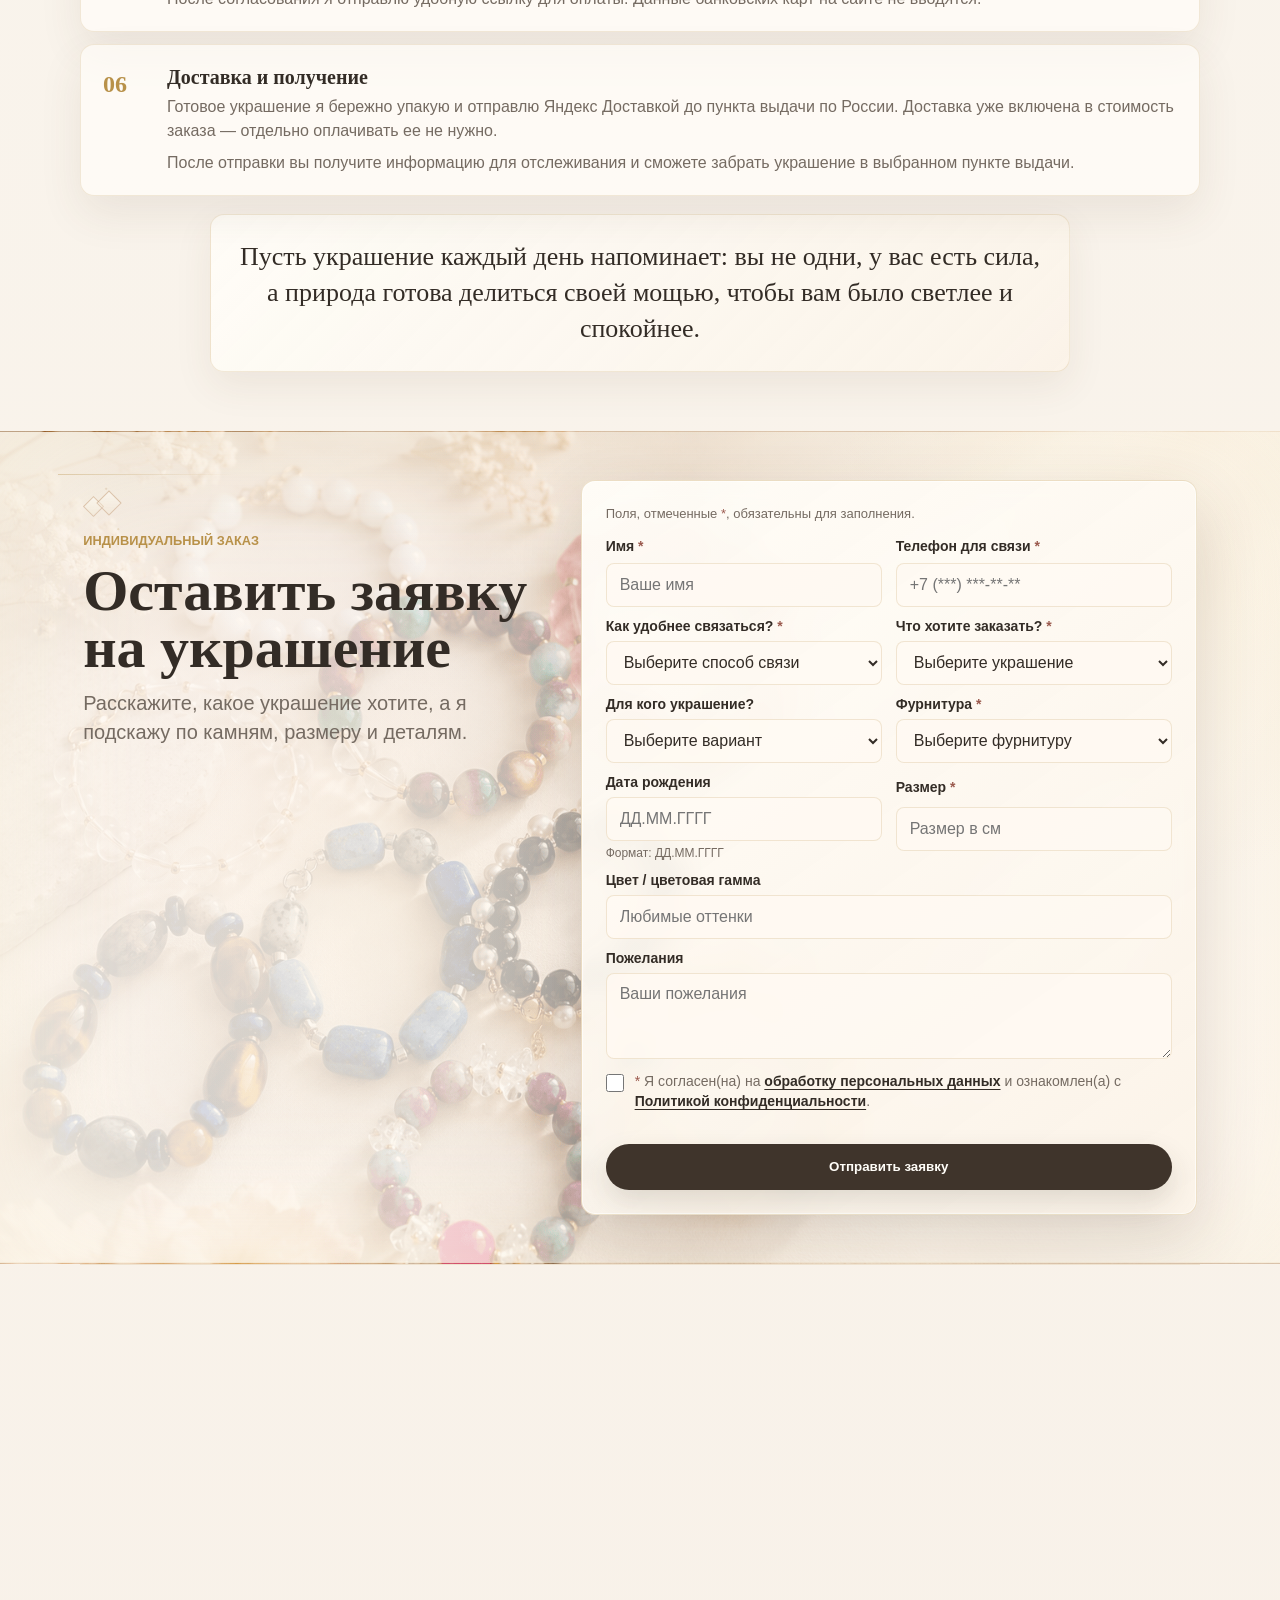
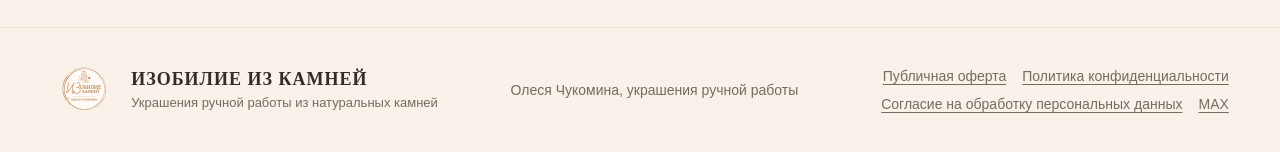
==== commit f592c7d8: "Update Open Graph preview image" ====
--- a/index.html
+++ b/index.html
@@ -27,13 +27,13 @@
   <meta property="og:description" content="Авторские украшения Олеси Чукоминой и индивидуальный подбор камней по дате рождения.">
   <meta property="og:url" content="https://izobiliekamney.ru/">
   <meta property="og:type" content="website">
-  <meta property="og:image" content="https://izobiliekamney.ru/assets/images/og-preview.png">
+  <meta property="og:image" content="https://izobiliekamney.ru/assets/images/og-preview-v2.png">
   <meta property="og:image:width" content="1731">
   <meta property="og:image:height" content="909">
   <meta name="twitter:card" content="summary_large_image">
   <meta name="twitter:title" content="ИЗОБИЛИЕ ИЗ КАМНЕЙ — авторские украшения">
   <meta name="twitter:description" content="Авторские украшения Олеси Чукоминой и индивидуальный подбор камней по дате рождения.">
-  <meta name="twitter:image" content="https://izobiliekamney.ru/assets/images/og-preview.png">
+  <meta name="twitter:image" content="https://izobiliekamney.ru/assets/images/og-preview-v2.png">
   <link rel="icon" type="image/png" href="assets/images/mini-logo.png">
   <link rel="apple-touch-icon" href="assets/images/mini-logo.png">
   <script type="application/ld+json">
@@ -43,7 +43,7 @@
       "name": "ИЗОБИЛИЕ ИЗ КАМНЕЙ",
       "url": "https://izobiliekamney.ru/",
       "logo": "https://izobiliekamney.ru/assets/images/mini-logo.png",
-      "image": "https://izobiliekamney.ru/assets/images/og-preview.png"
+      "image": "https://izobiliekamney.ru/assets/images/og-preview-v2.png"
     }
   </script>
   <link rel="preconnect" href="https://t.me">
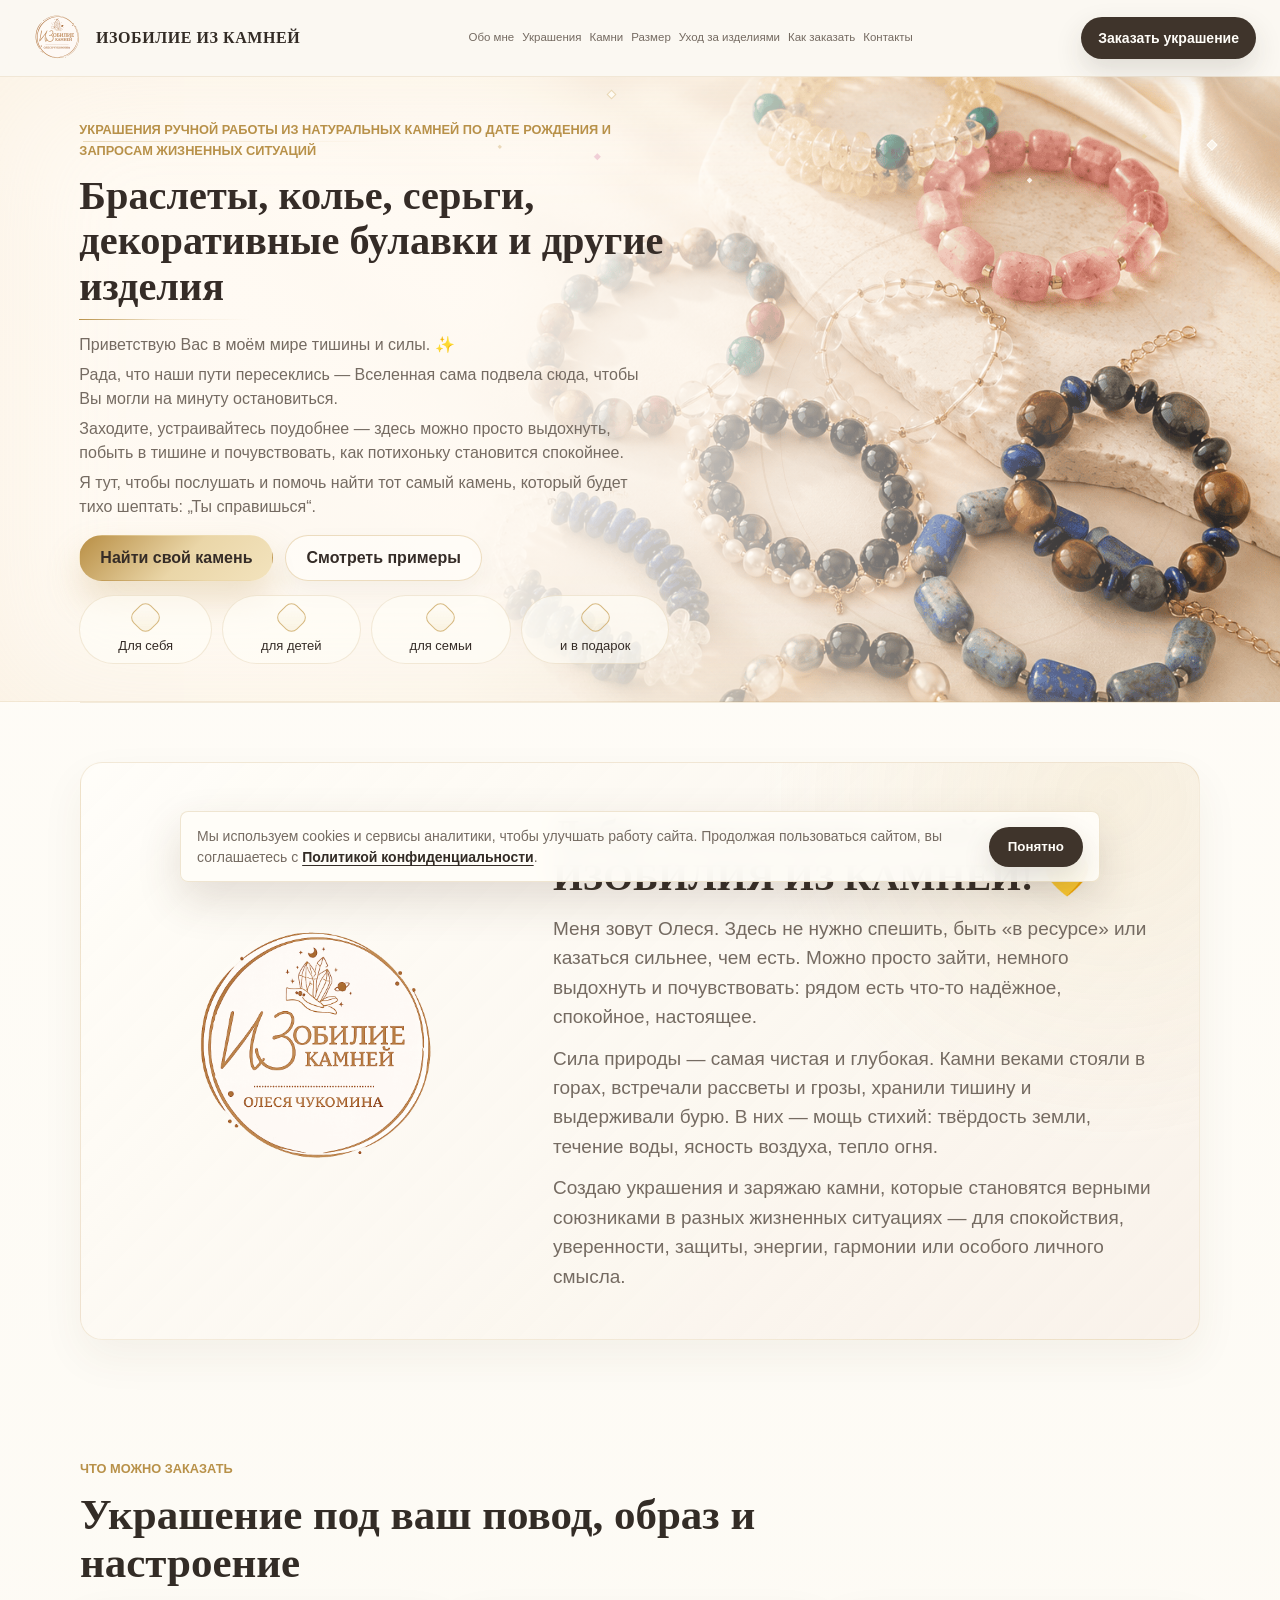
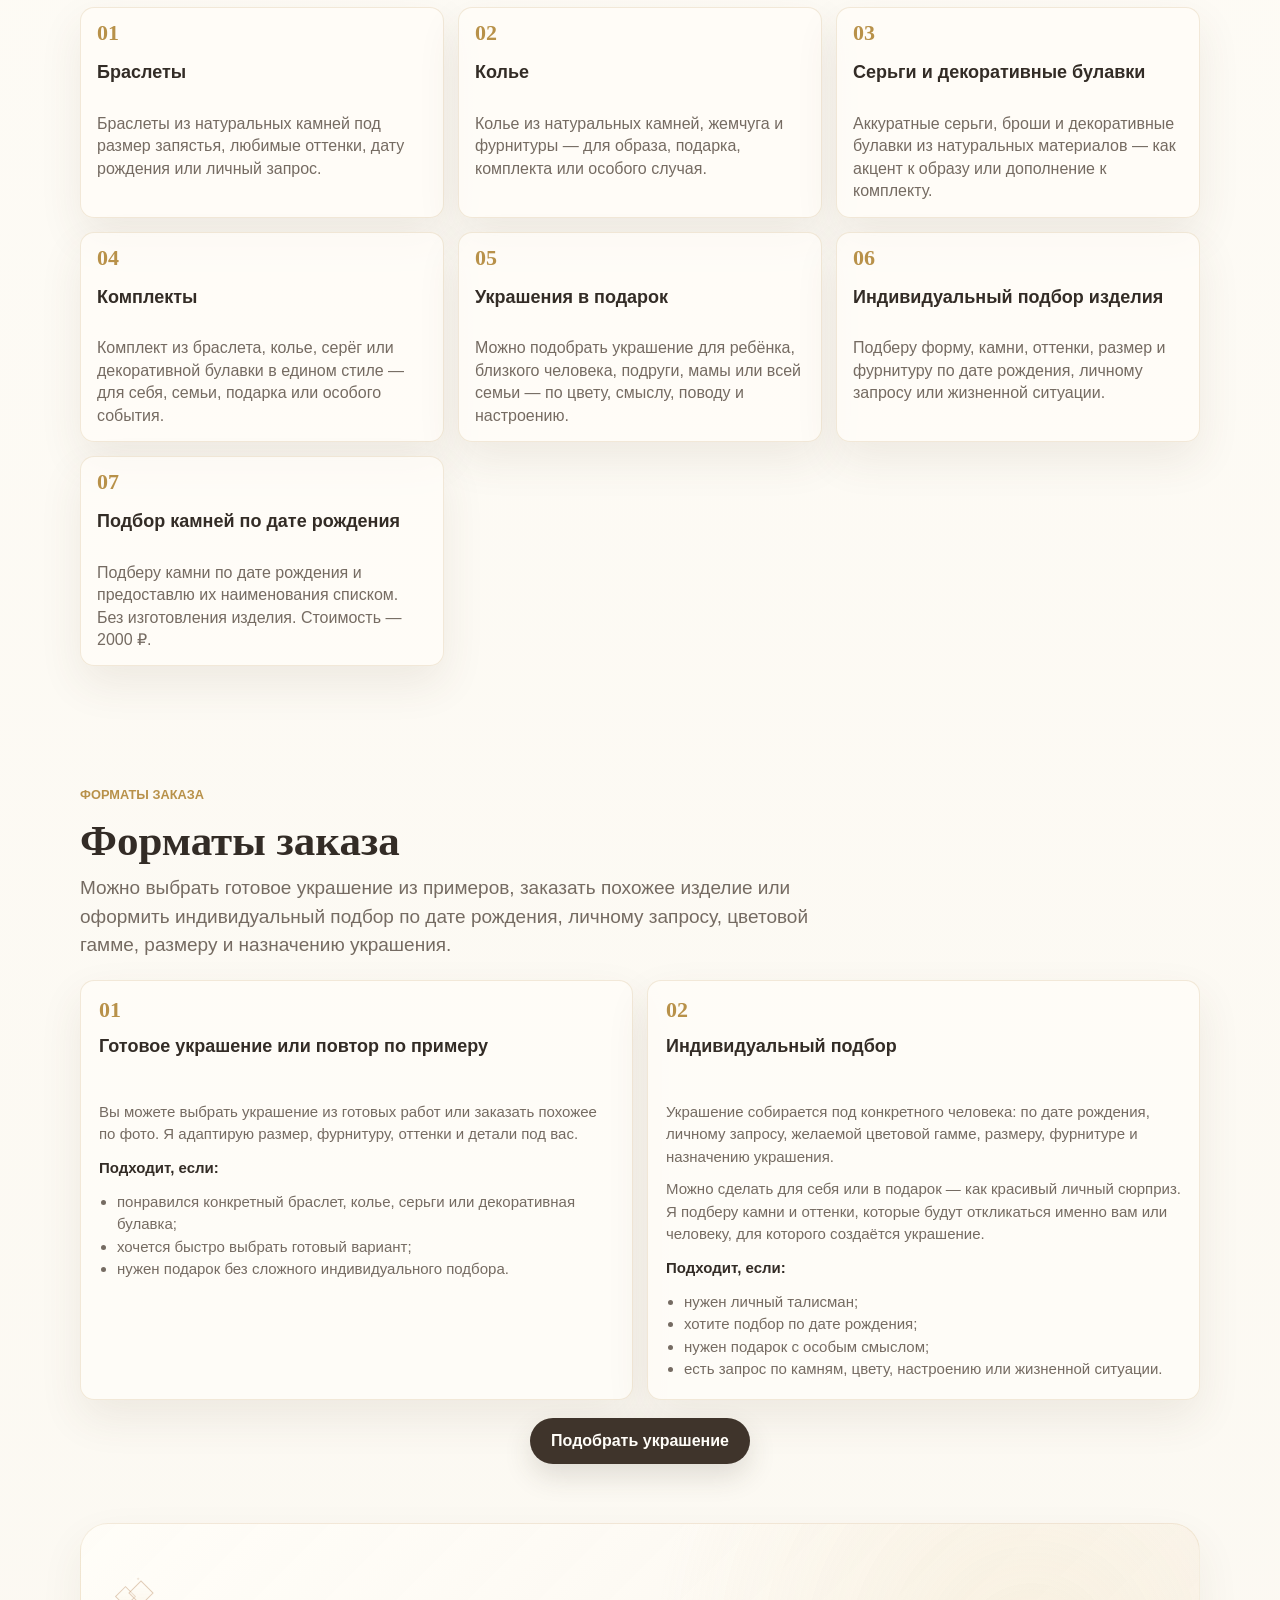
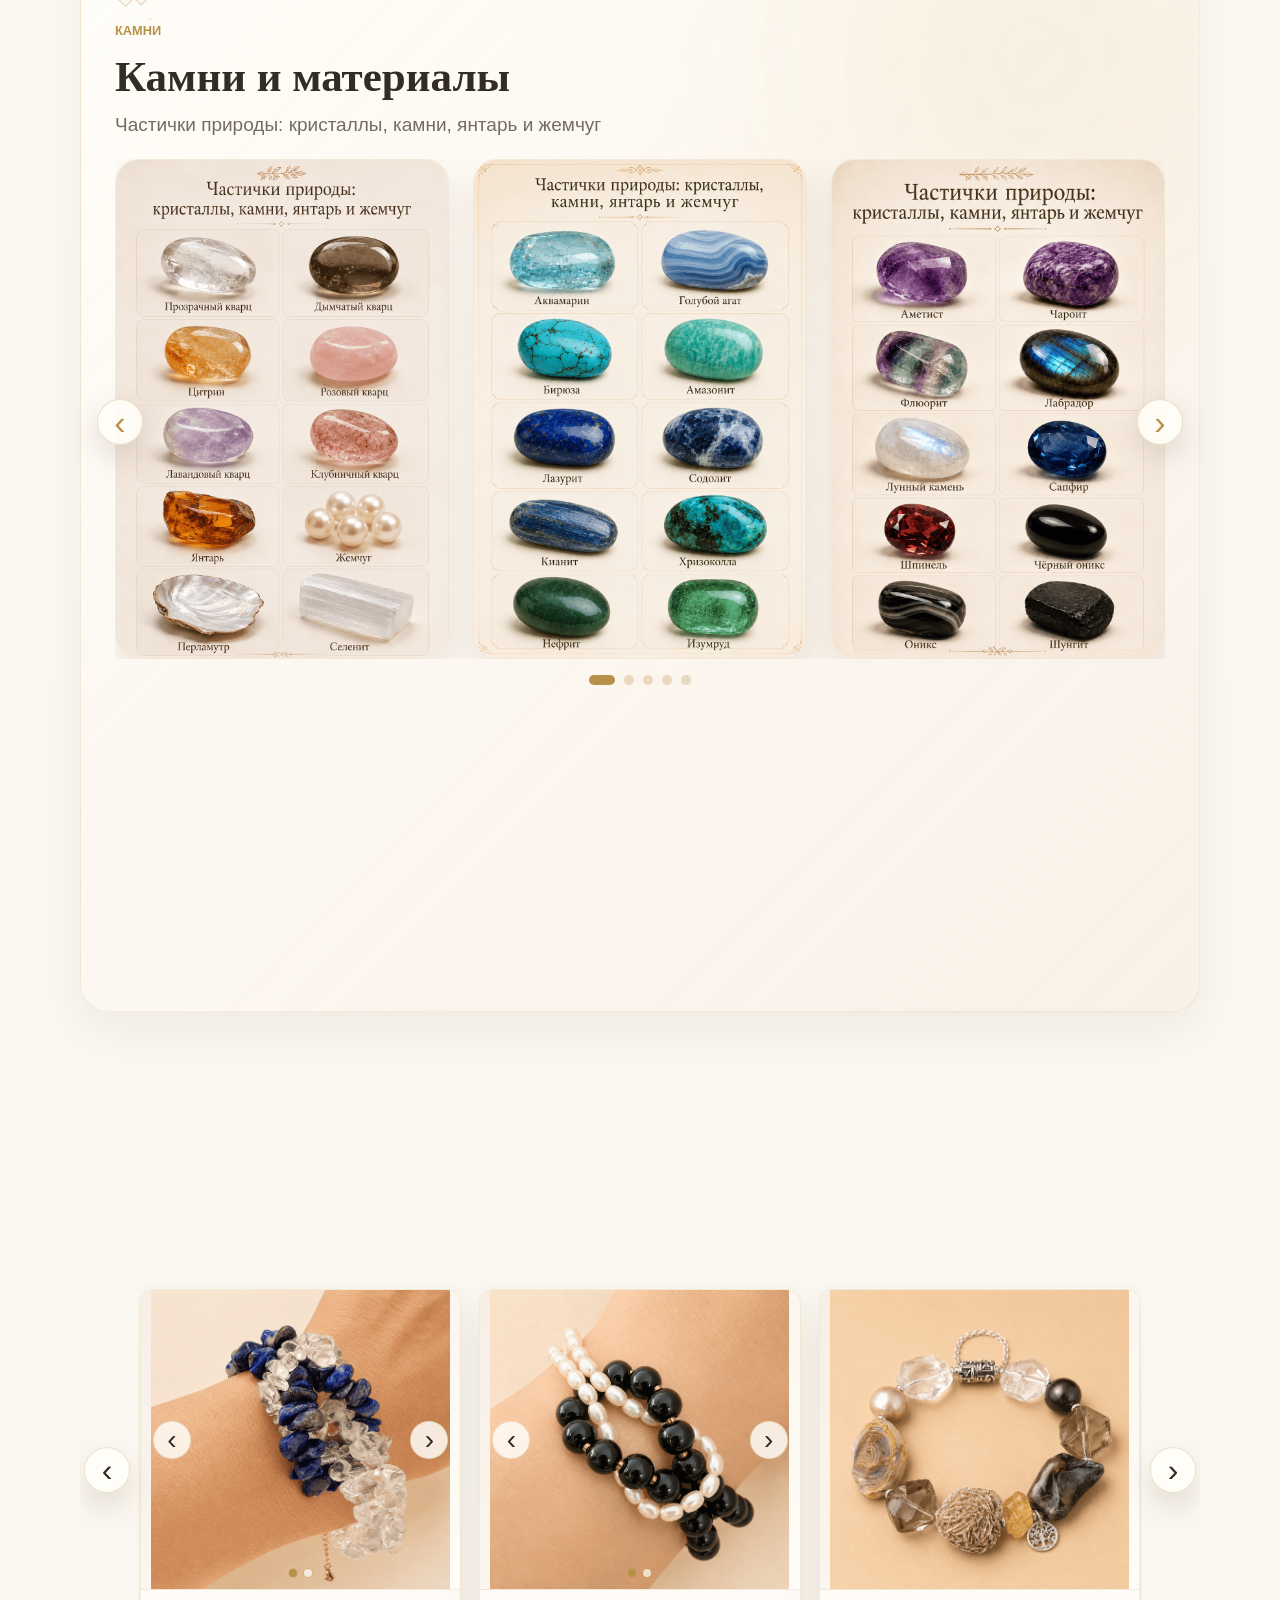
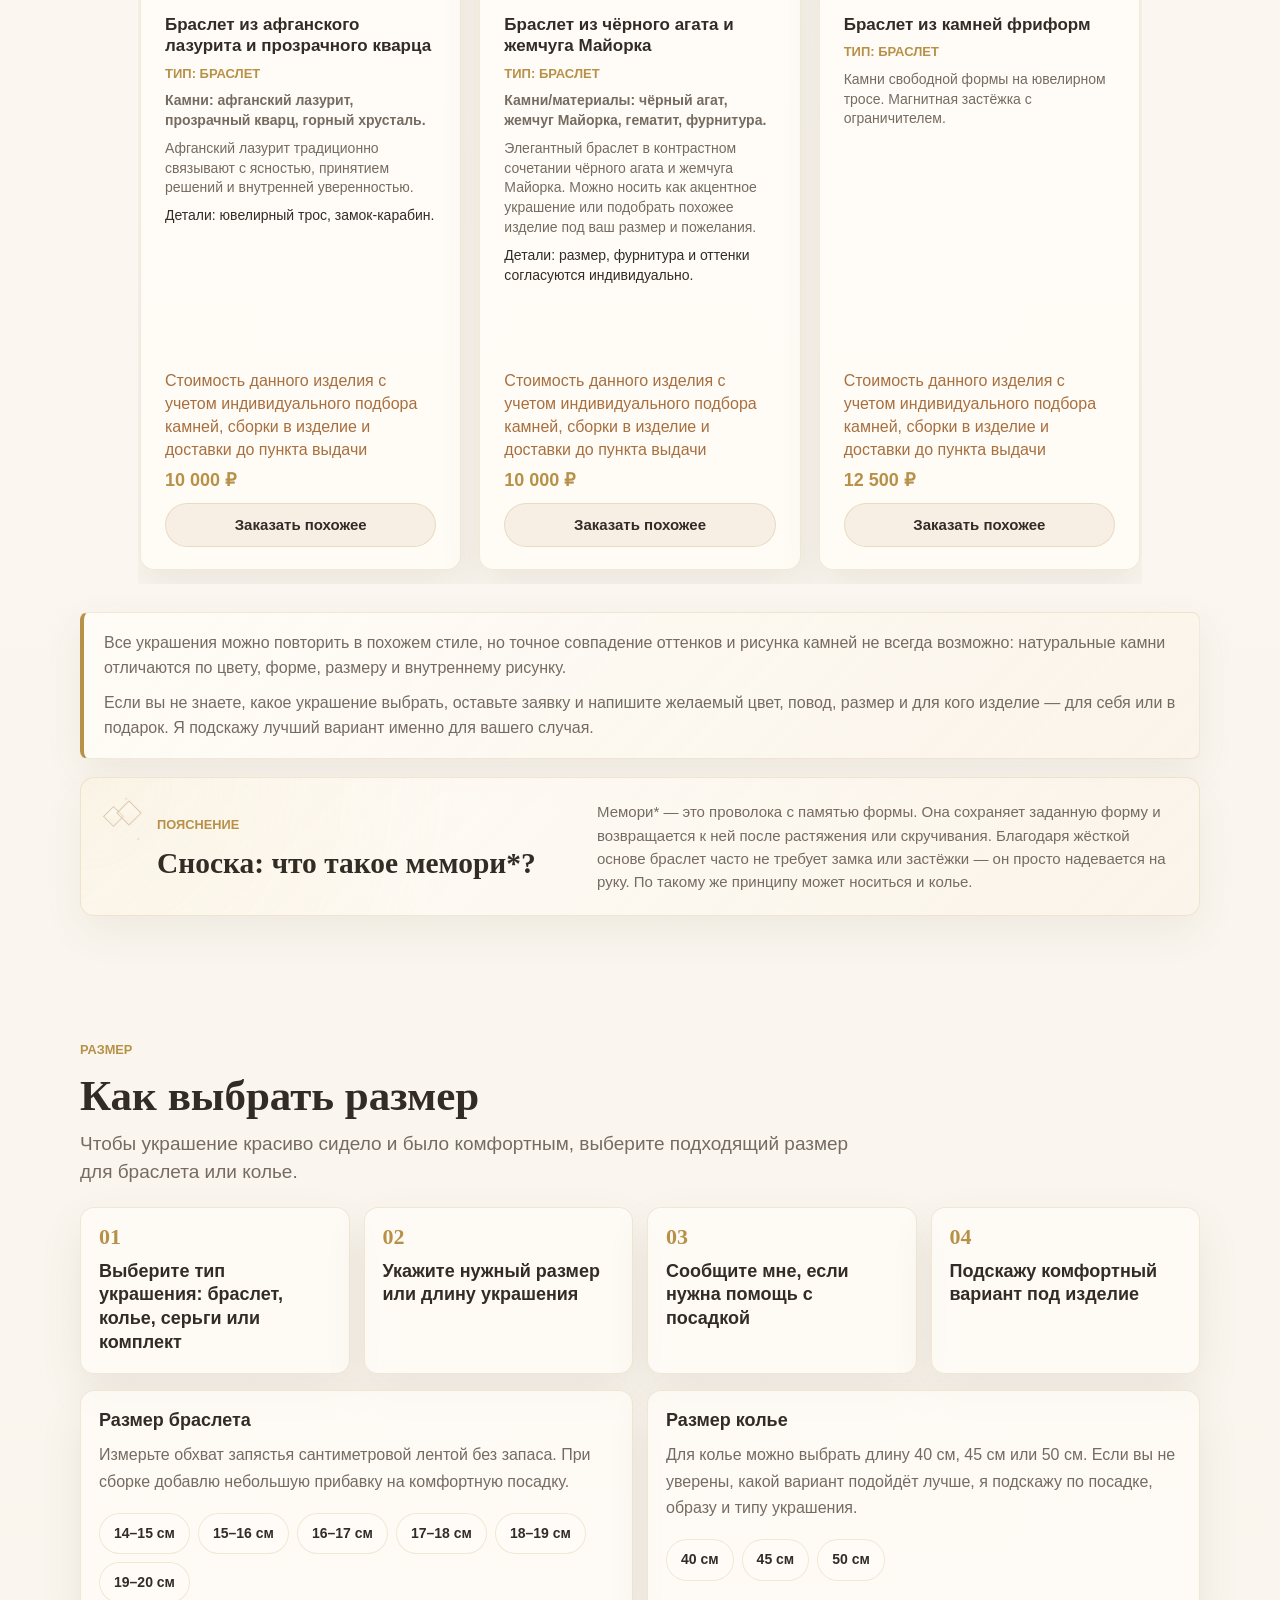
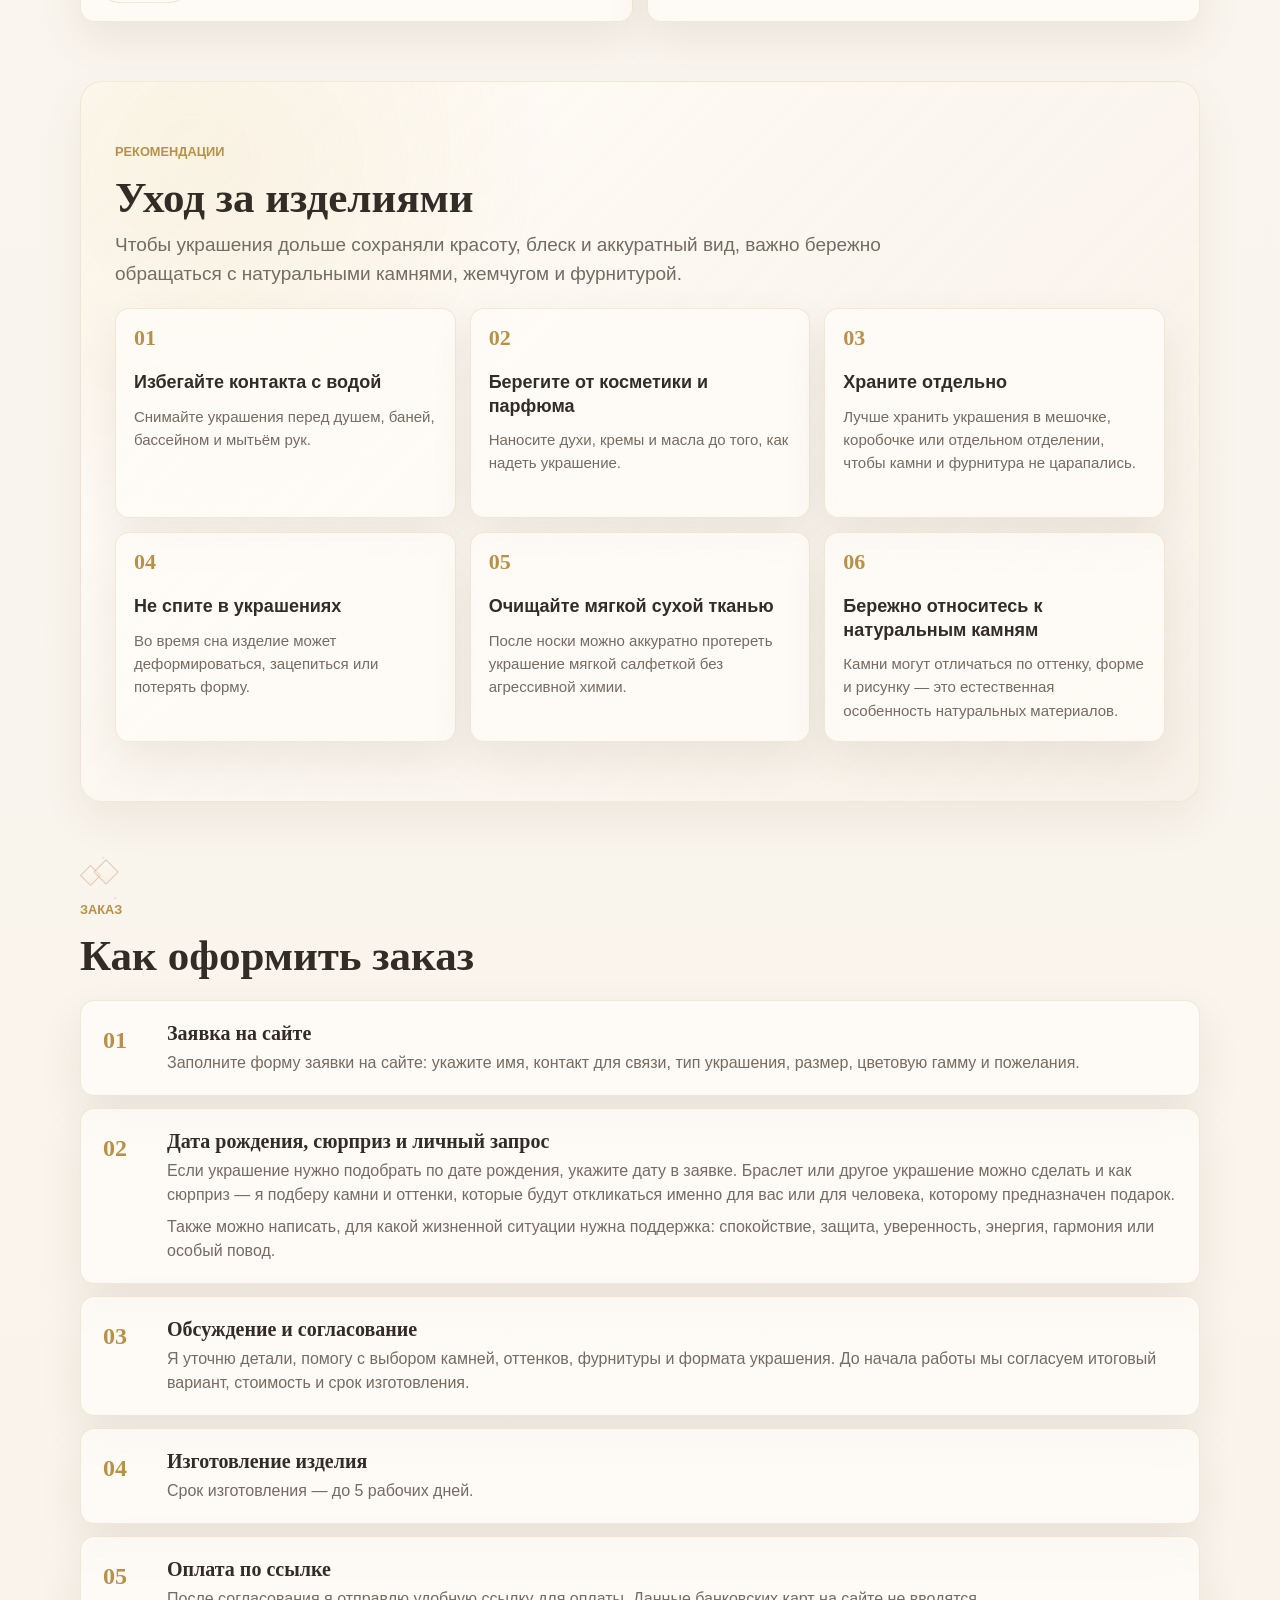
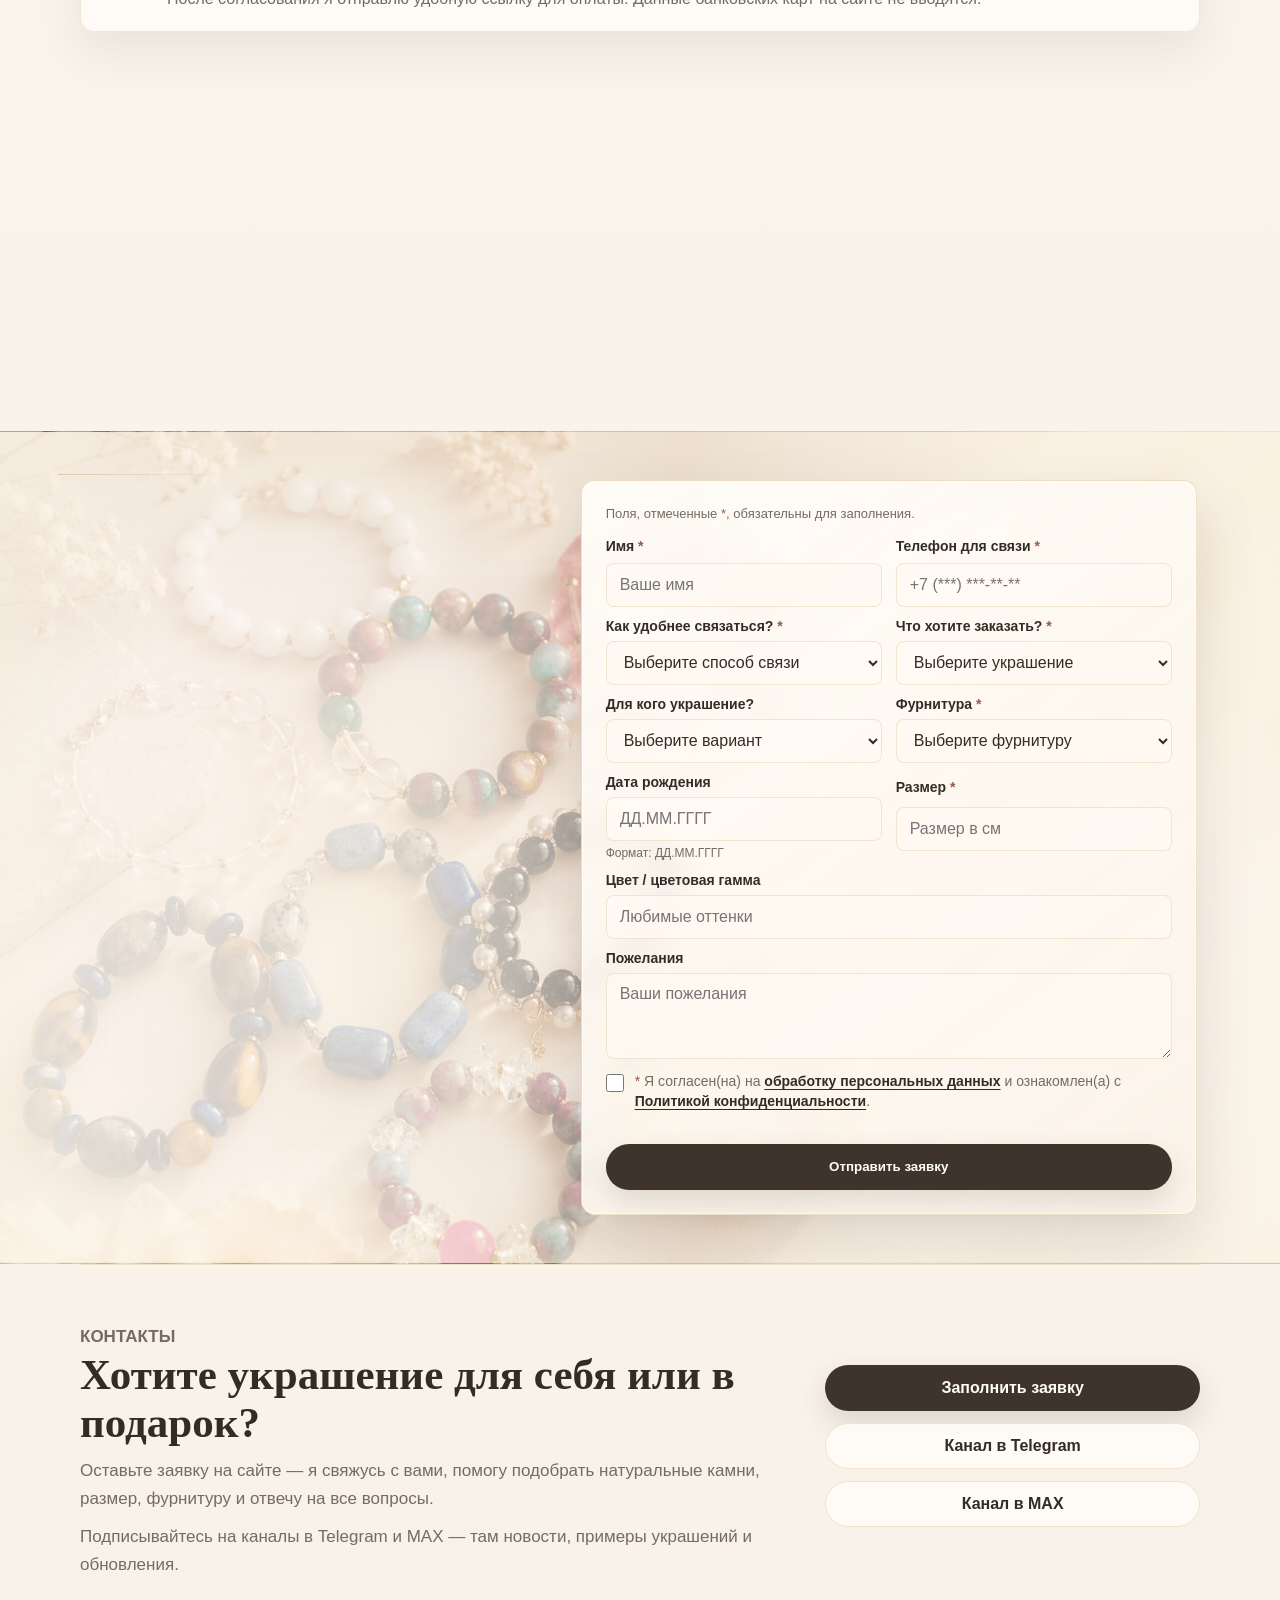
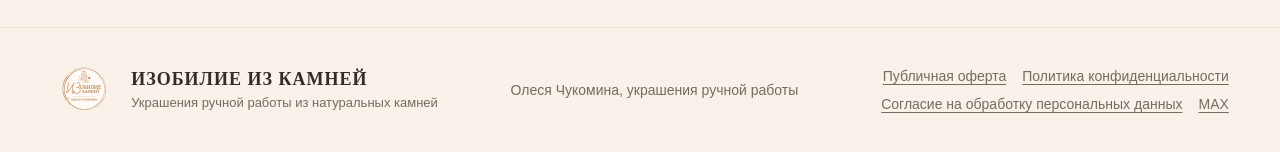
==== commit 7160cd16: "Update social preview image for 2026" ====
--- a/index.html
+++ b/index.html
@@ -22,18 +22,22 @@
   <title>ИЗОБИЛИЕ ИЗ КАМНЕЙ — украшения из натуральных камней ручной работы</title>
   <meta name="description" content="Браслеты, колье, серьги и декоративные булавки из натуральных камней. Украшения ручной работы по дате рождения, личному запросу, настроению и жизненной ситуации. Олеся Чукомина.">
   <meta name="keywords" content="украшения из натуральных камней, браслеты из натуральных камней, браслет по дате рождения, украшения ручной работы, колье из натуральных камней, серьги ручной работы, декоративные булавки, Олеся Чукомина, ИЗОБИЛИЕ ИЗ КАМНЕЙ">
-  <link rel="canonical" href="https://izobilie-kamney.ru/">
+  <link rel="canonical" href="https://izobiliekamney.ru/">
   <meta property="og:title" content="ИЗОБИЛИЕ ИЗ КАМНЕЙ — авторские украшения">
   <meta property="og:description" content="Авторские украшения Олеси Чукоминой и индивидуальный подбор камней по дате рождения.">
   <meta property="og:url" content="https://izobiliekamney.ru/">
   <meta property="og:type" content="website">
-  <meta property="og:image" content="https://izobiliekamney.ru/assets/images/og-preview-v2.png">
-  <meta property="og:image:width" content="1731">
-  <meta property="og:image:height" content="909">
+  <meta property="og:image" content="https://izobiliekamney.ru/assets/images/og-preview-2026.png?v=2">
+  <meta property="og:image:secure_url" content="https://izobiliekamney.ru/assets/images/og-preview-2026.png?v=2">
+  <meta property="og:image:type" content="image/png">
+  <meta property="og:image:width" content="1672">
+  <meta property="og:image:height" content="941">
+  <meta property="og:image:alt" content="ИЗОБИЛИЕ ИЗ КАМНЕЙ — авторские украшения Олеси Чукоминой">
   <meta name="twitter:card" content="summary_large_image">
   <meta name="twitter:title" content="ИЗОБИЛИЕ ИЗ КАМНЕЙ — авторские украшения">
   <meta name="twitter:description" content="Авторские украшения Олеси Чукоминой и индивидуальный подбор камней по дате рождения.">
-  <meta name="twitter:image" content="https://izobiliekamney.ru/assets/images/og-preview-v2.png">
+  <meta name="twitter:image" content="https://izobiliekamney.ru/assets/images/og-preview-2026.png?v=2">
+  <meta name="twitter:image:alt" content="ИЗОБИЛИЕ ИЗ КАМНЕЙ — авторские украшения Олеси Чукоминой">
   <link rel="icon" type="image/png" href="assets/images/mini-logo.png">
   <link rel="apple-touch-icon" href="assets/images/mini-logo.png">
   <script type="application/ld+json">
@@ -43,7 +47,7 @@
       "name": "ИЗОБИЛИЕ ИЗ КАМНЕЙ",
       "url": "https://izobiliekamney.ru/",
       "logo": "https://izobiliekamney.ru/assets/images/mini-logo.png",
-      "image": "https://izobiliekamney.ru/assets/images/og-preview-v2.png"
+      "image": "https://izobiliekamney.ru/assets/images/og-preview-2026.png?v=2"
     }
   </script>
   <link rel="preconnect" href="https://t.me">
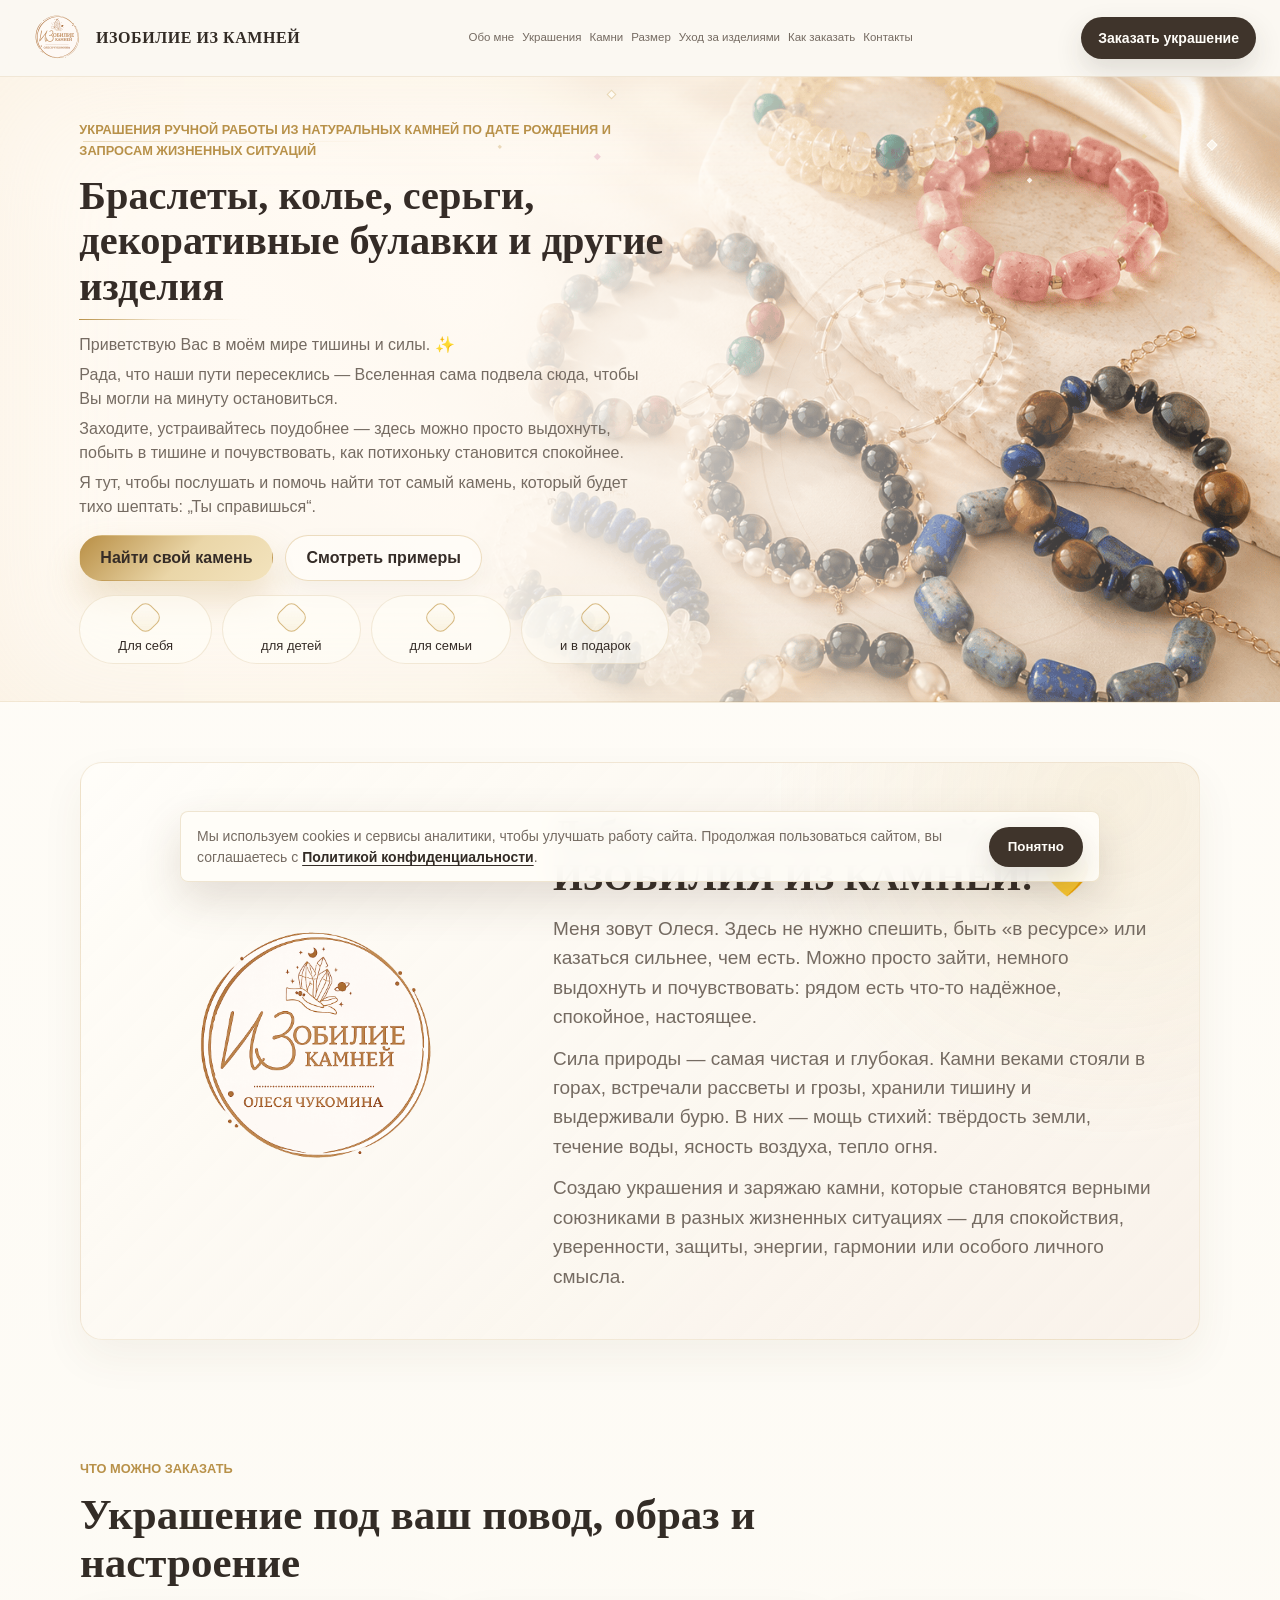
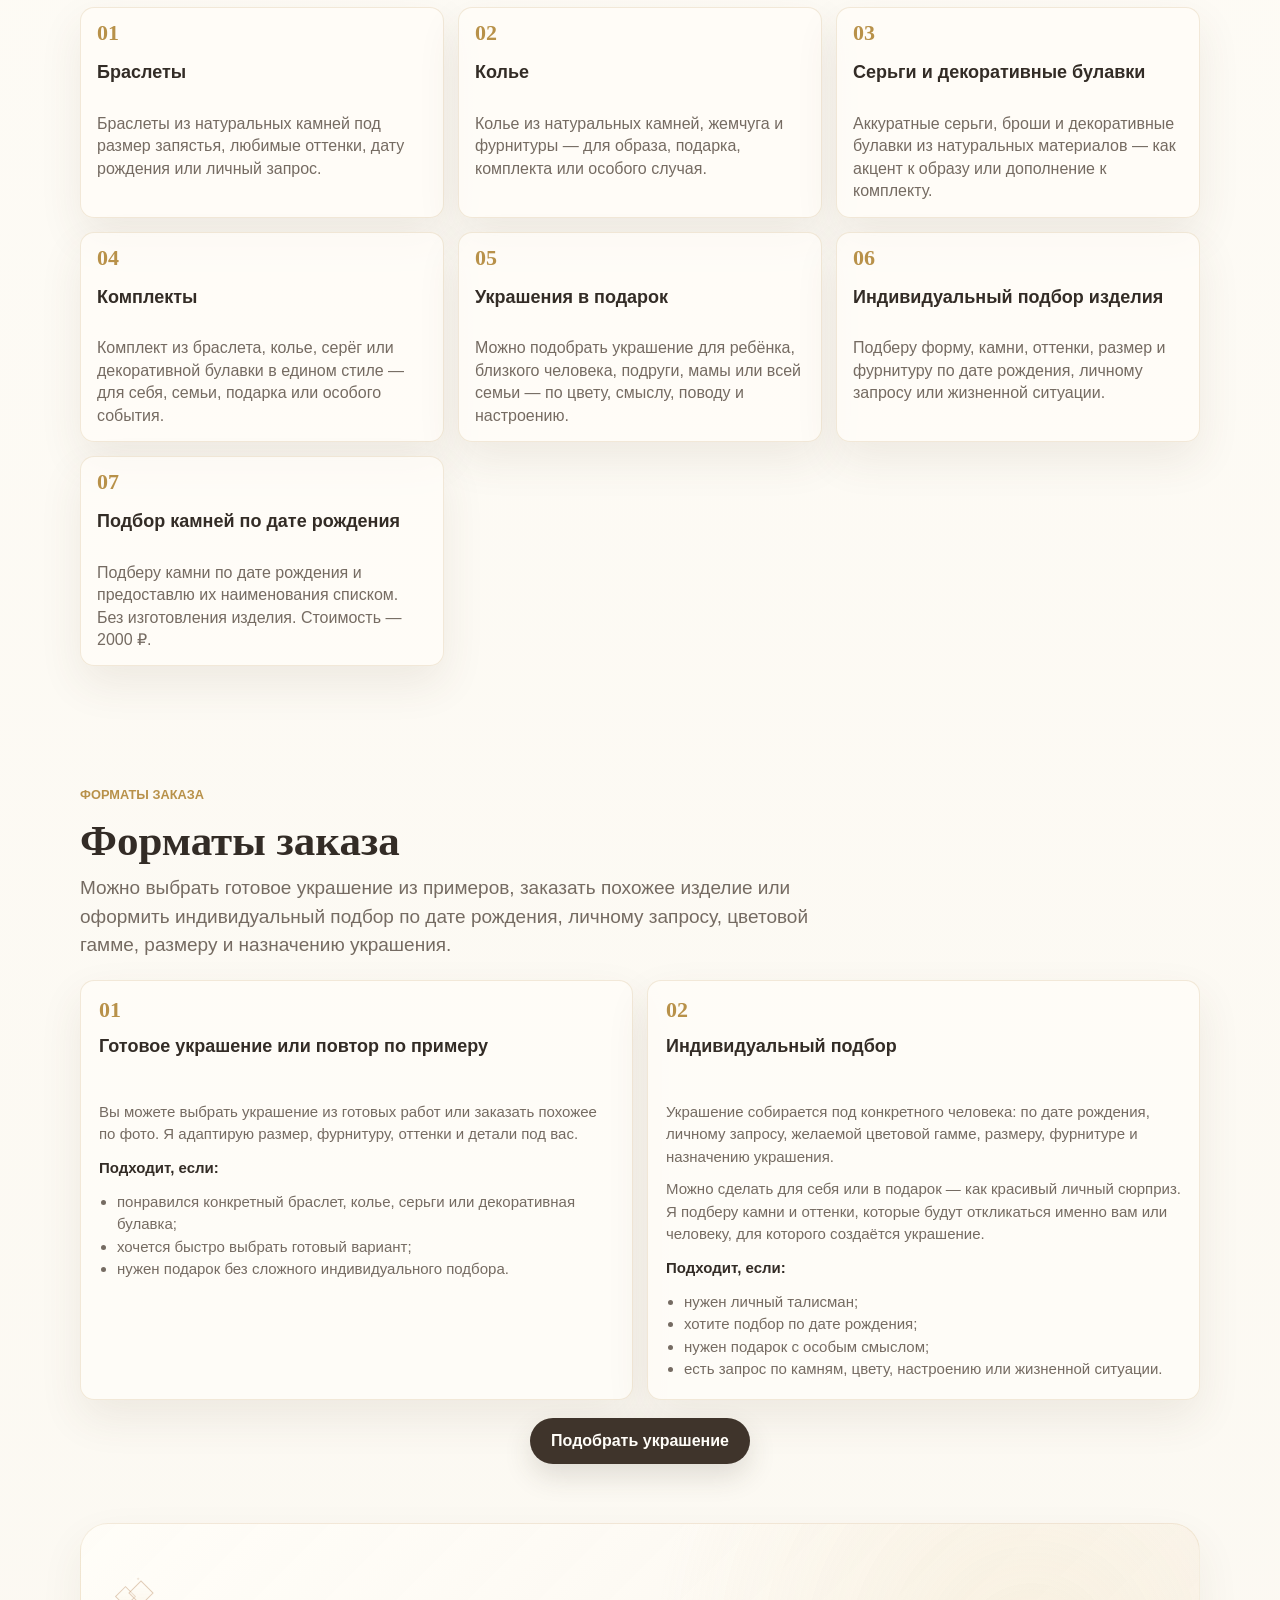
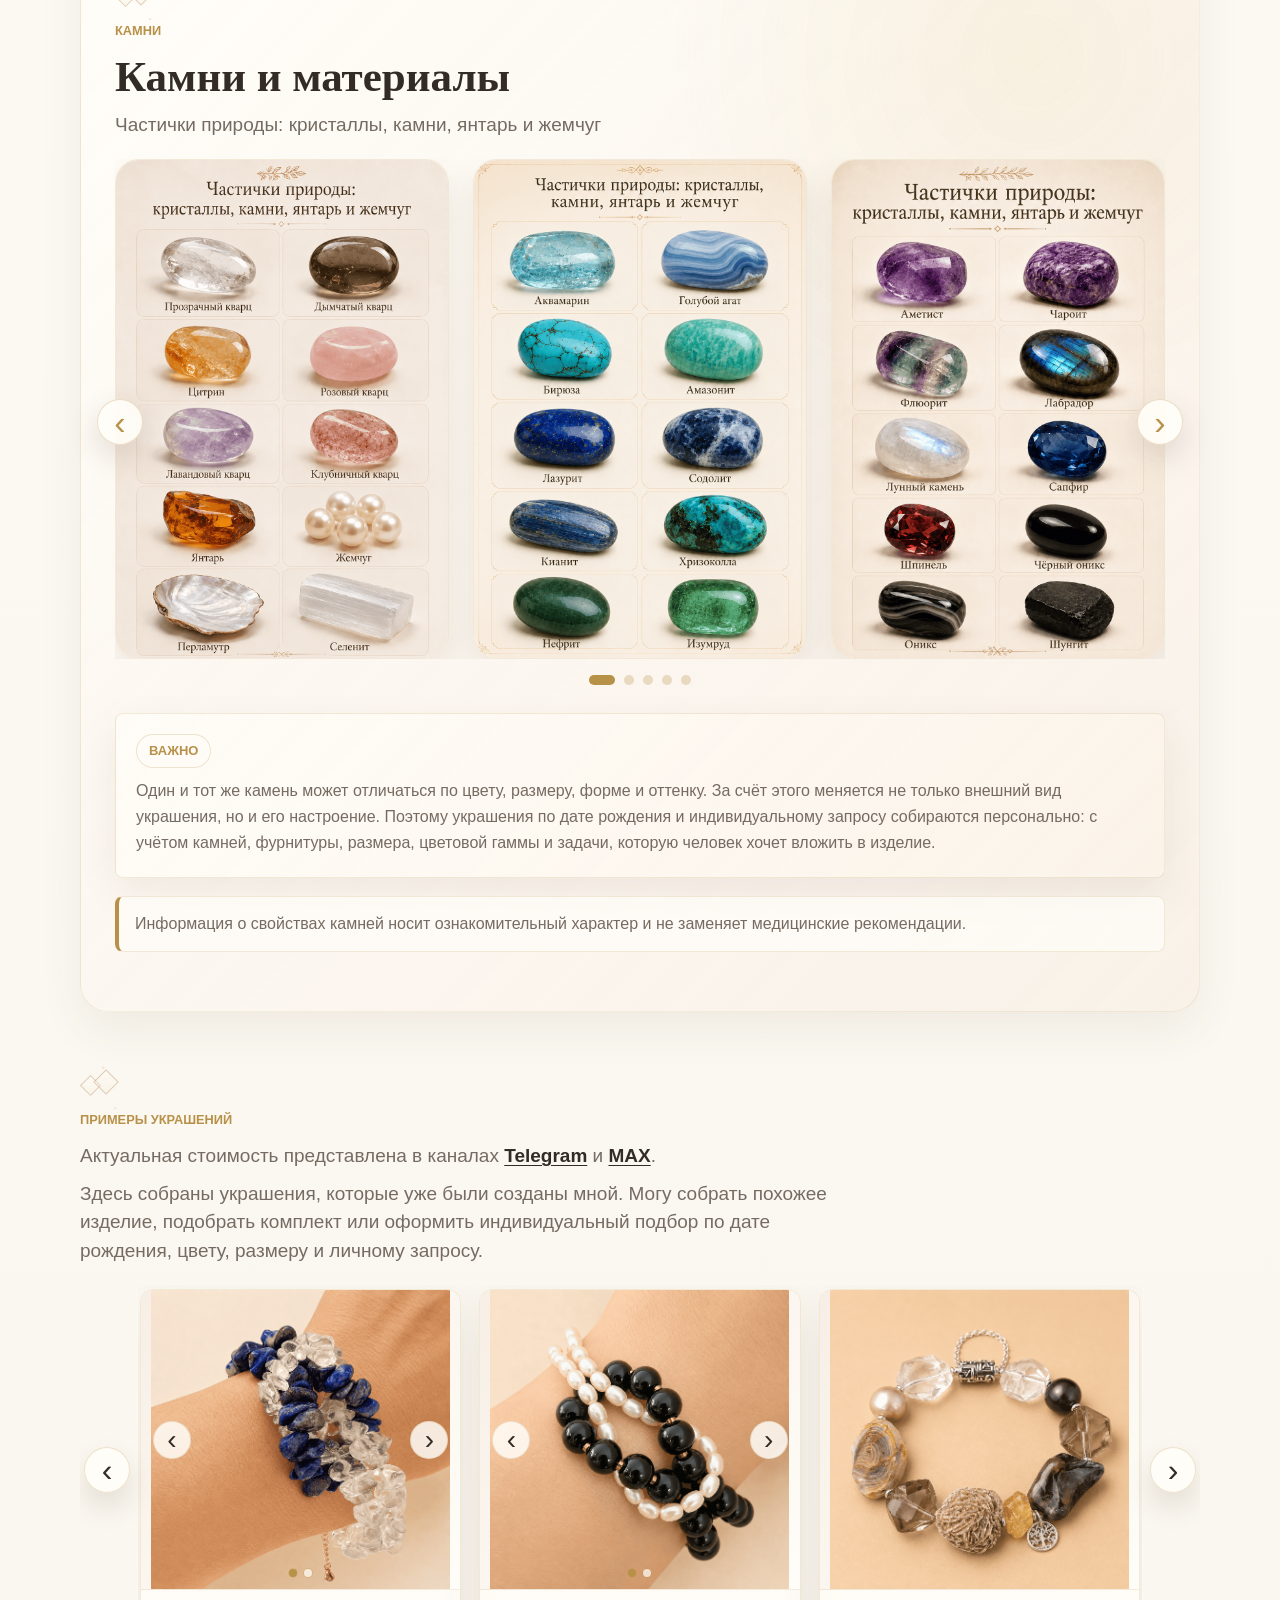
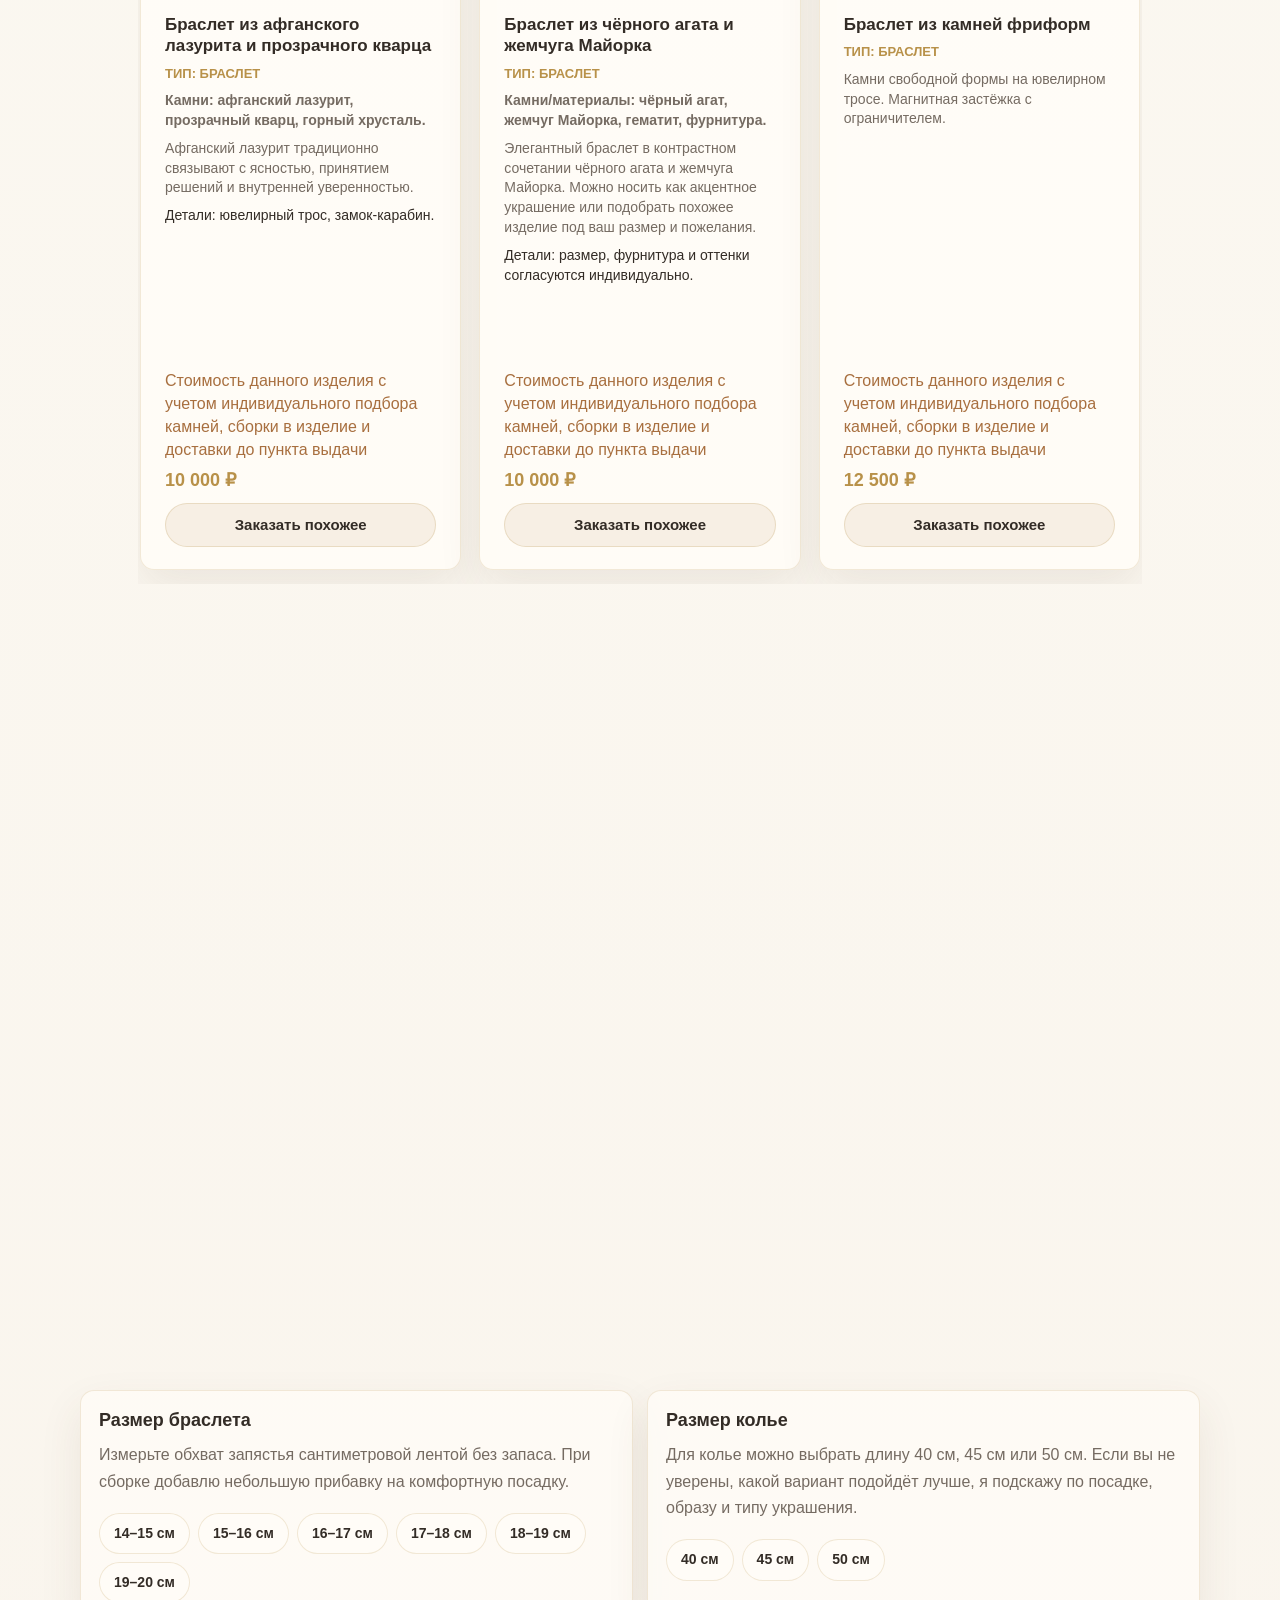
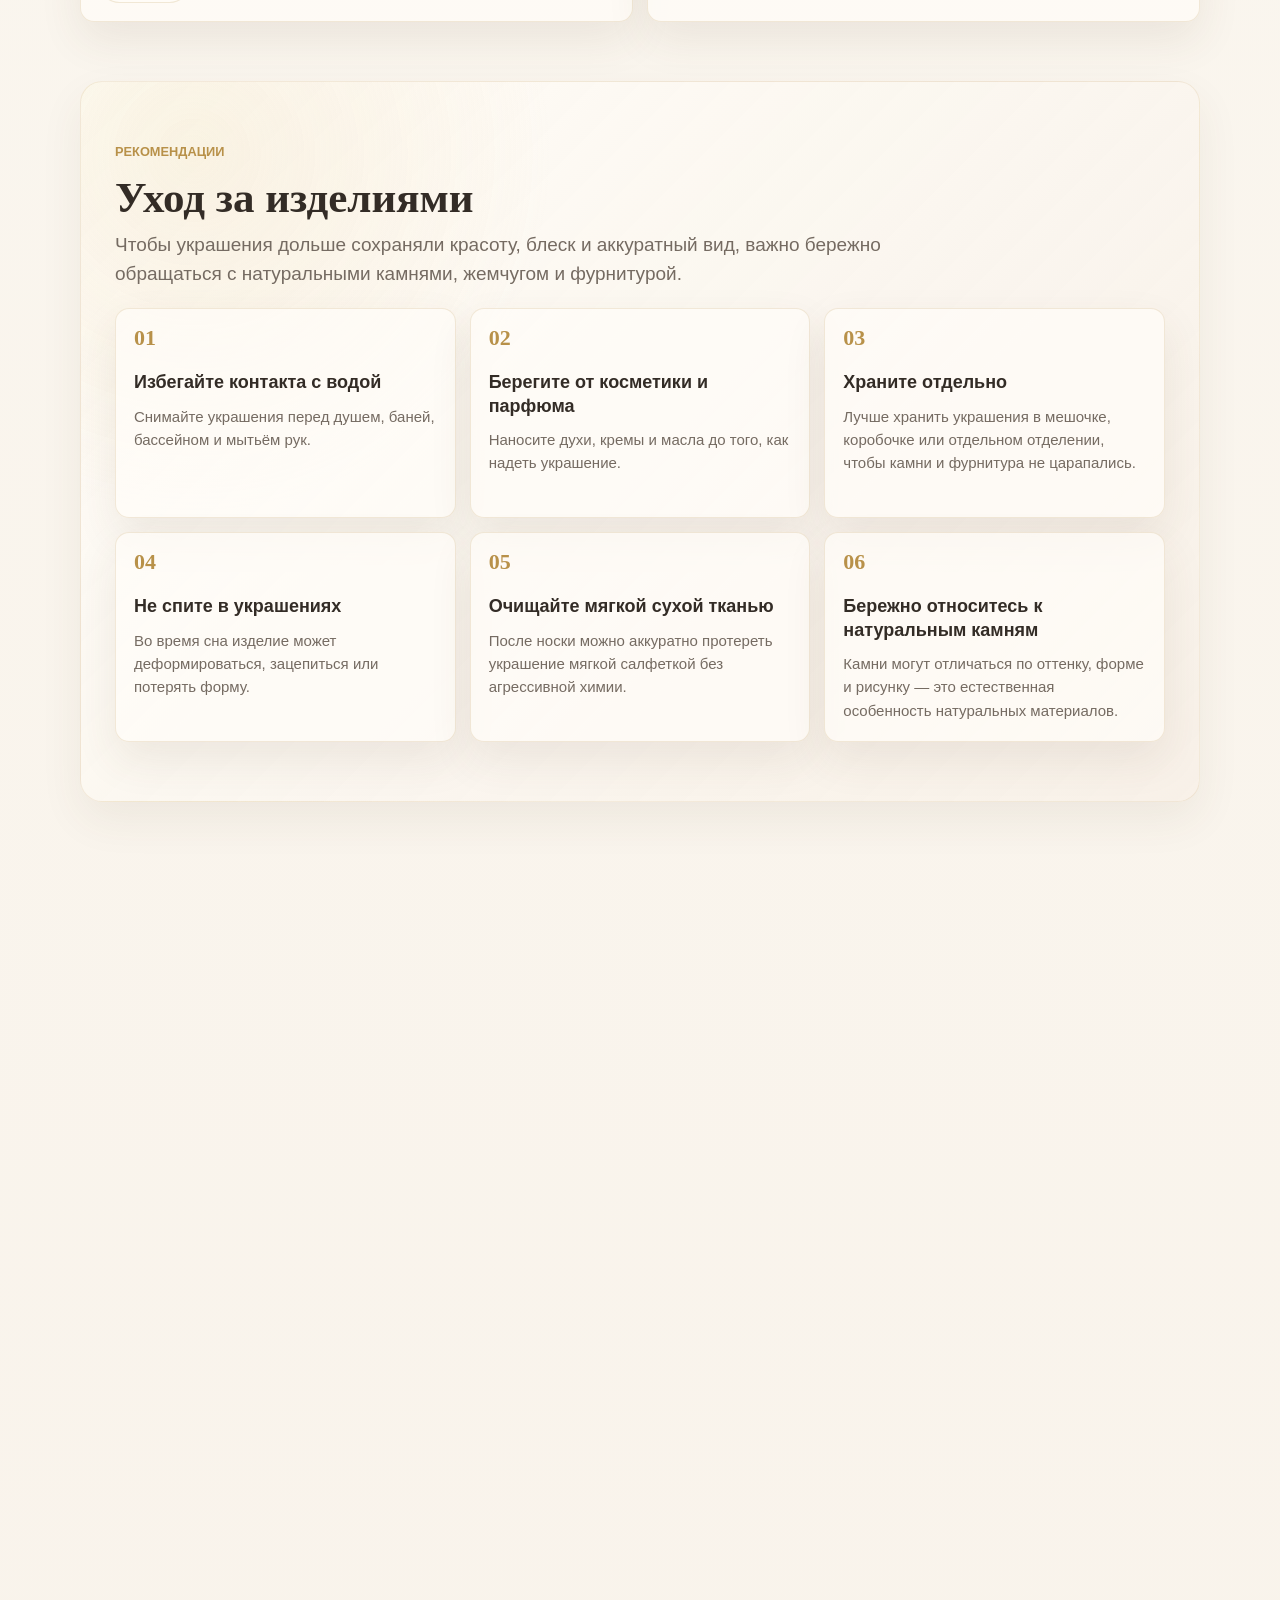
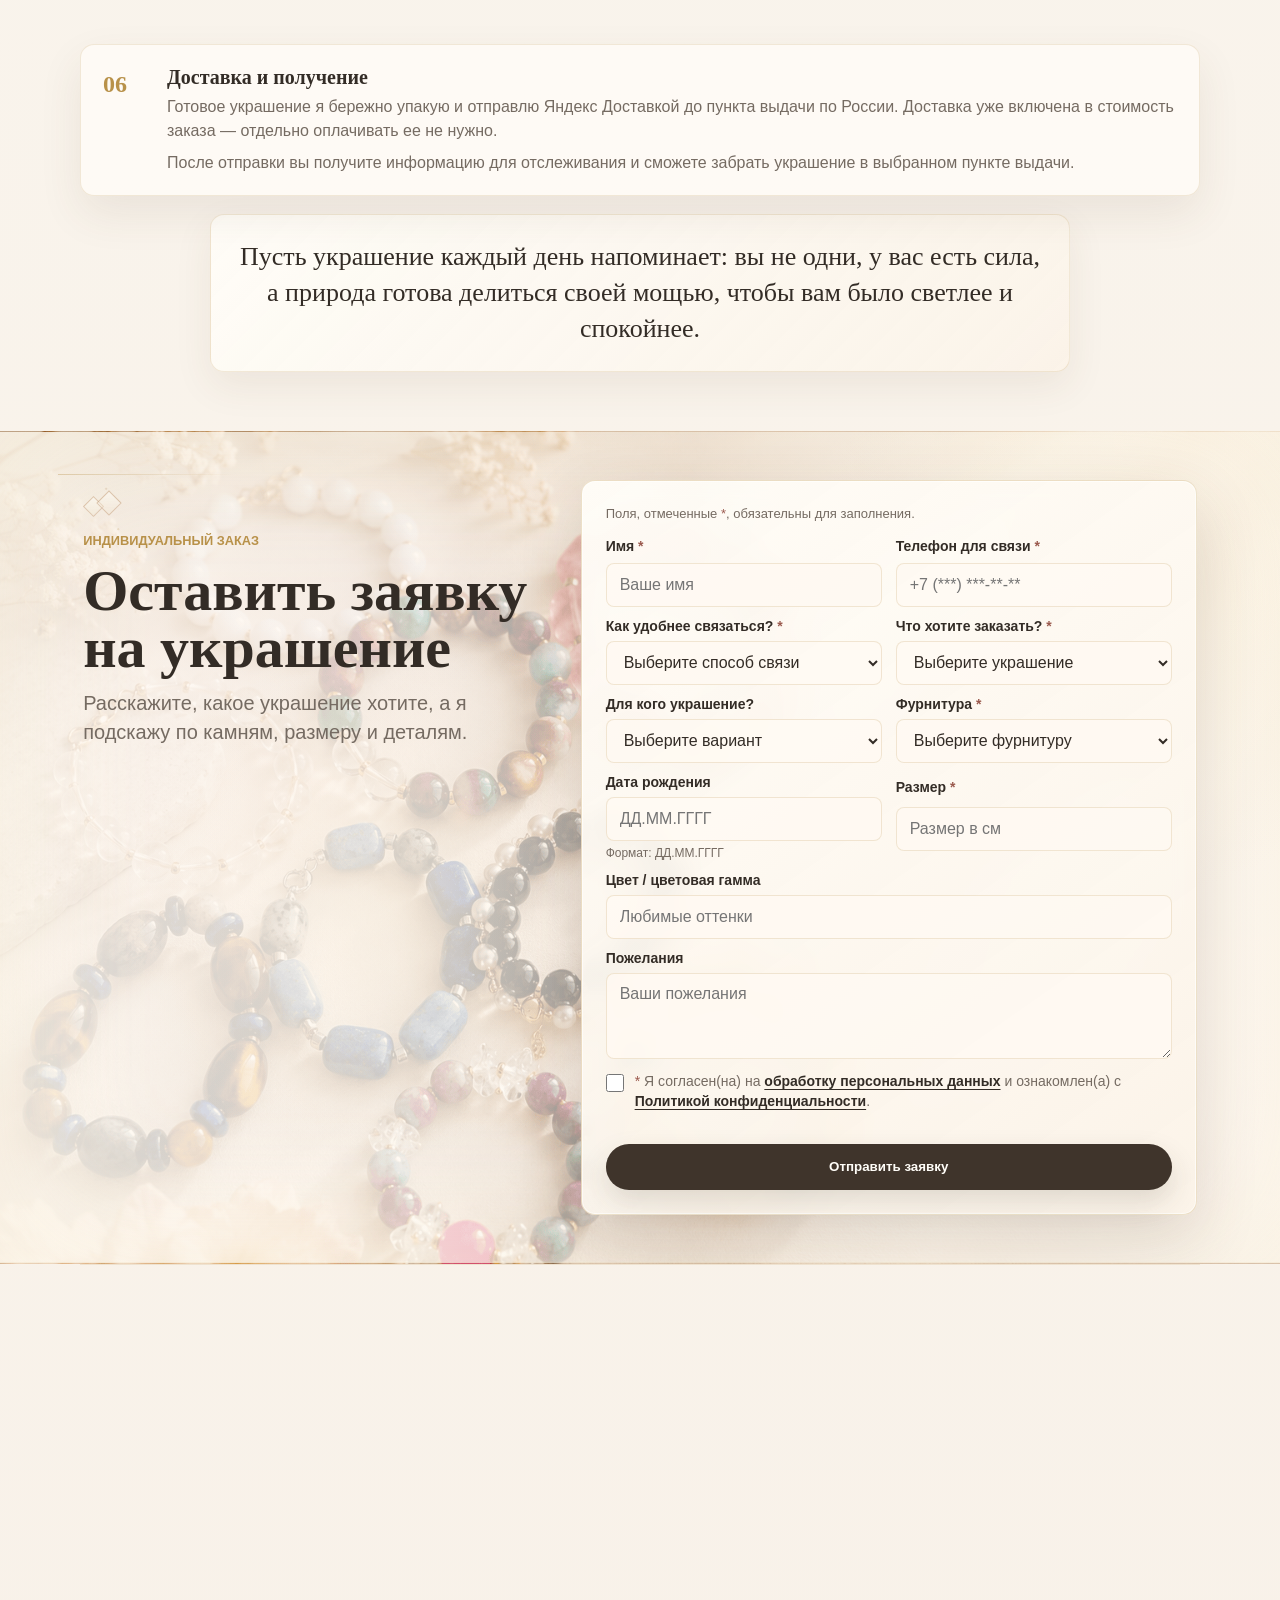
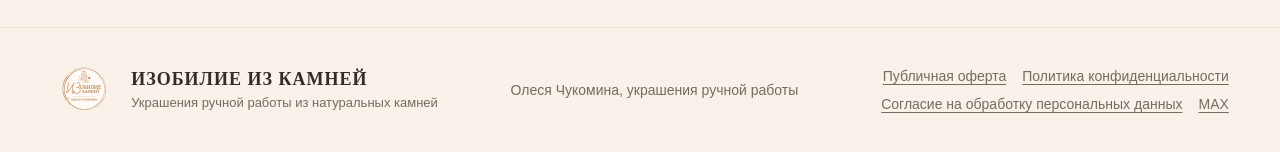
==== commit e05a3735: "Update contact options and offer branding" ====
--- a/index.html
+++ b/index.html
@@ -824,7 +824,6 @@
               <option value="" disabled selected>Выберите способ связи</option>
               <option value="telegram">Telegram</option>
               <option value="max">MAX</option>
-              <option value="phone">По телефону</option>
             </select>
           </div>
           <div class="form-field conditional-contact" id="telegram-contact-field" hidden>
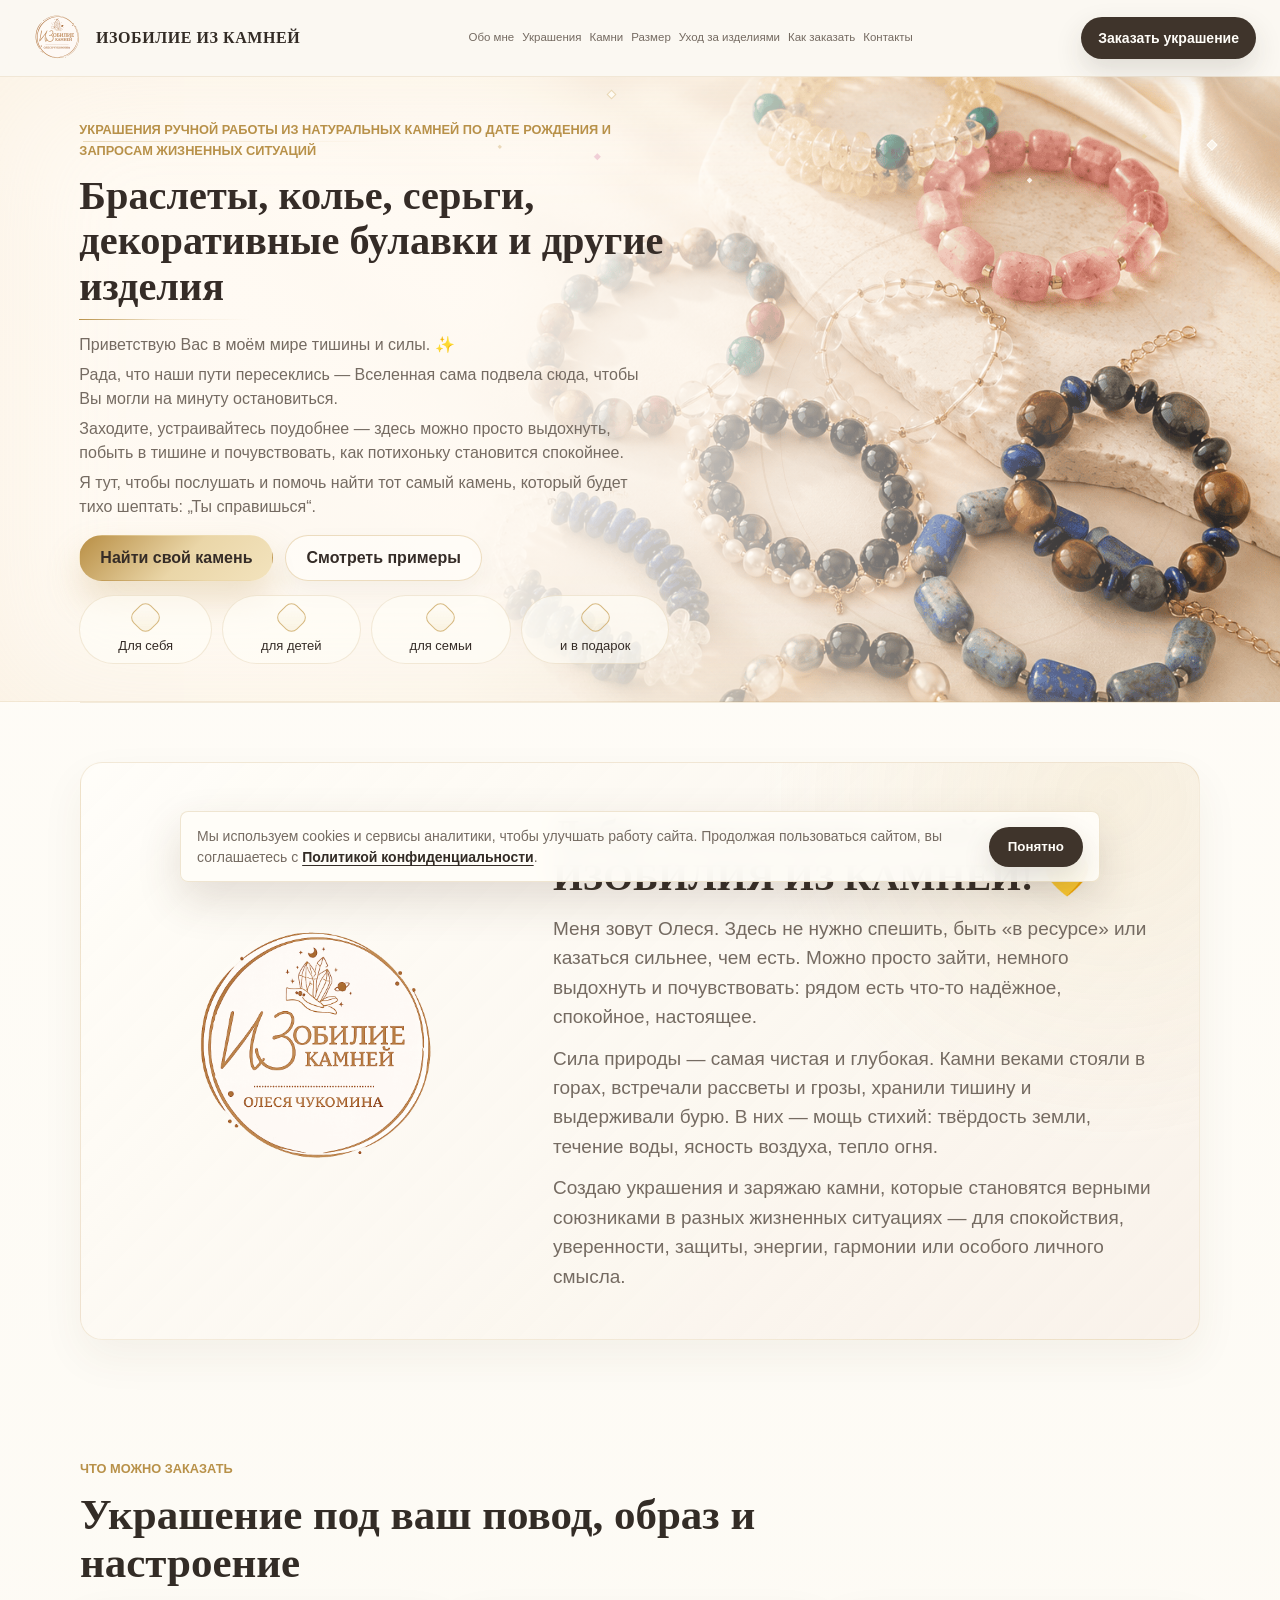
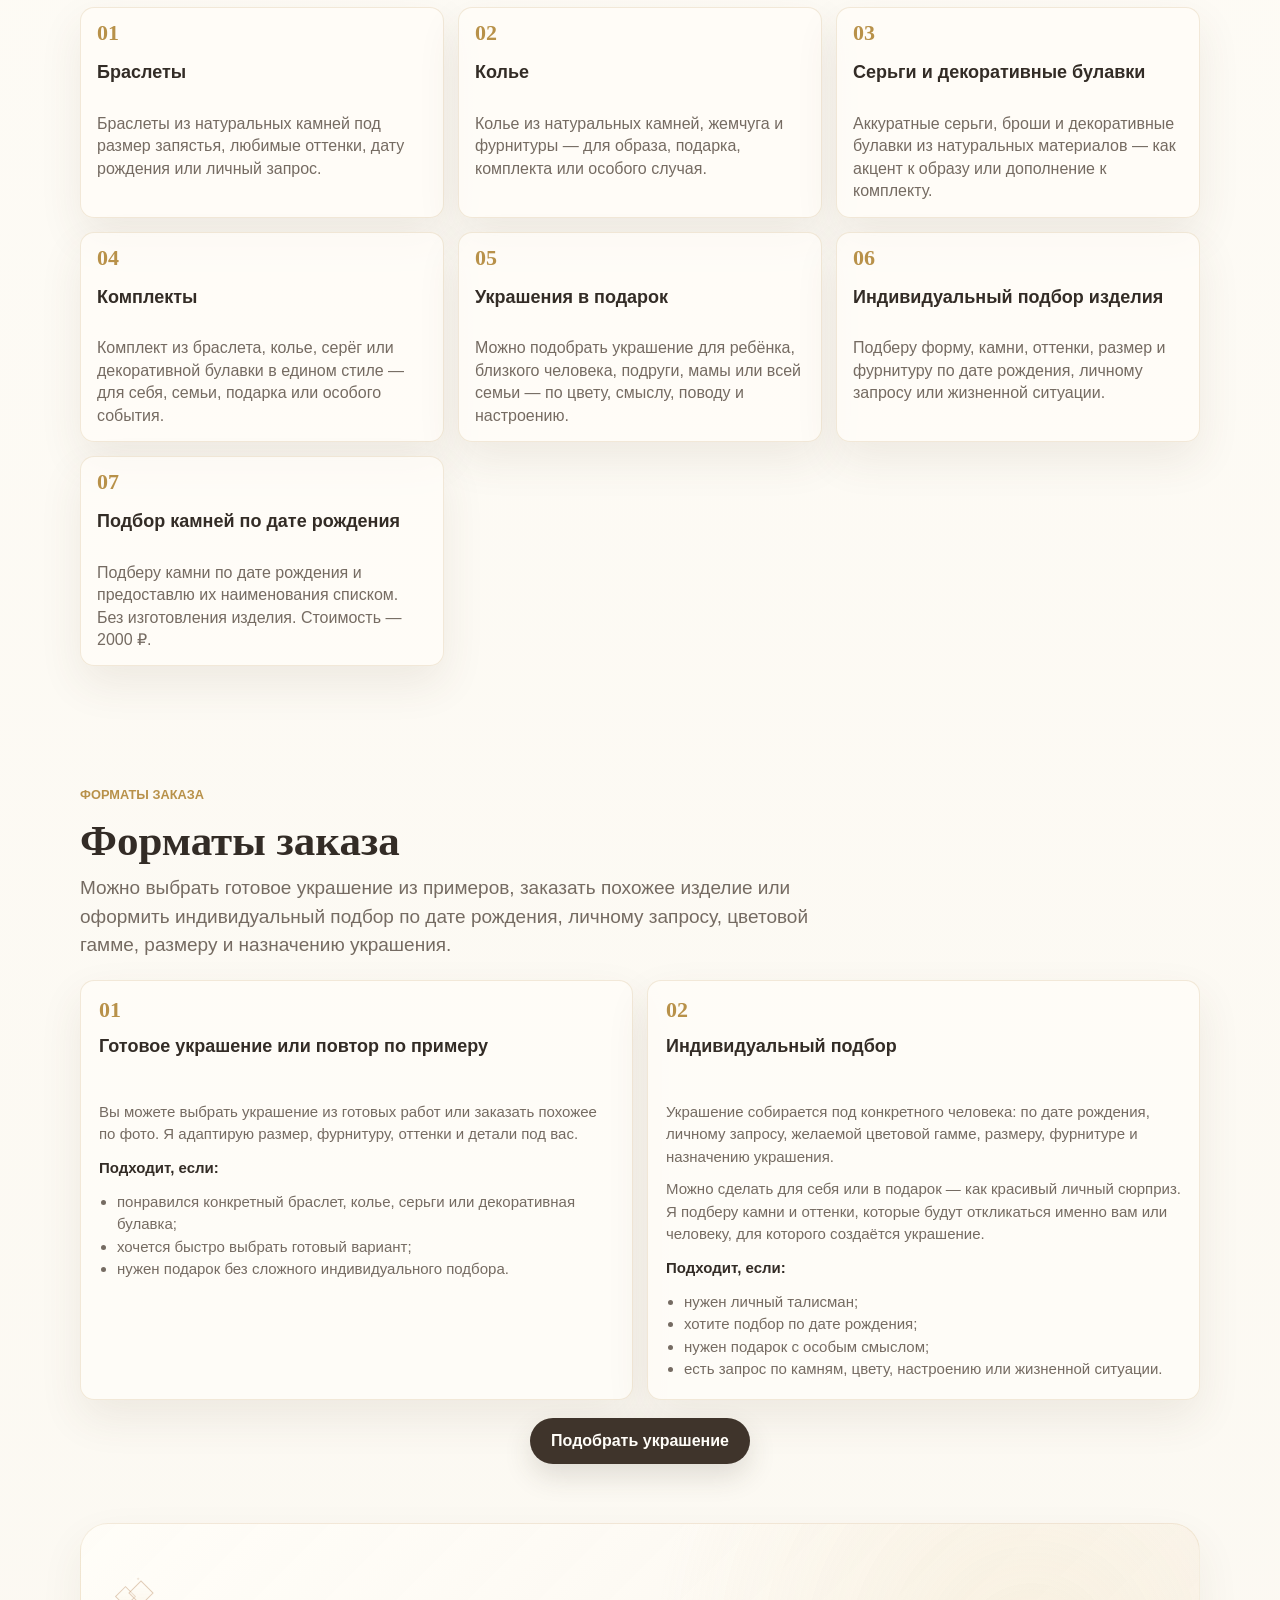
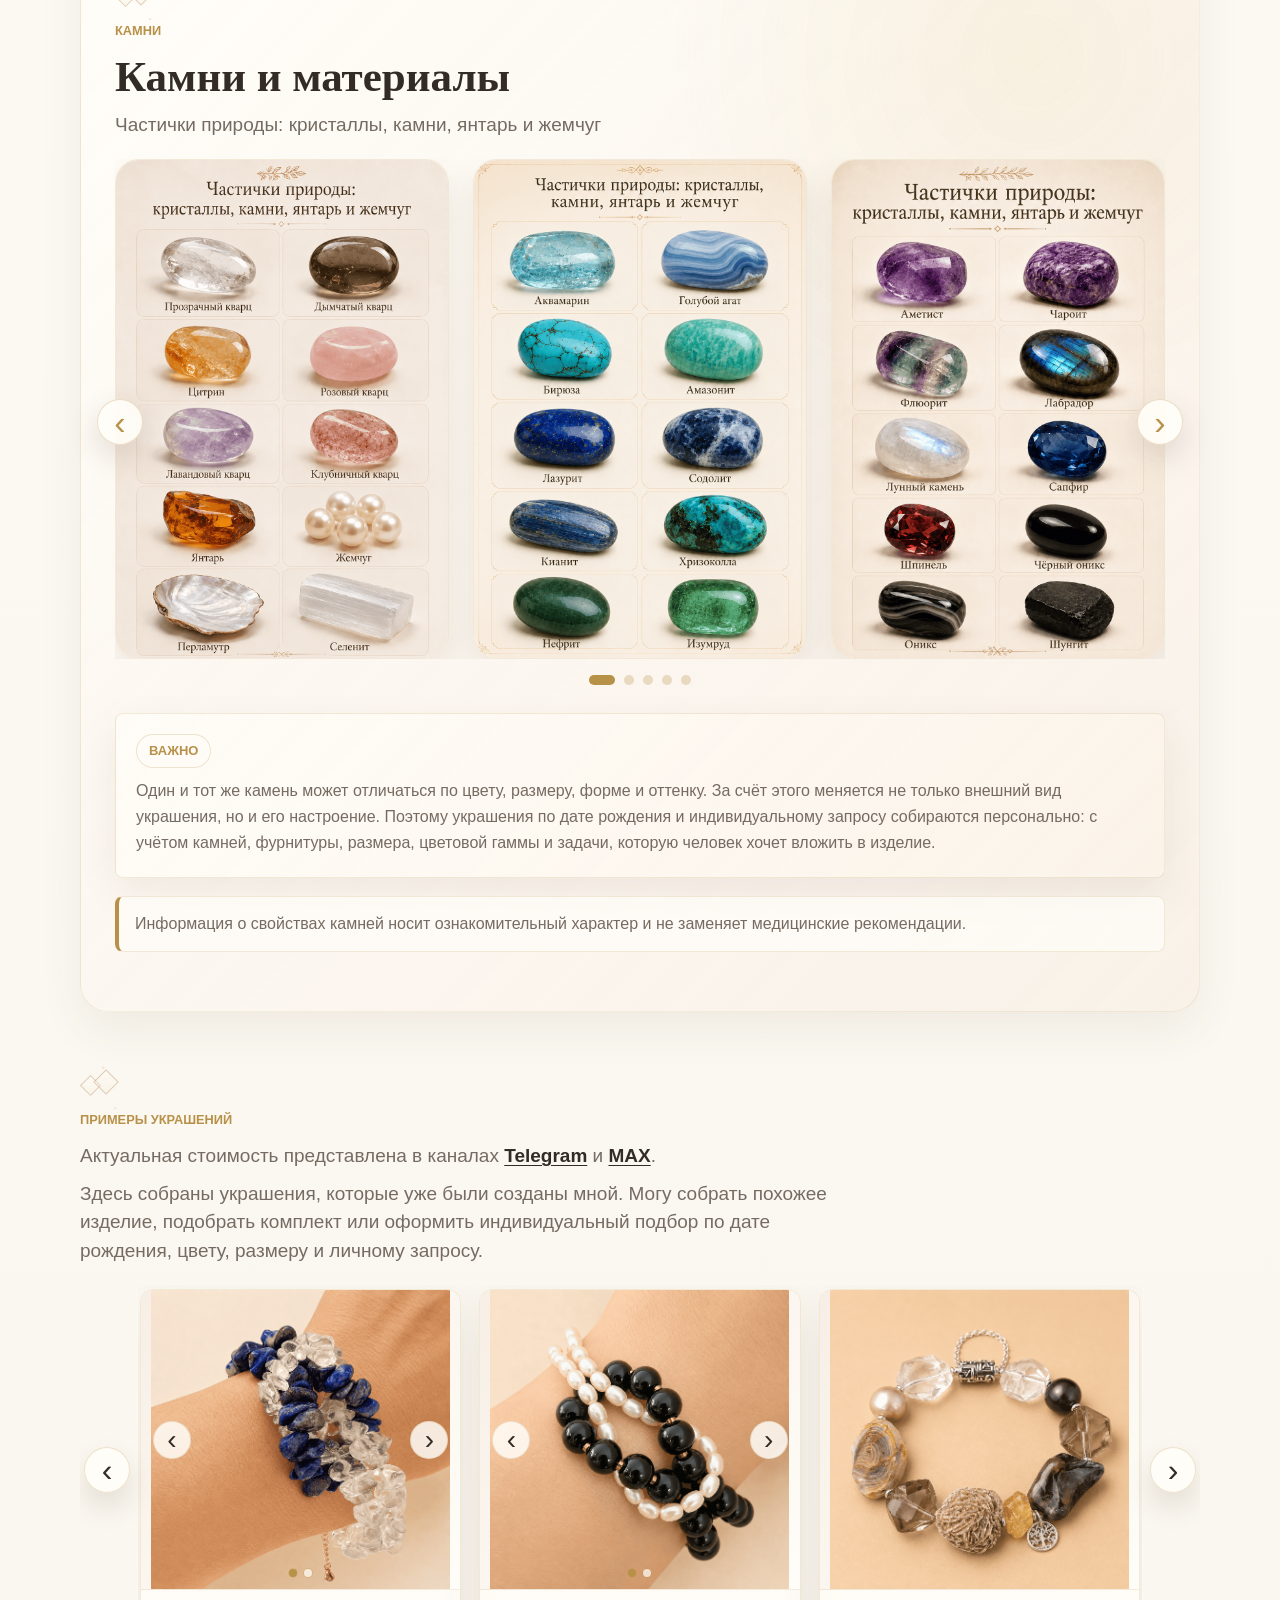
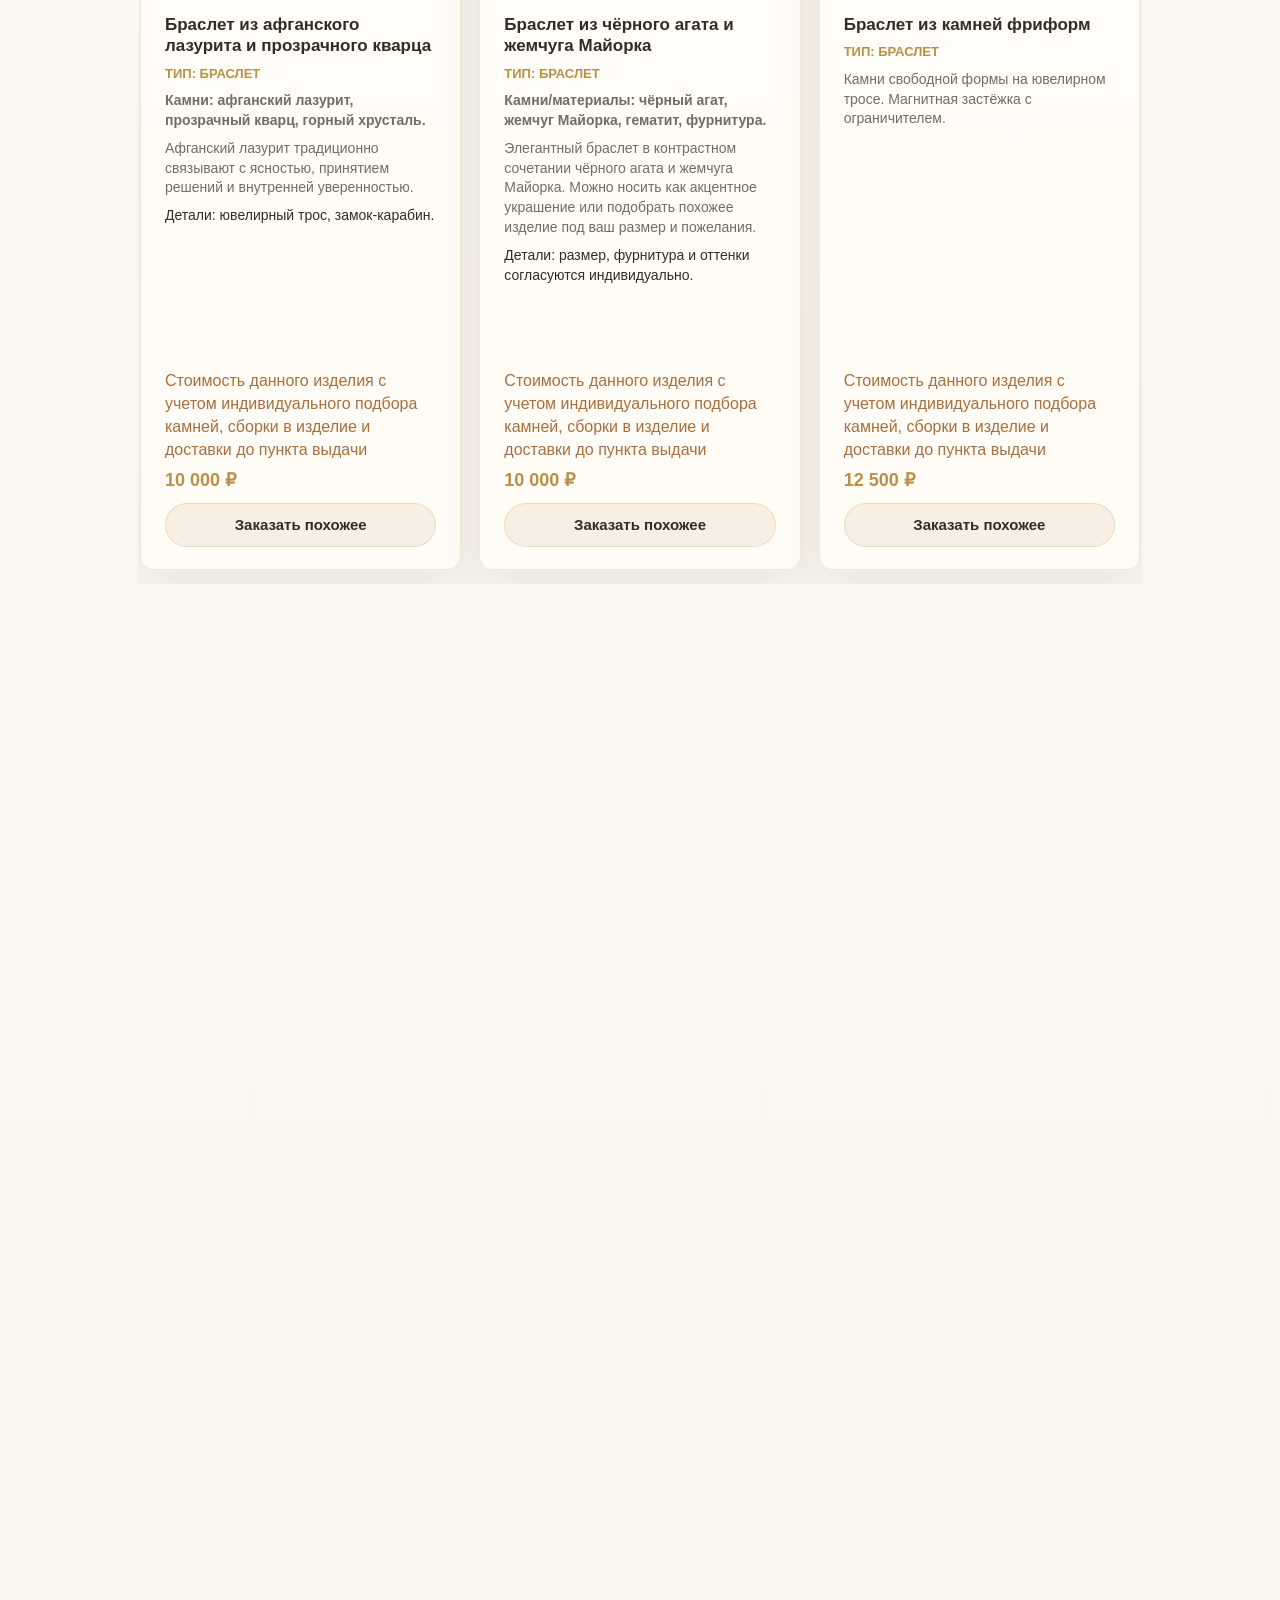
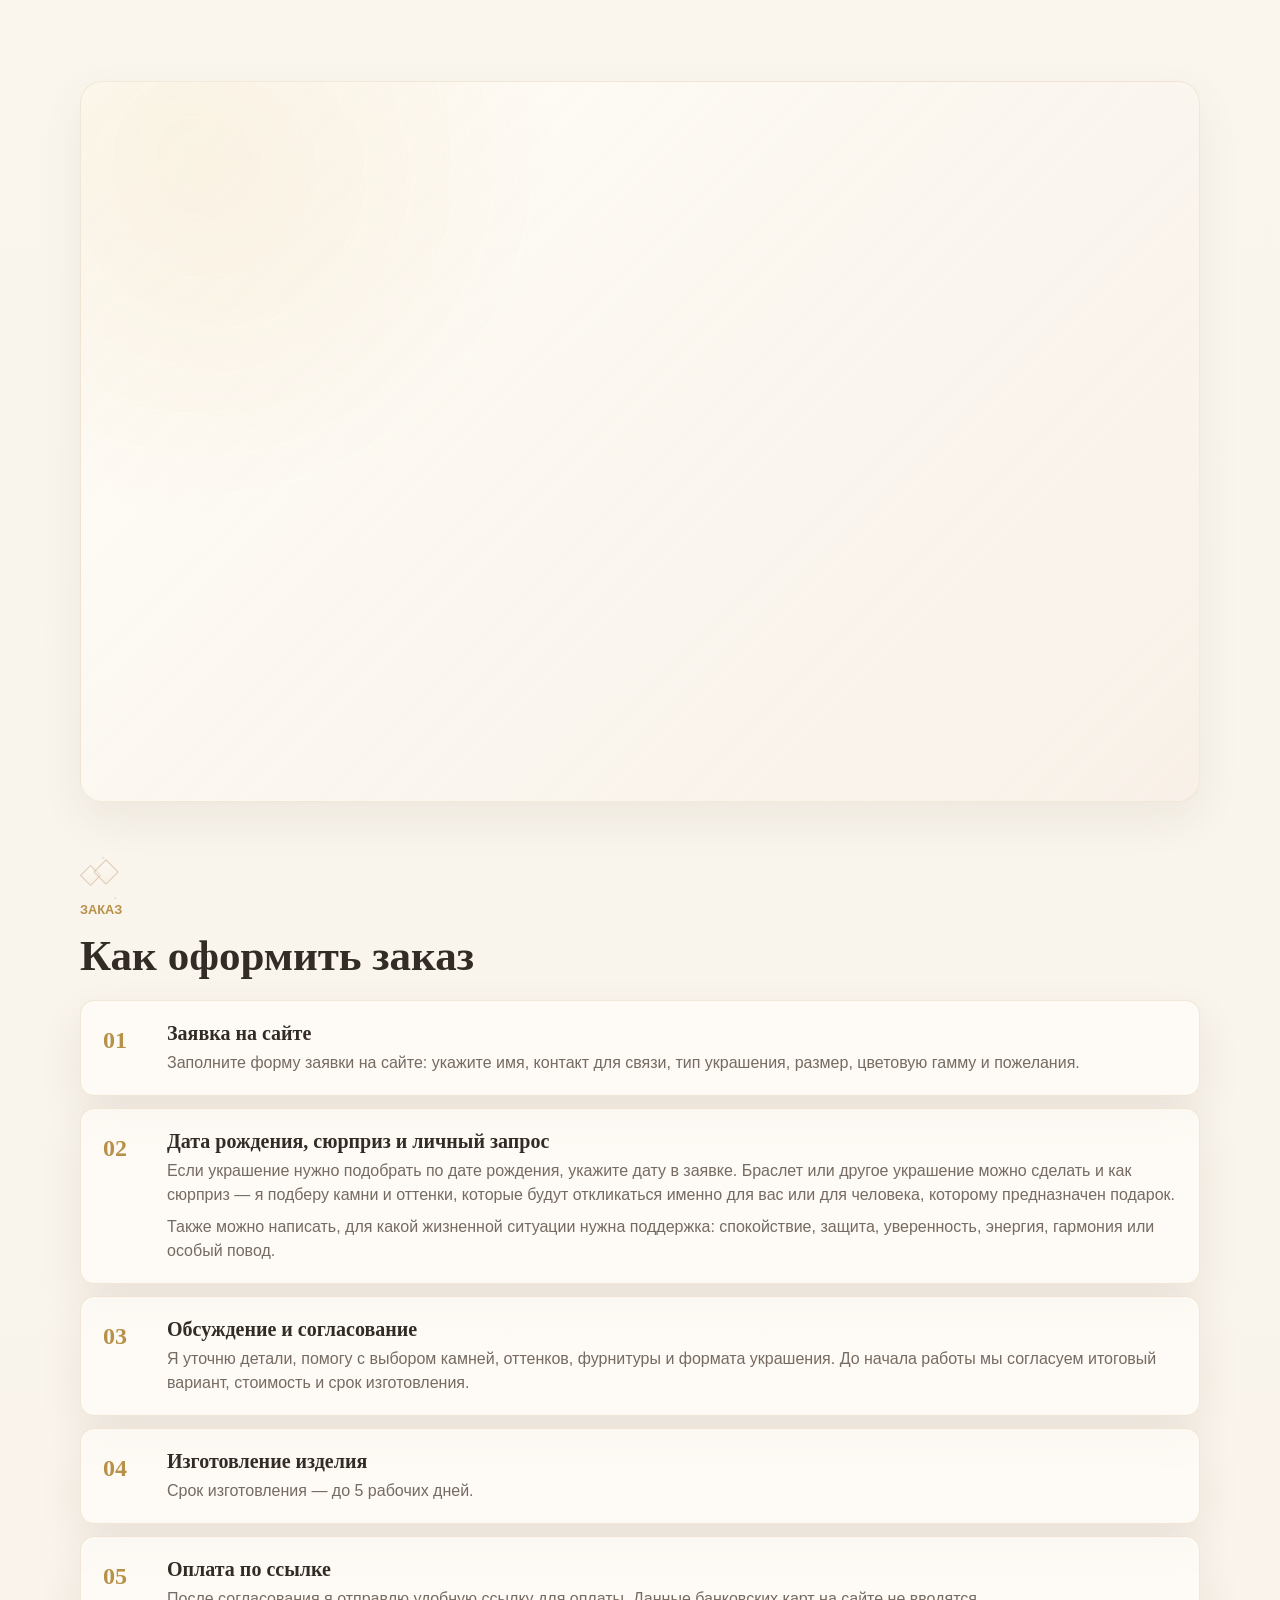
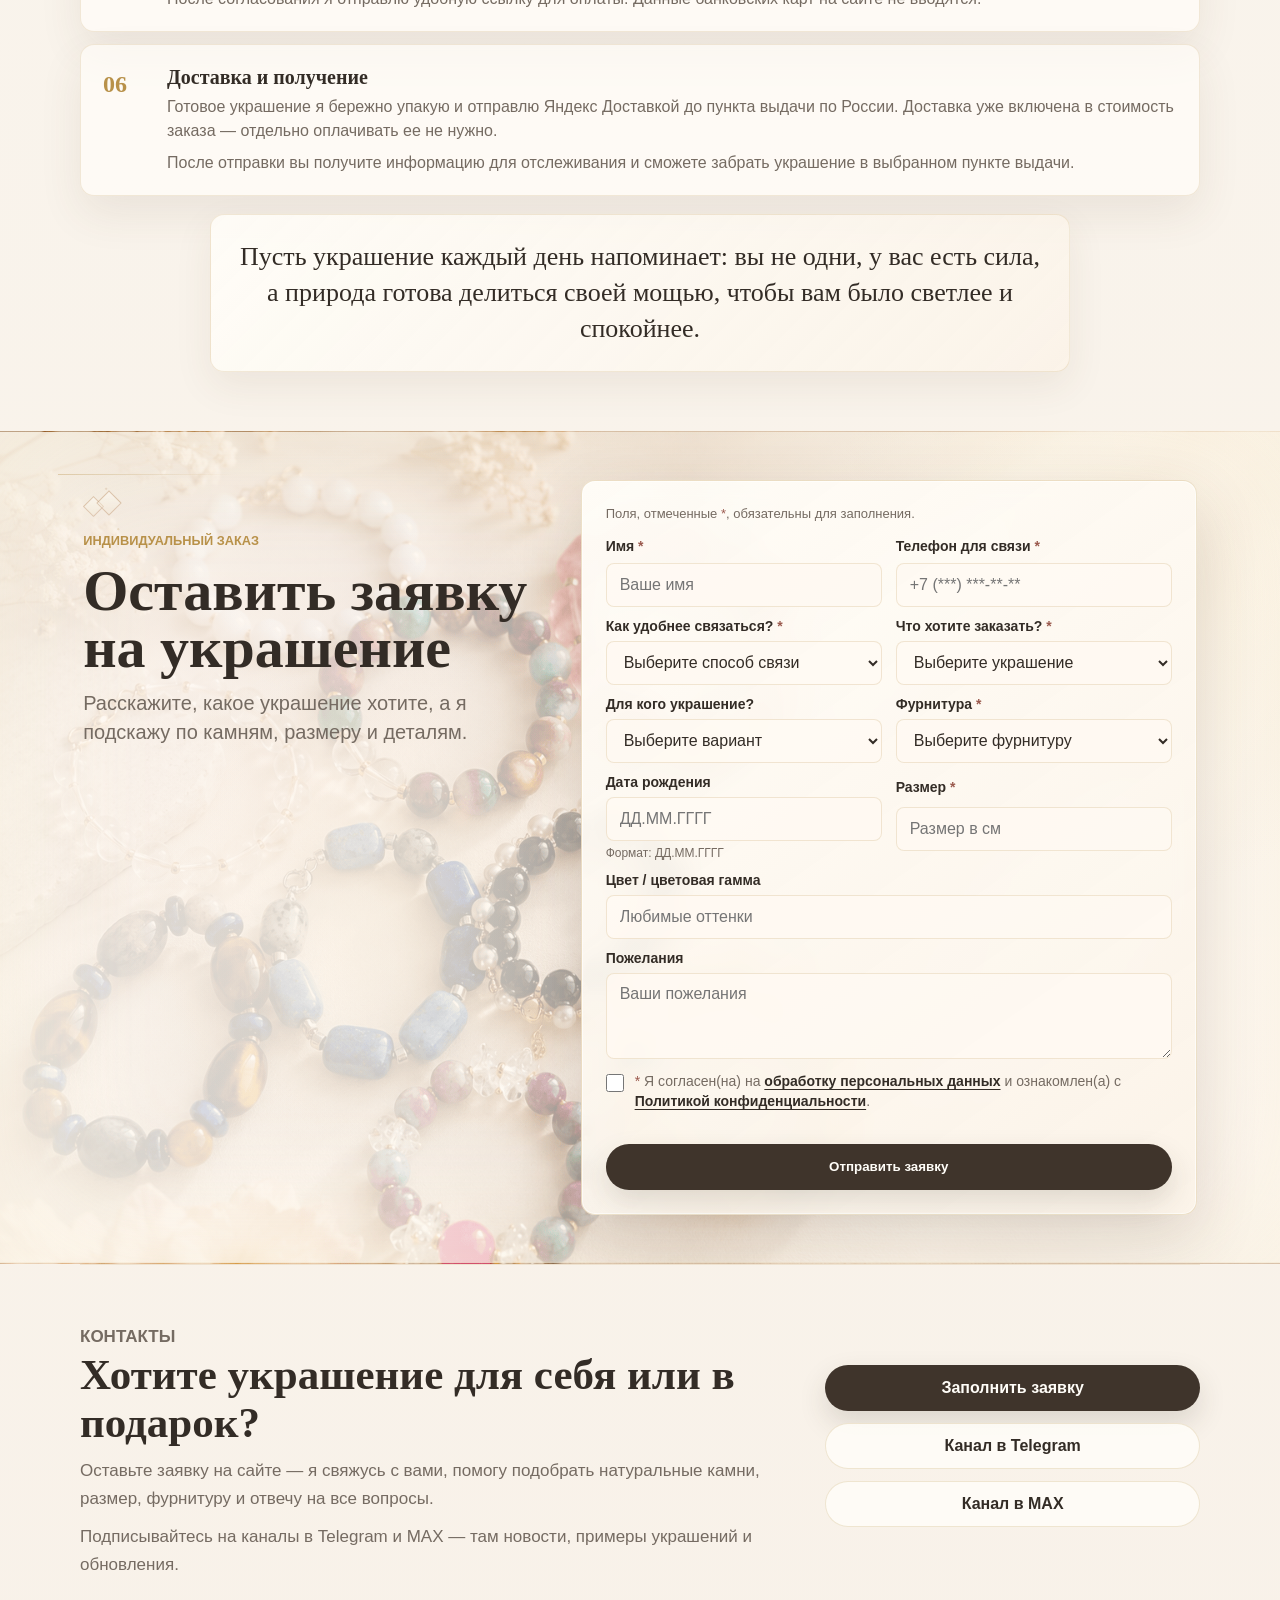
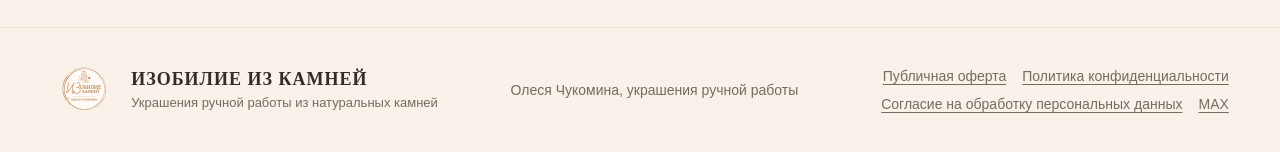
==== commit e27a7c0b: "Update favicon URL" ====
--- a/index.html
+++ b/index.html
@@ -38,7 +38,7 @@
   <meta name="twitter:description" content="Авторские украшения Олеси Чукоминой и индивидуальный подбор камней по дате рождения.">
   <meta name="twitter:image" content="https://izobiliekamney.ru/assets/images/og-preview-2026.png?v=2">
   <meta name="twitter:image:alt" content="ИЗОБИЛИЕ ИЗ КАМНЕЙ — авторские украшения Олеси Чукоминой">
-  <link rel="icon" type="image/png" href="assets/images/mini-logo.png">
+  <link rel="icon" type="image/png" href="https://izobiliekamney.ru/favicon.png">
   <link rel="apple-touch-icon" href="assets/images/mini-logo.png">
   <script type="application/ld+json">
     {
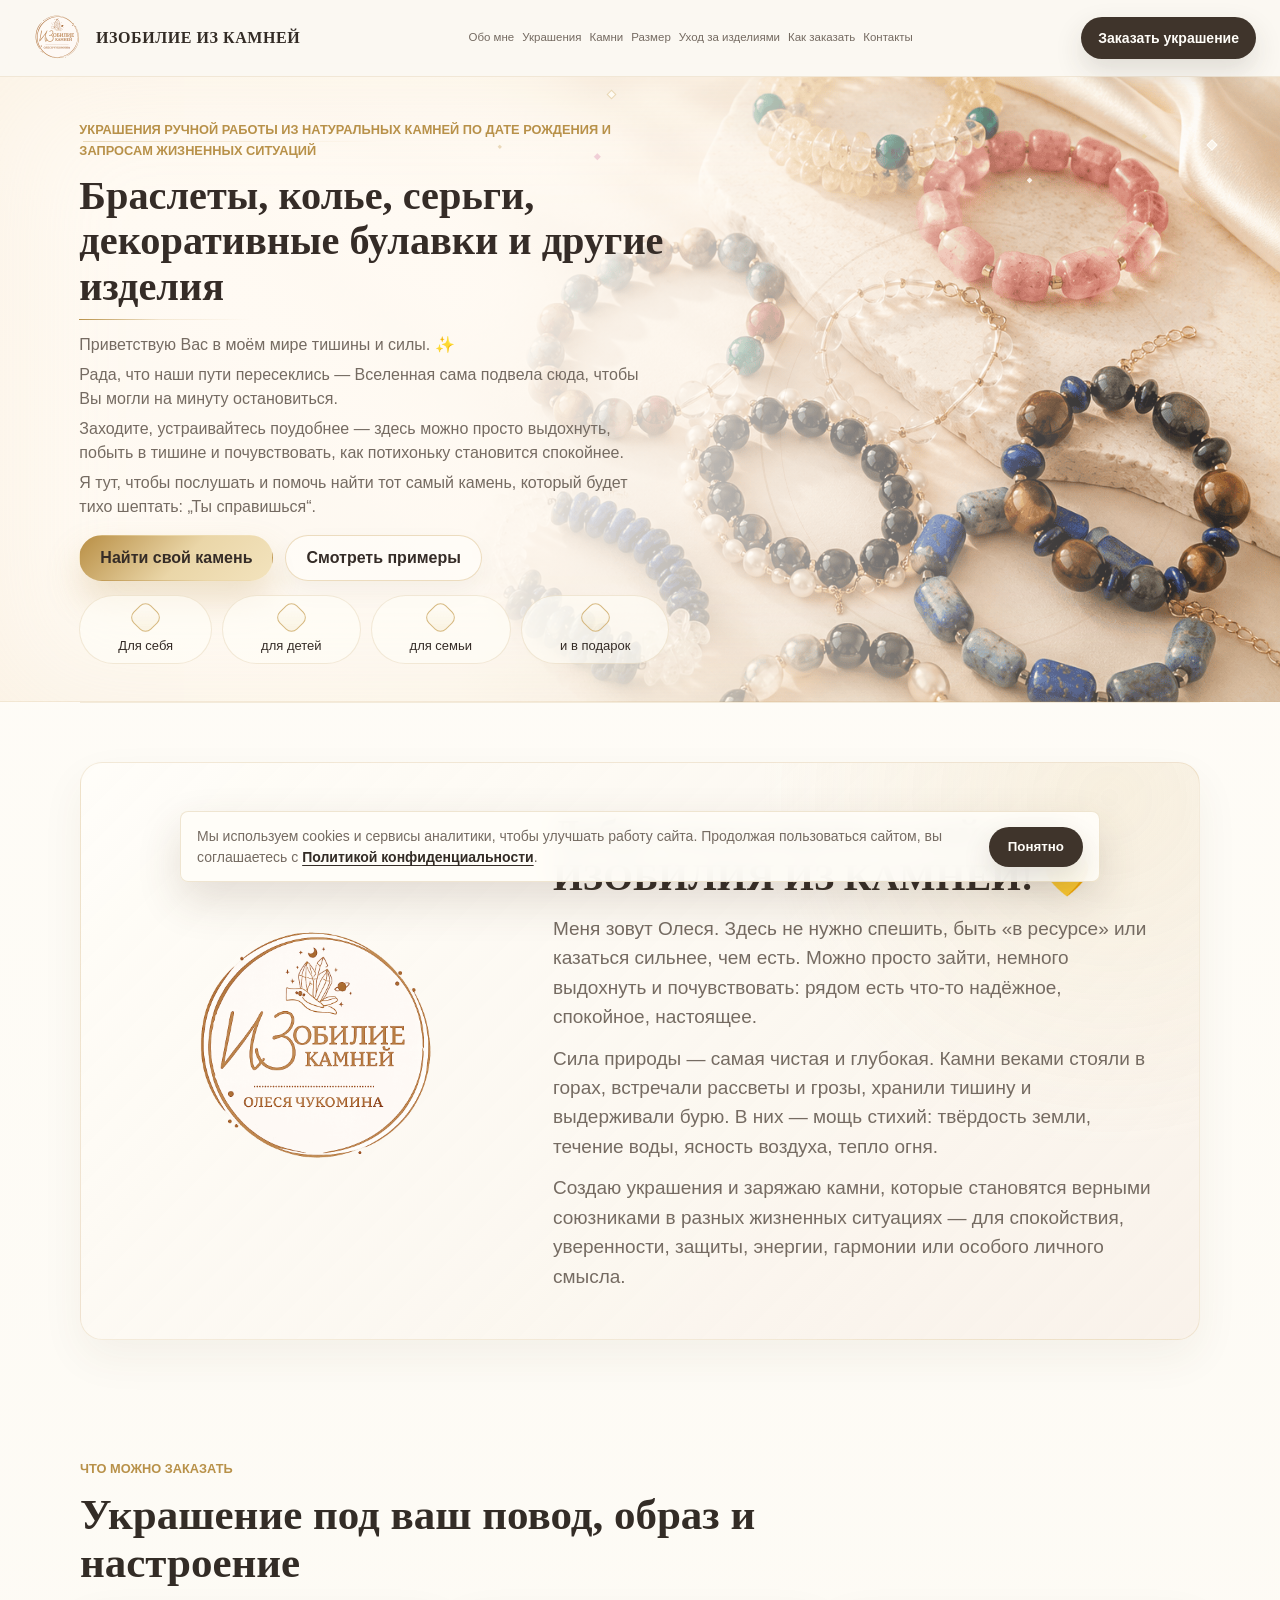
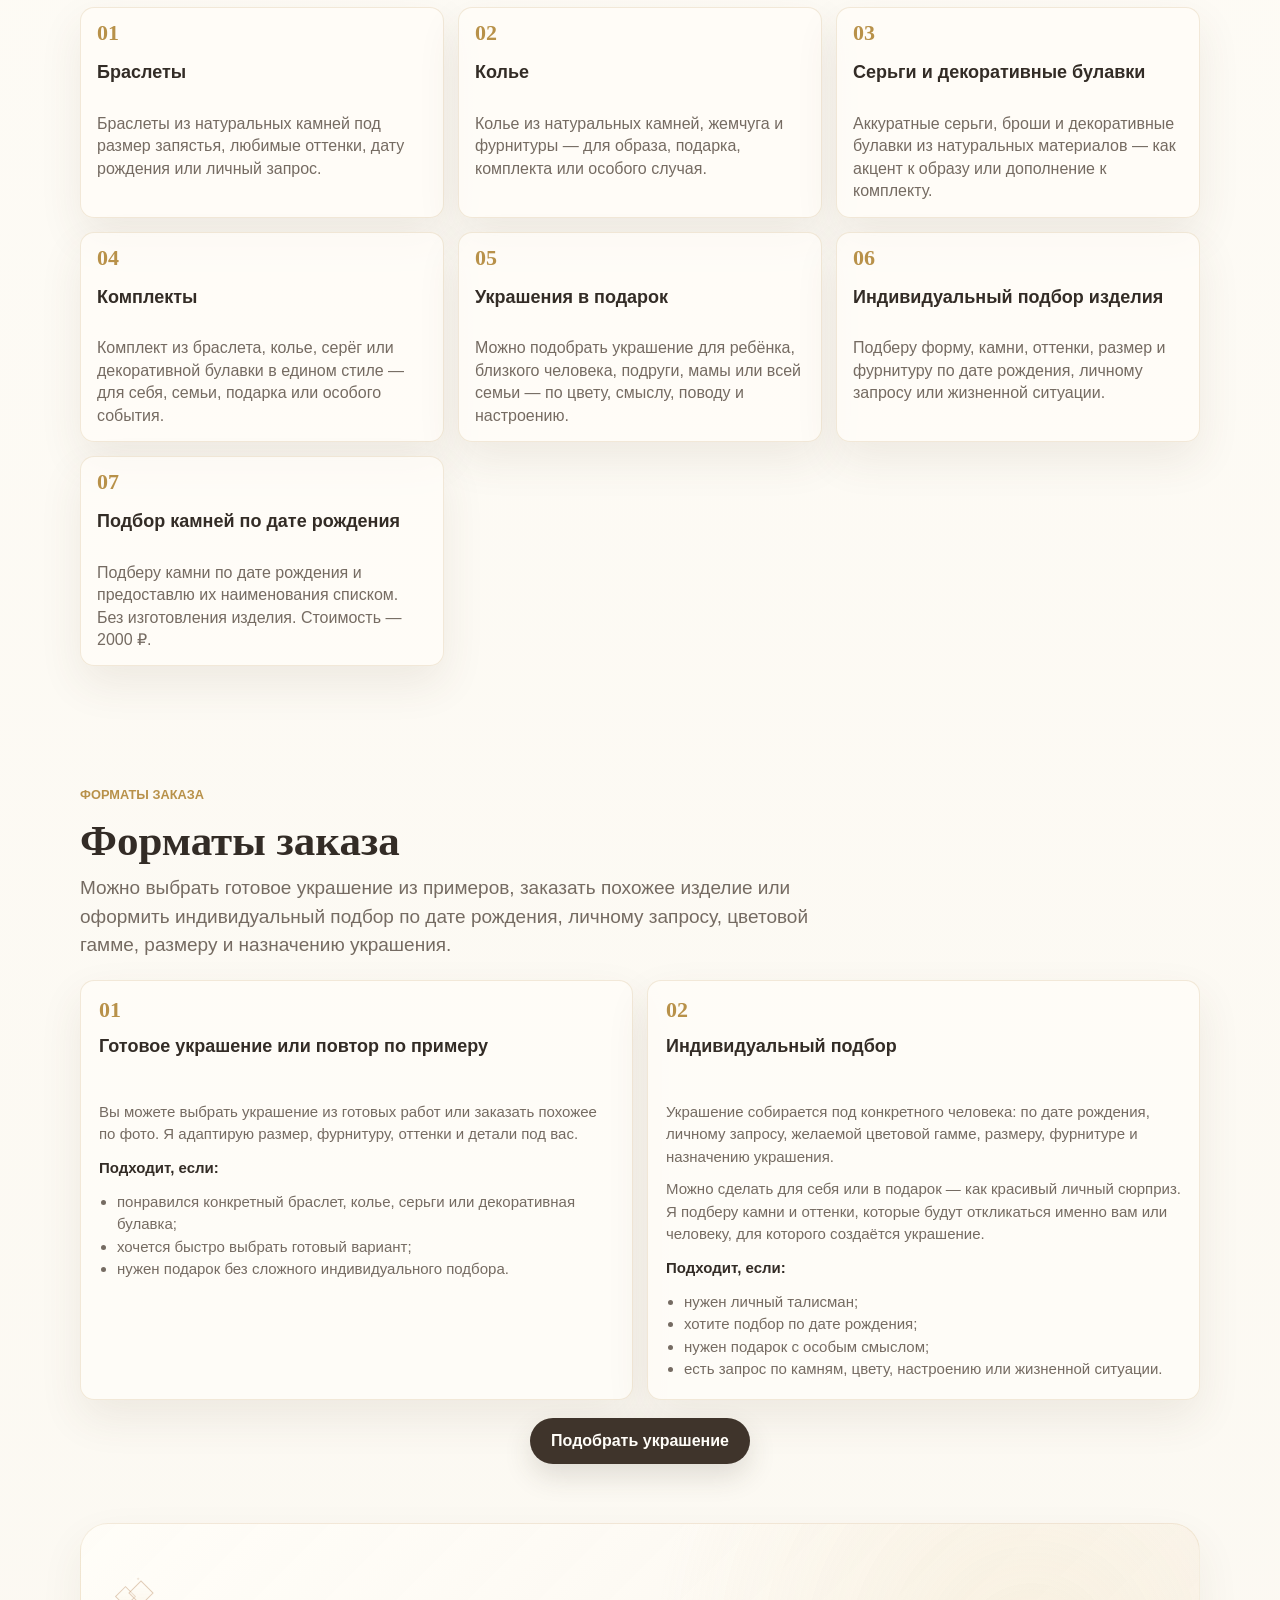
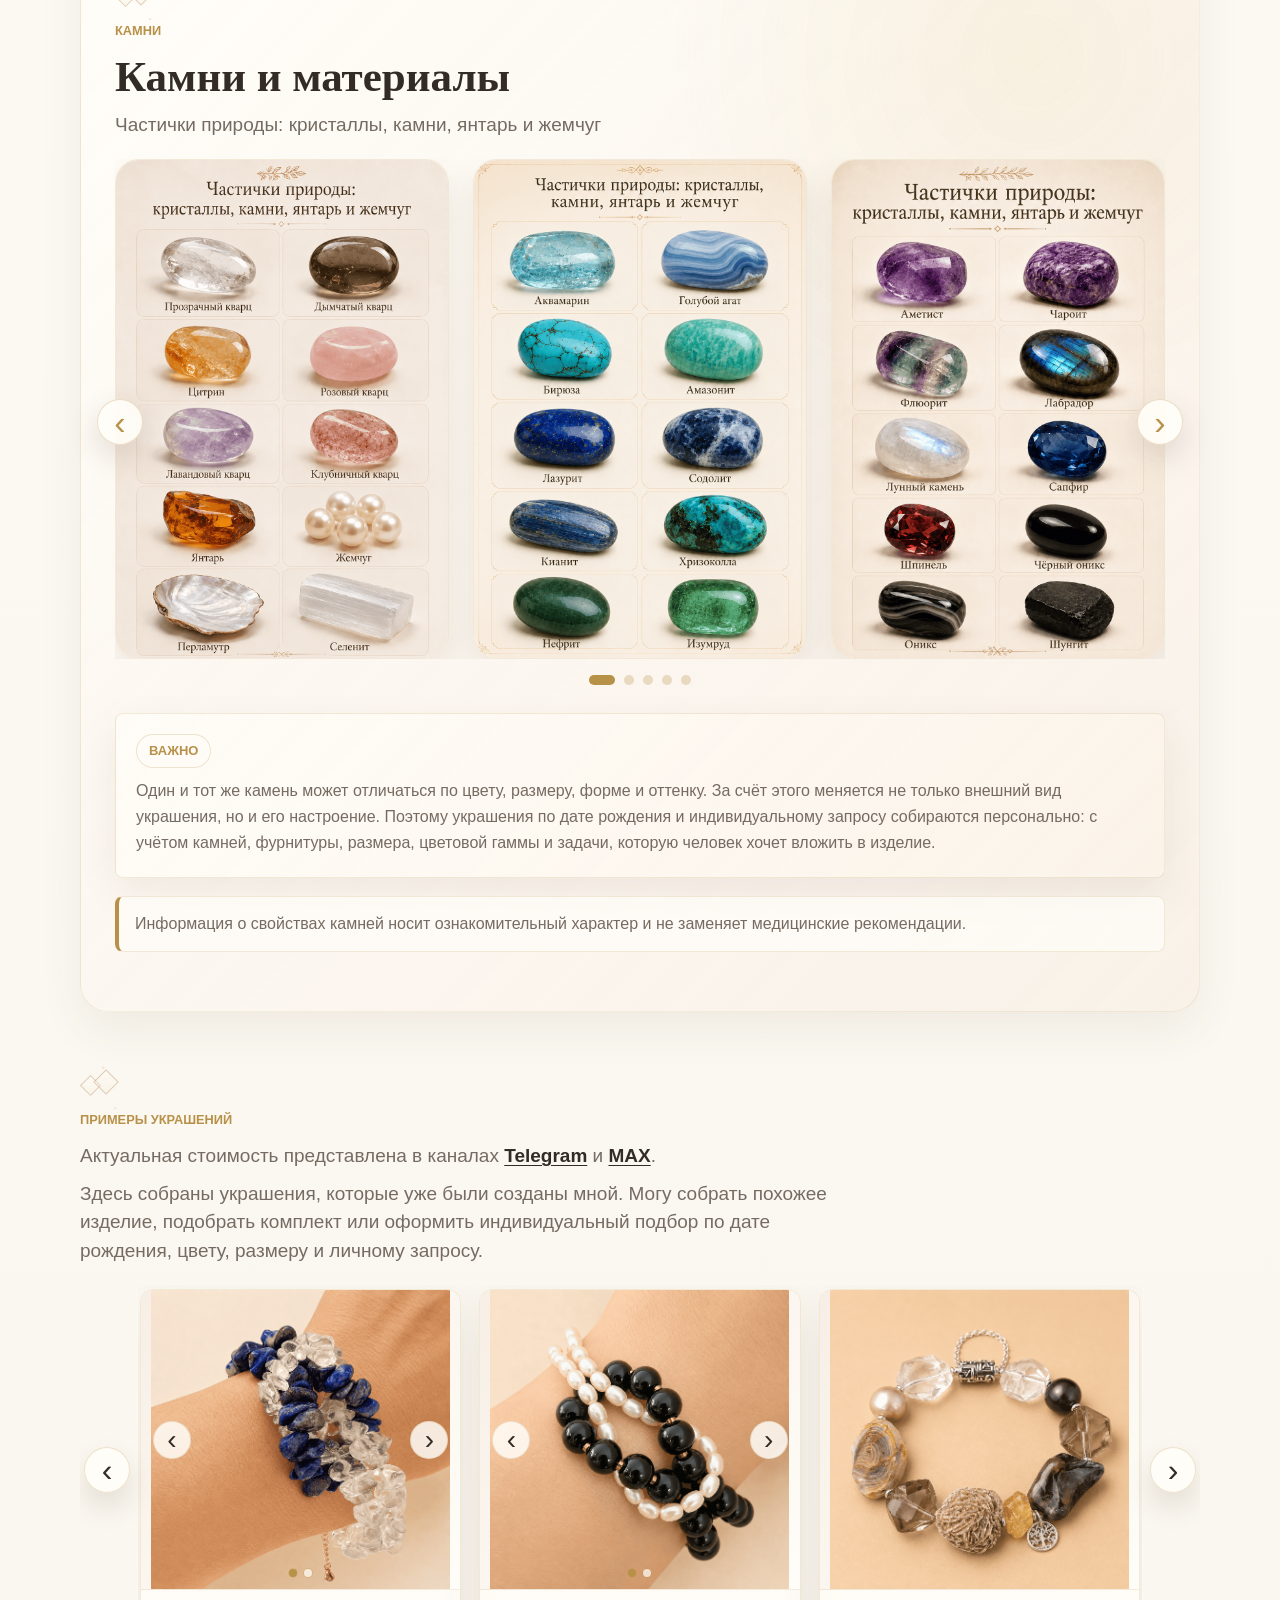
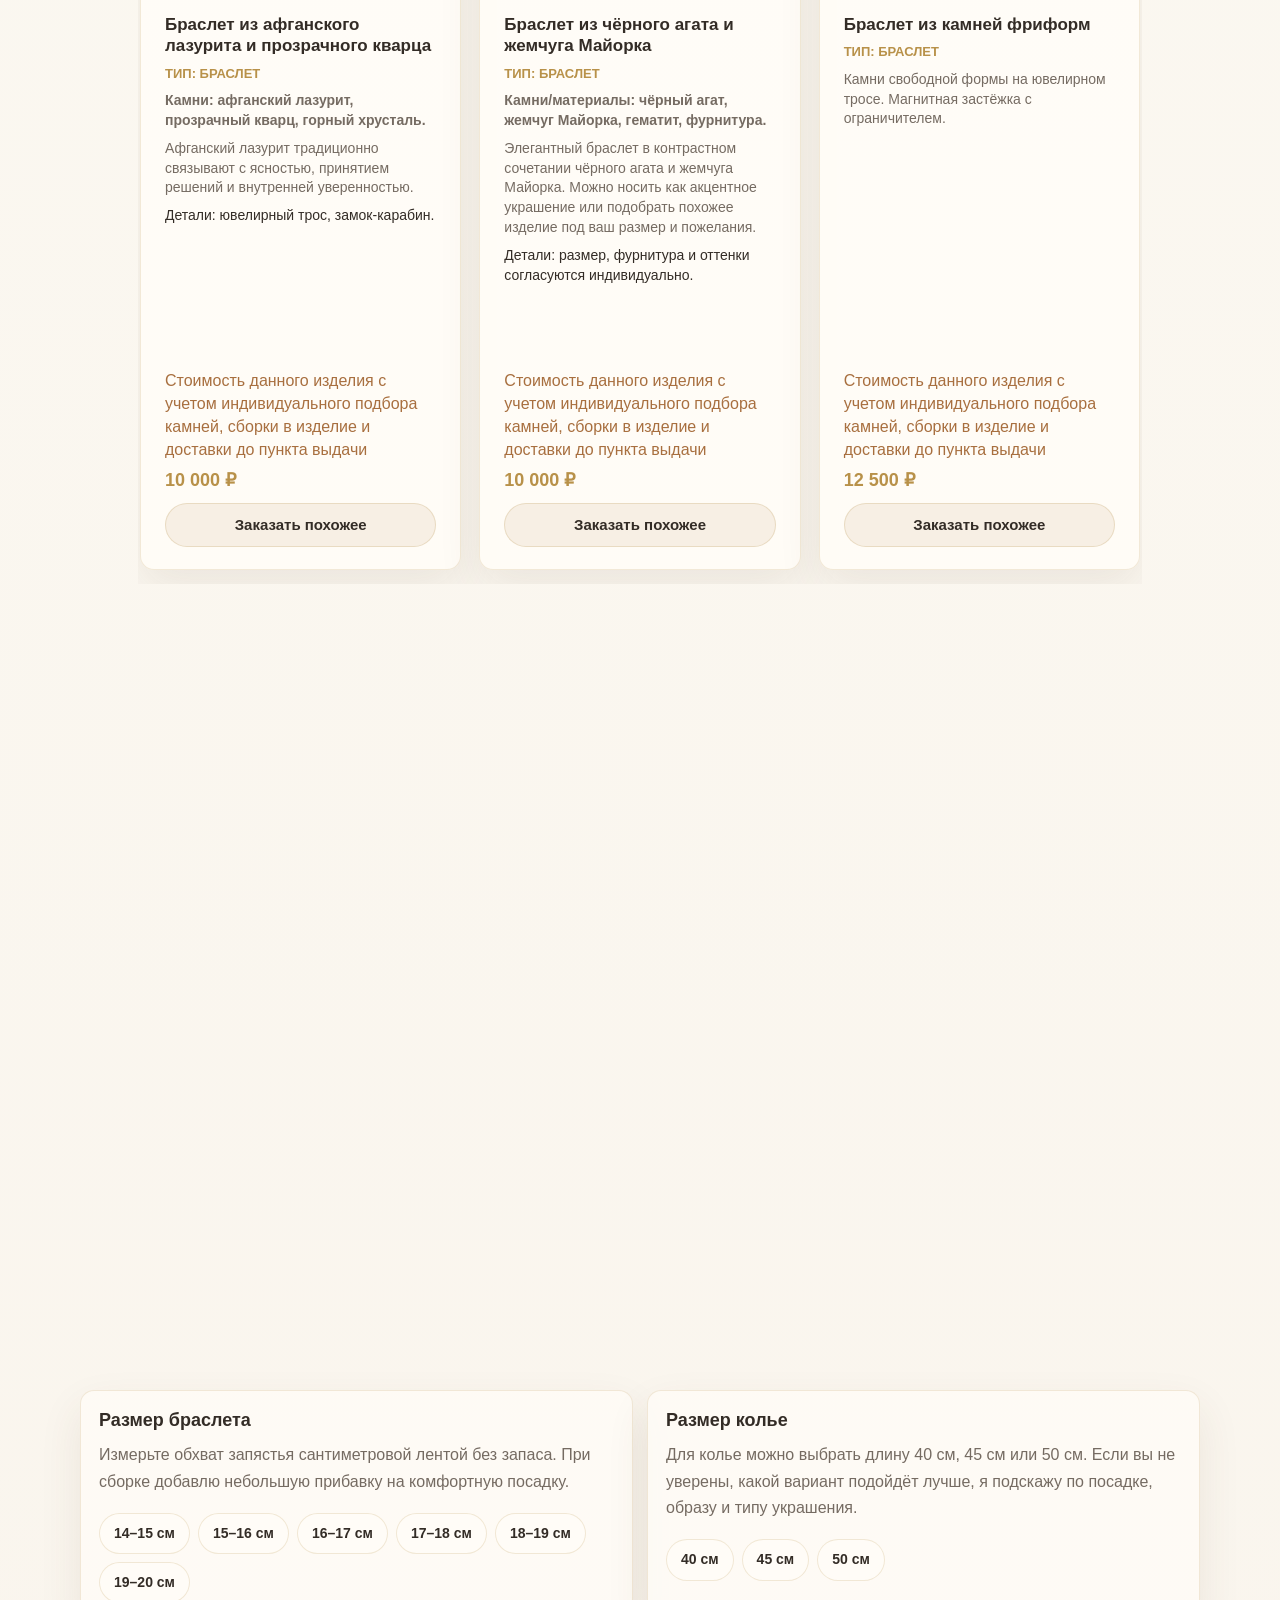
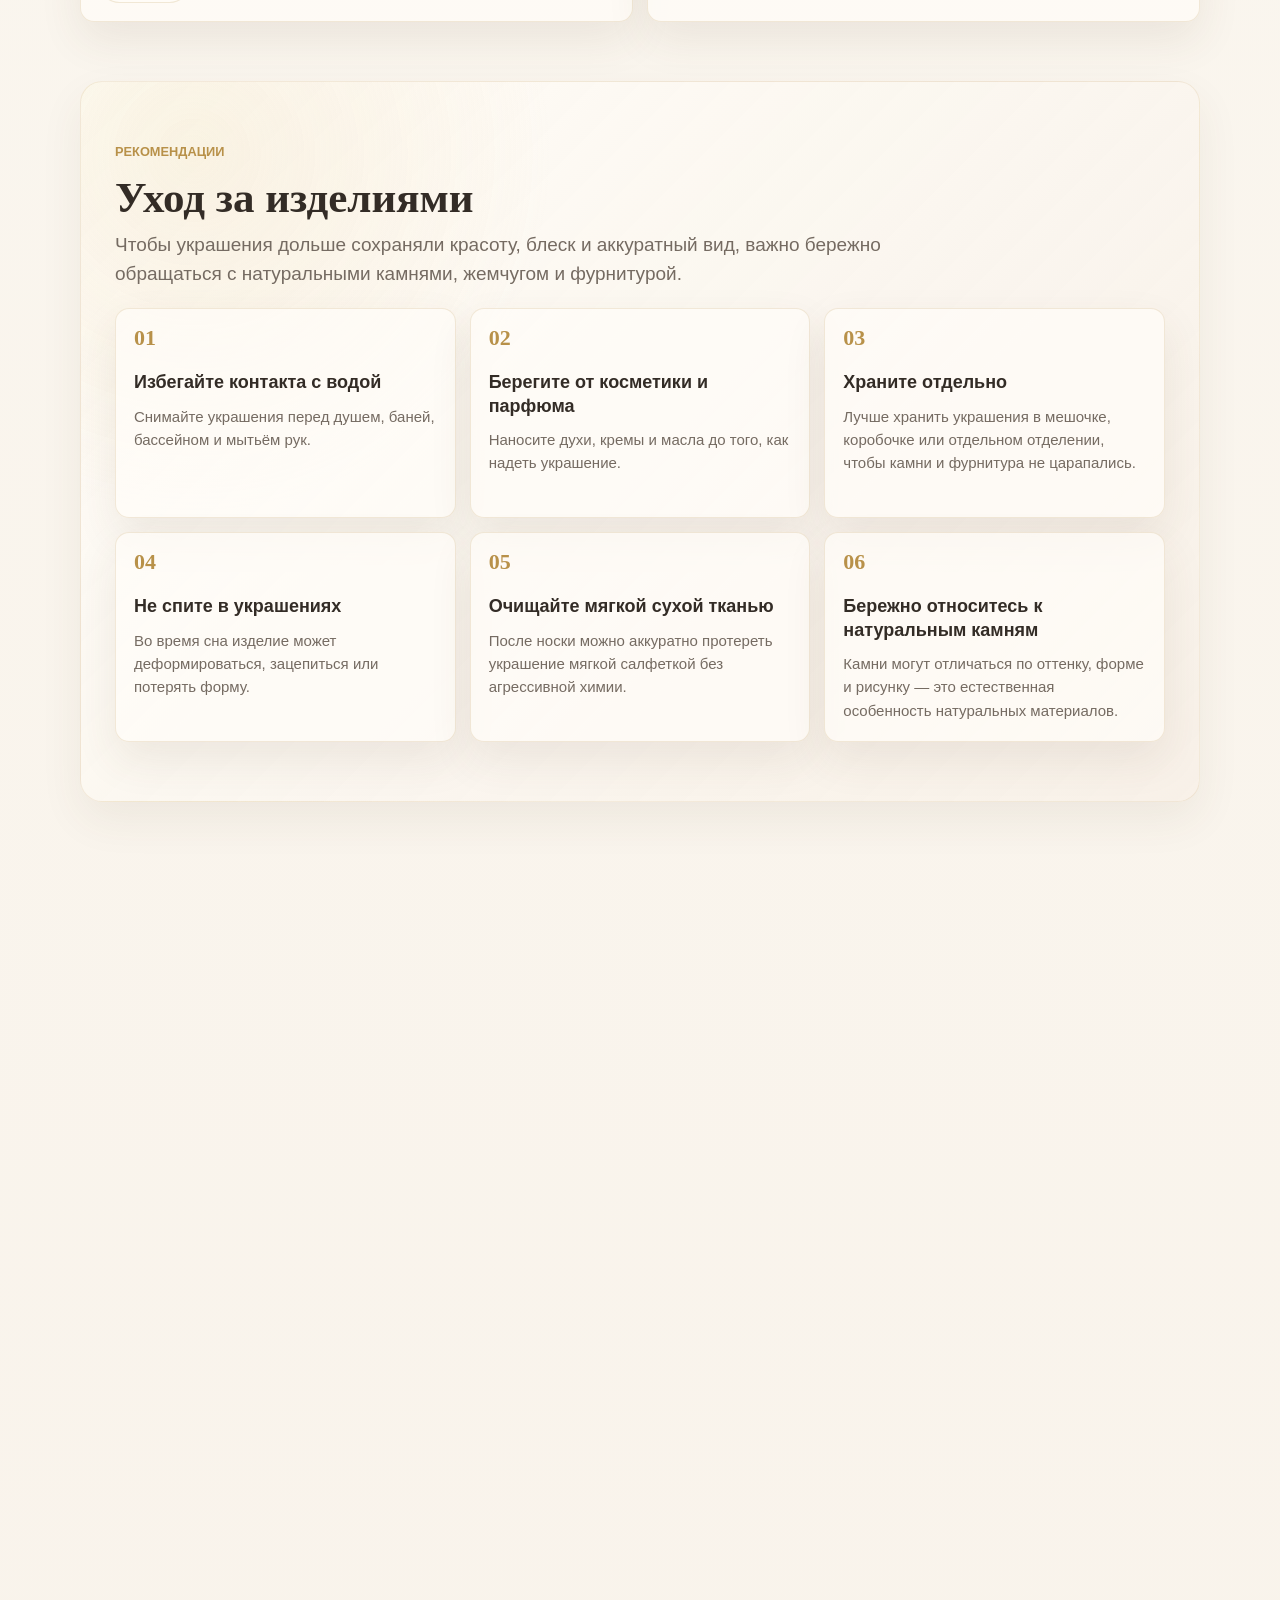
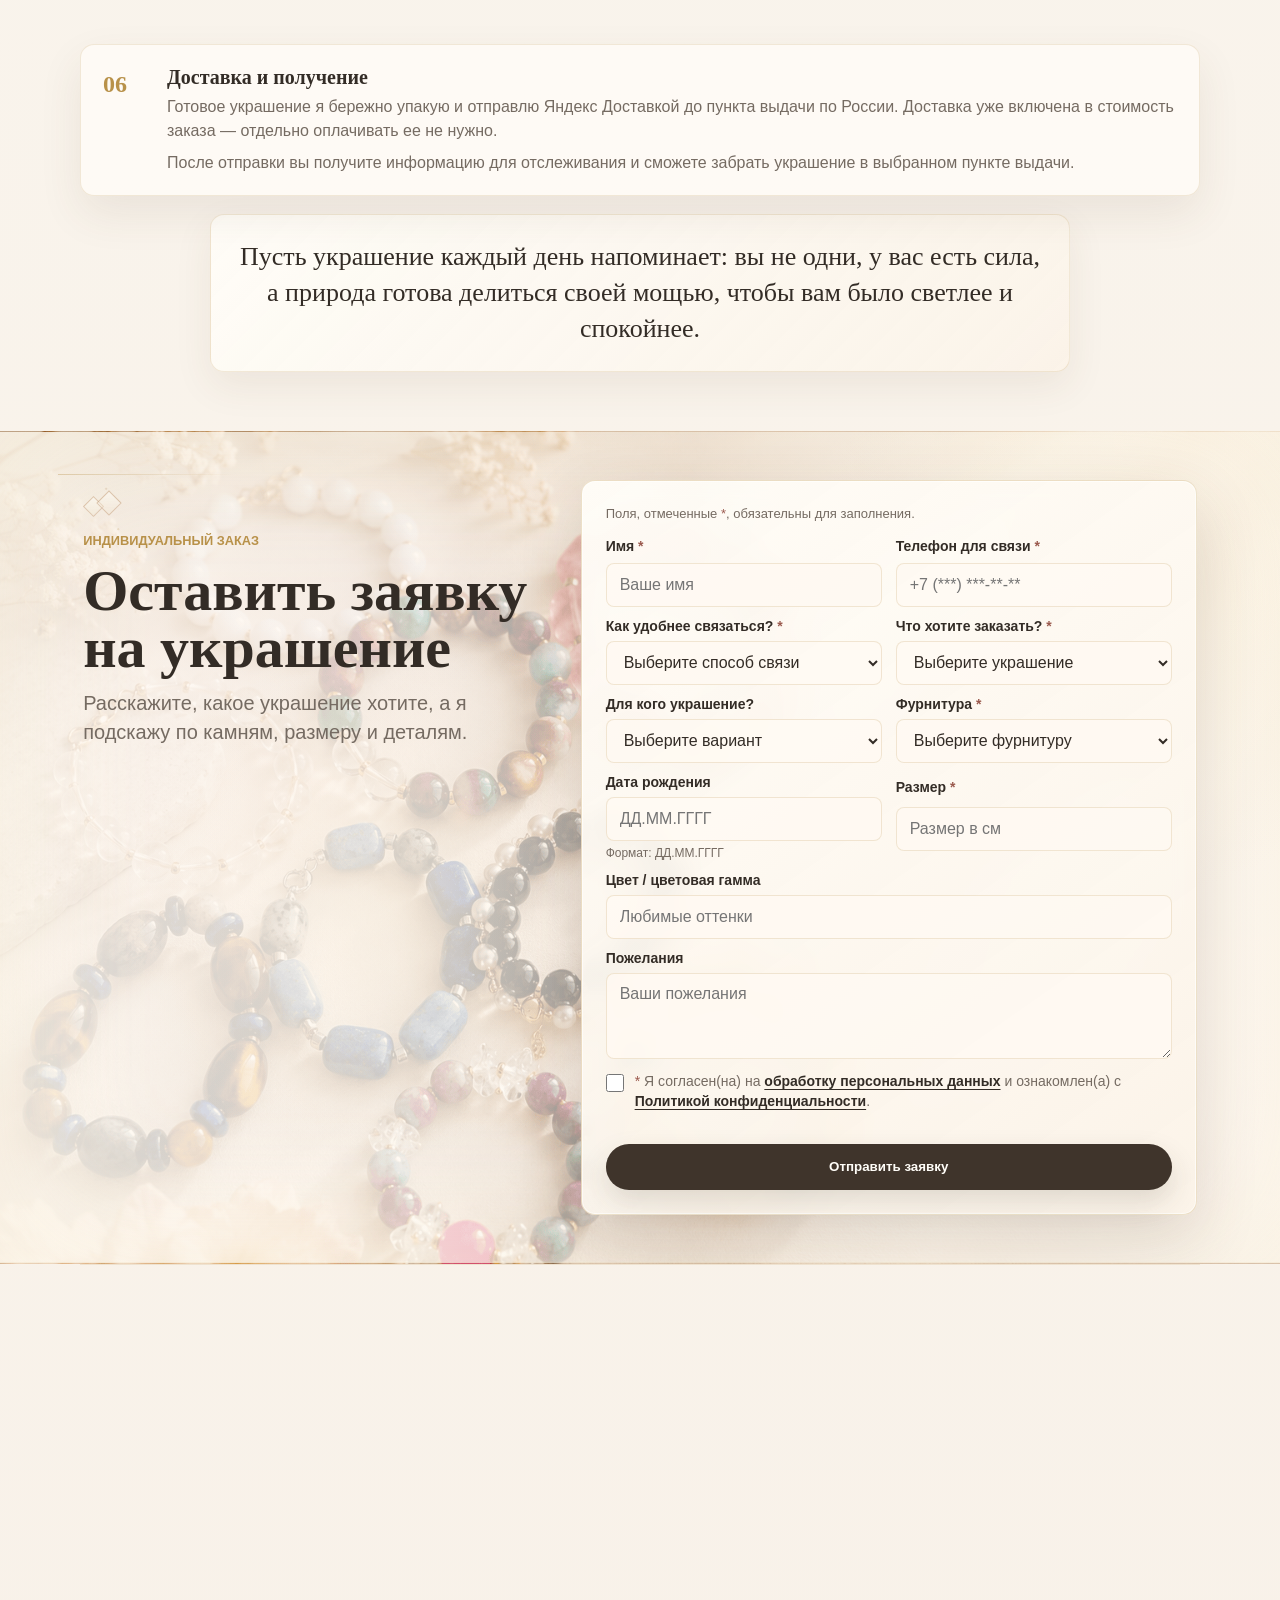
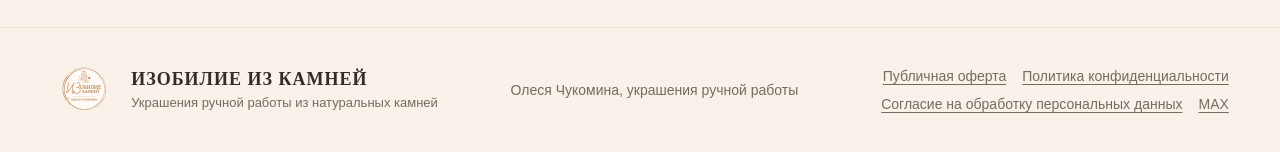
==== commit 2df28d97: "Надёжная отправка мобильной формы" ====
--- a/index.html
+++ b/index.html
@@ -805,7 +805,7 @@
         <h2>Оставить заявку на украшение</h2>
         <p>Расскажите, какое украшение хотите, а я подскажу по камням, размеру и деталям.</p>
       </div>
-      <form class="request-form" id="request-form">
+      <form class="request-form" id="request-form" novalidate>
         <p class="form-required-note">Поля, отмеченные <span aria-hidden="true">*</span>, обязательны для заполнения.</p>
         <div class="form-grid">
           <label class="form-field">
@@ -943,6 +943,6 @@
     <button class="button primary" type="button" id="cookie-accept">Понятно</button>
   </div>
 
-  <script src="script.js?v=9"></script>
+  <script src="script.js?v=10"></script>
 </body>
 </html>
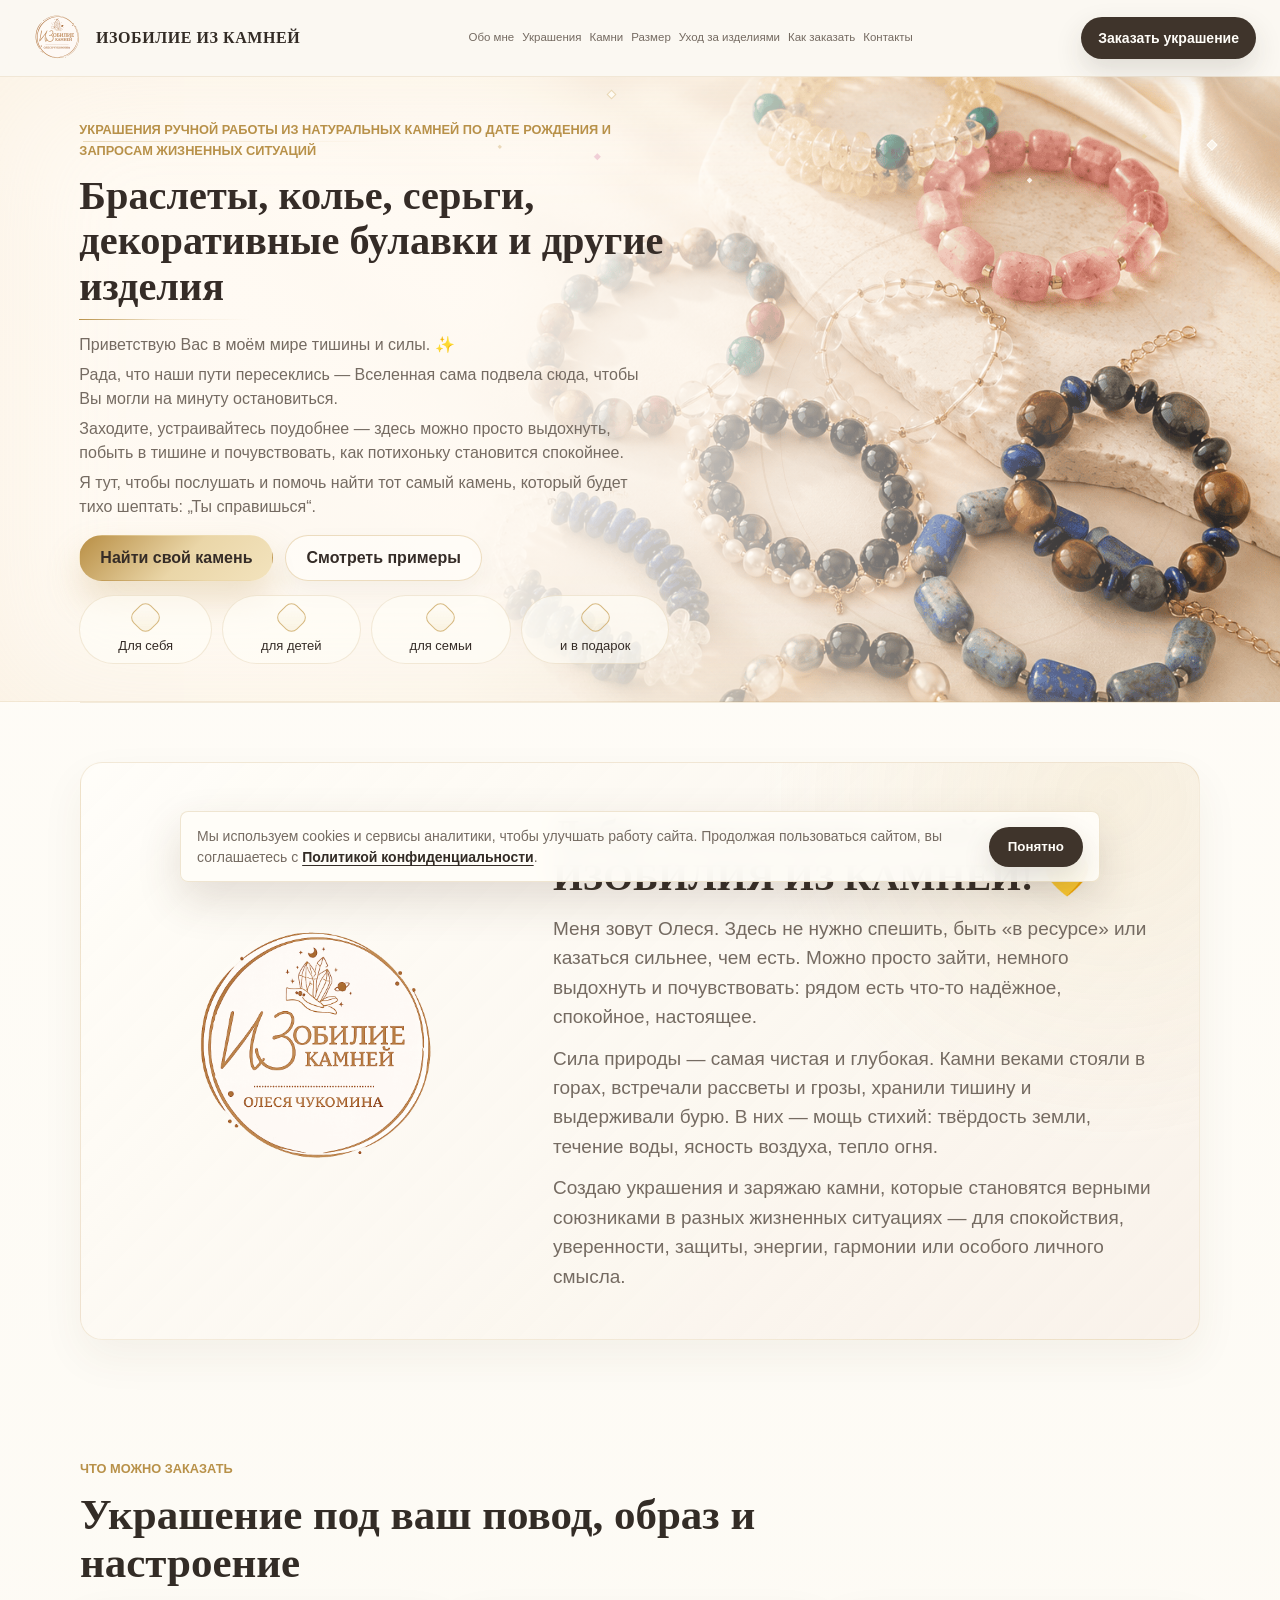
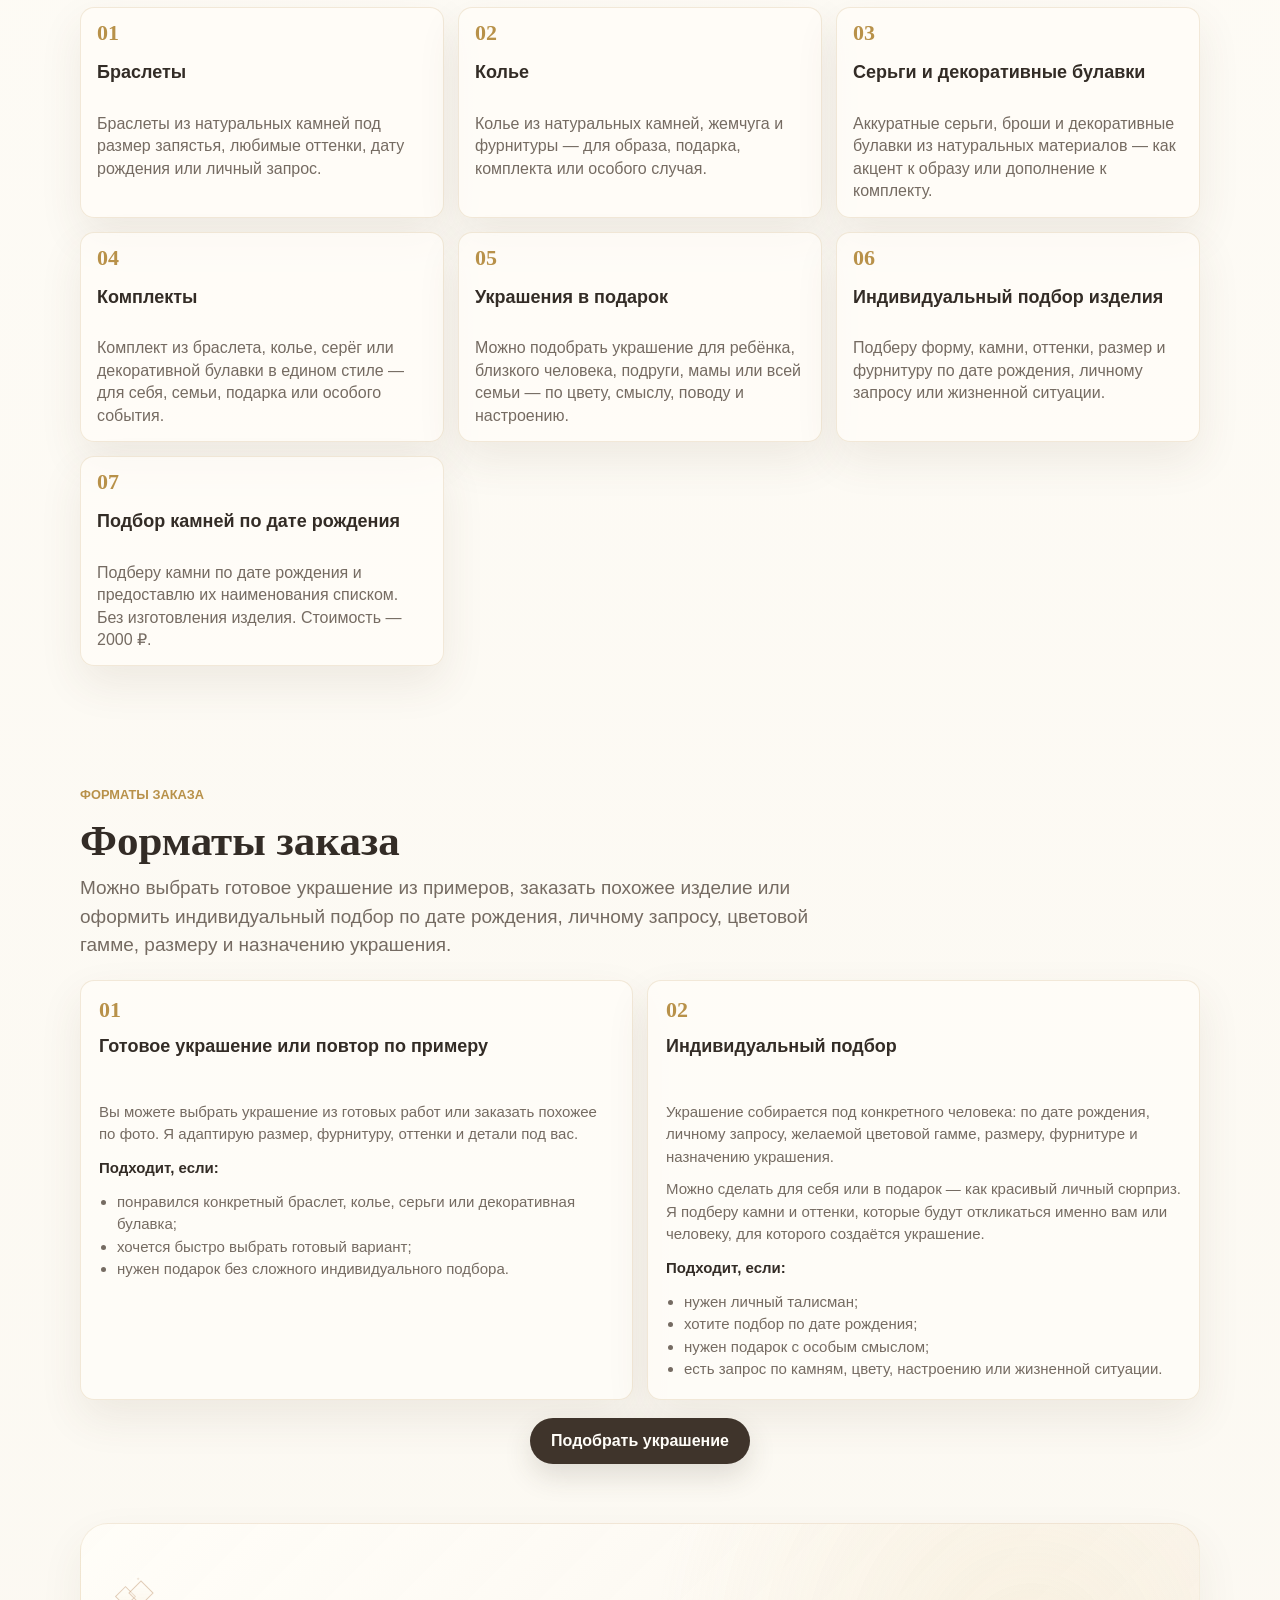
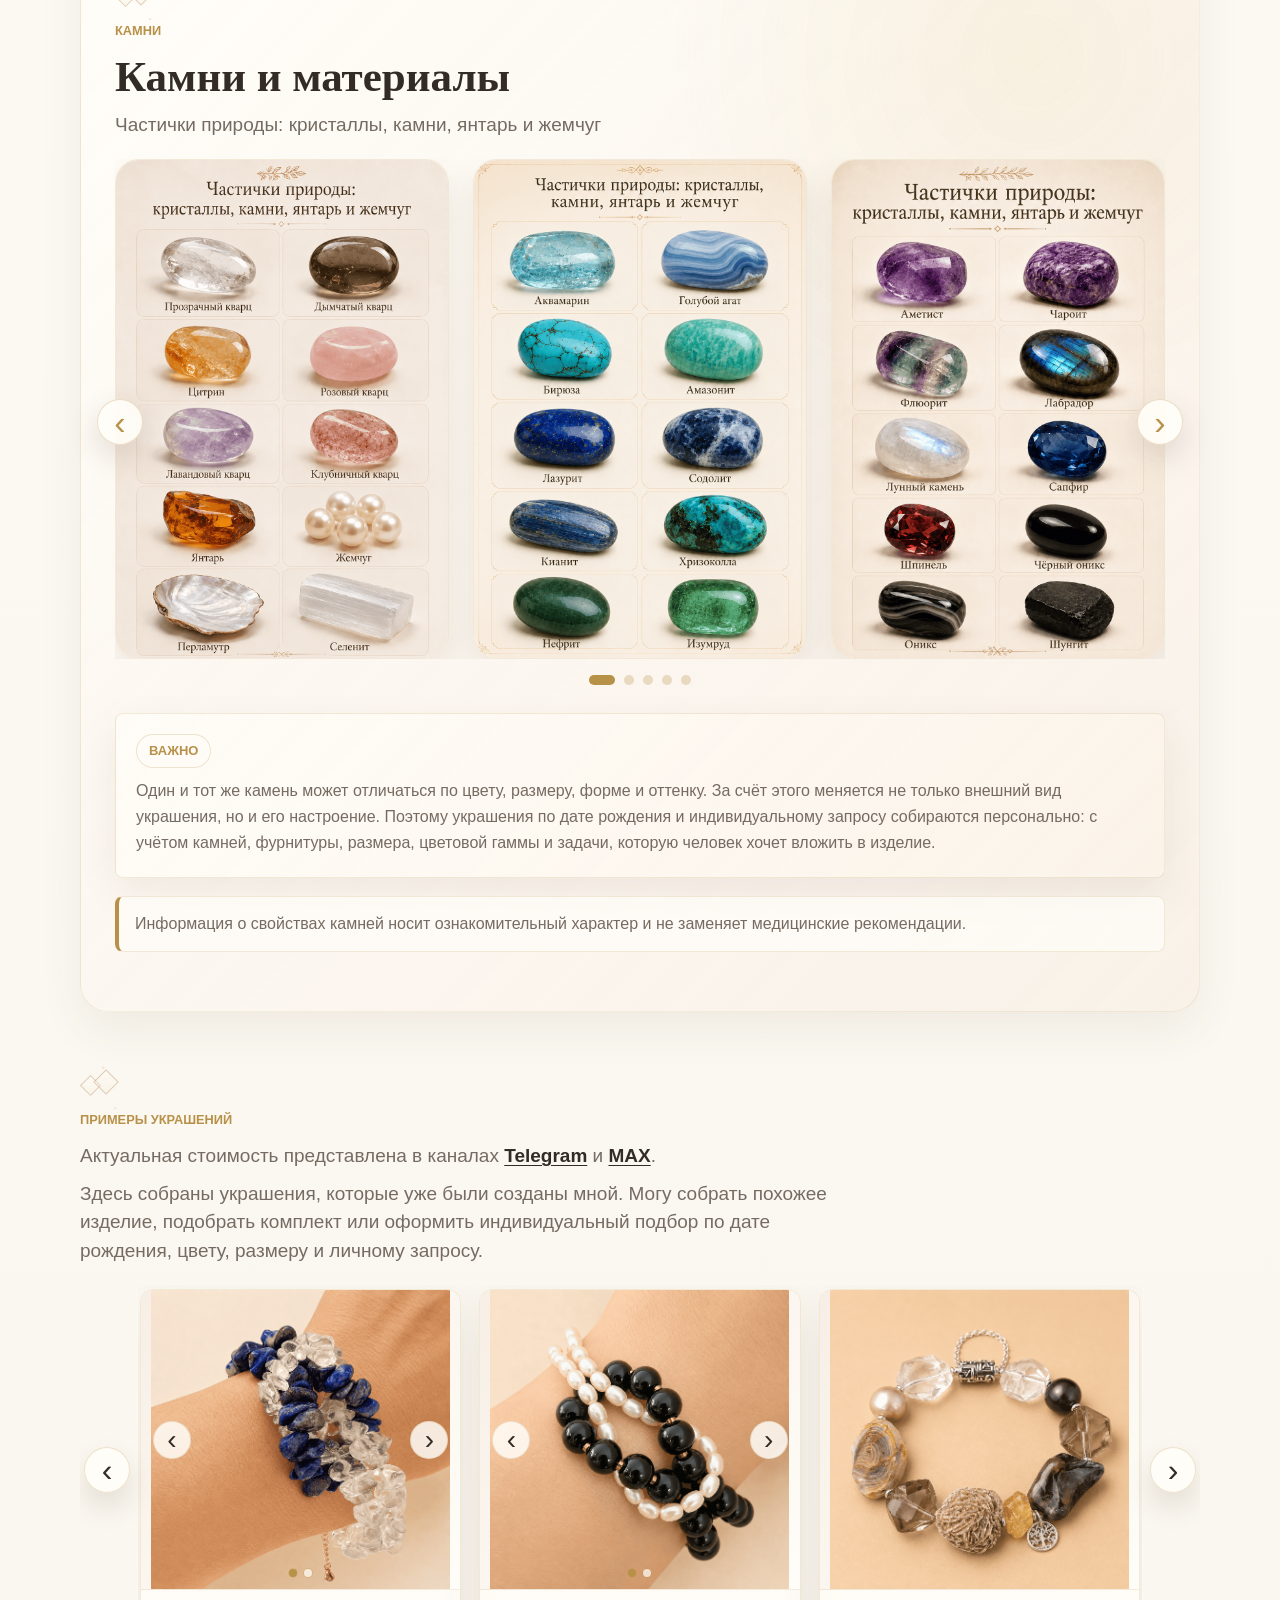
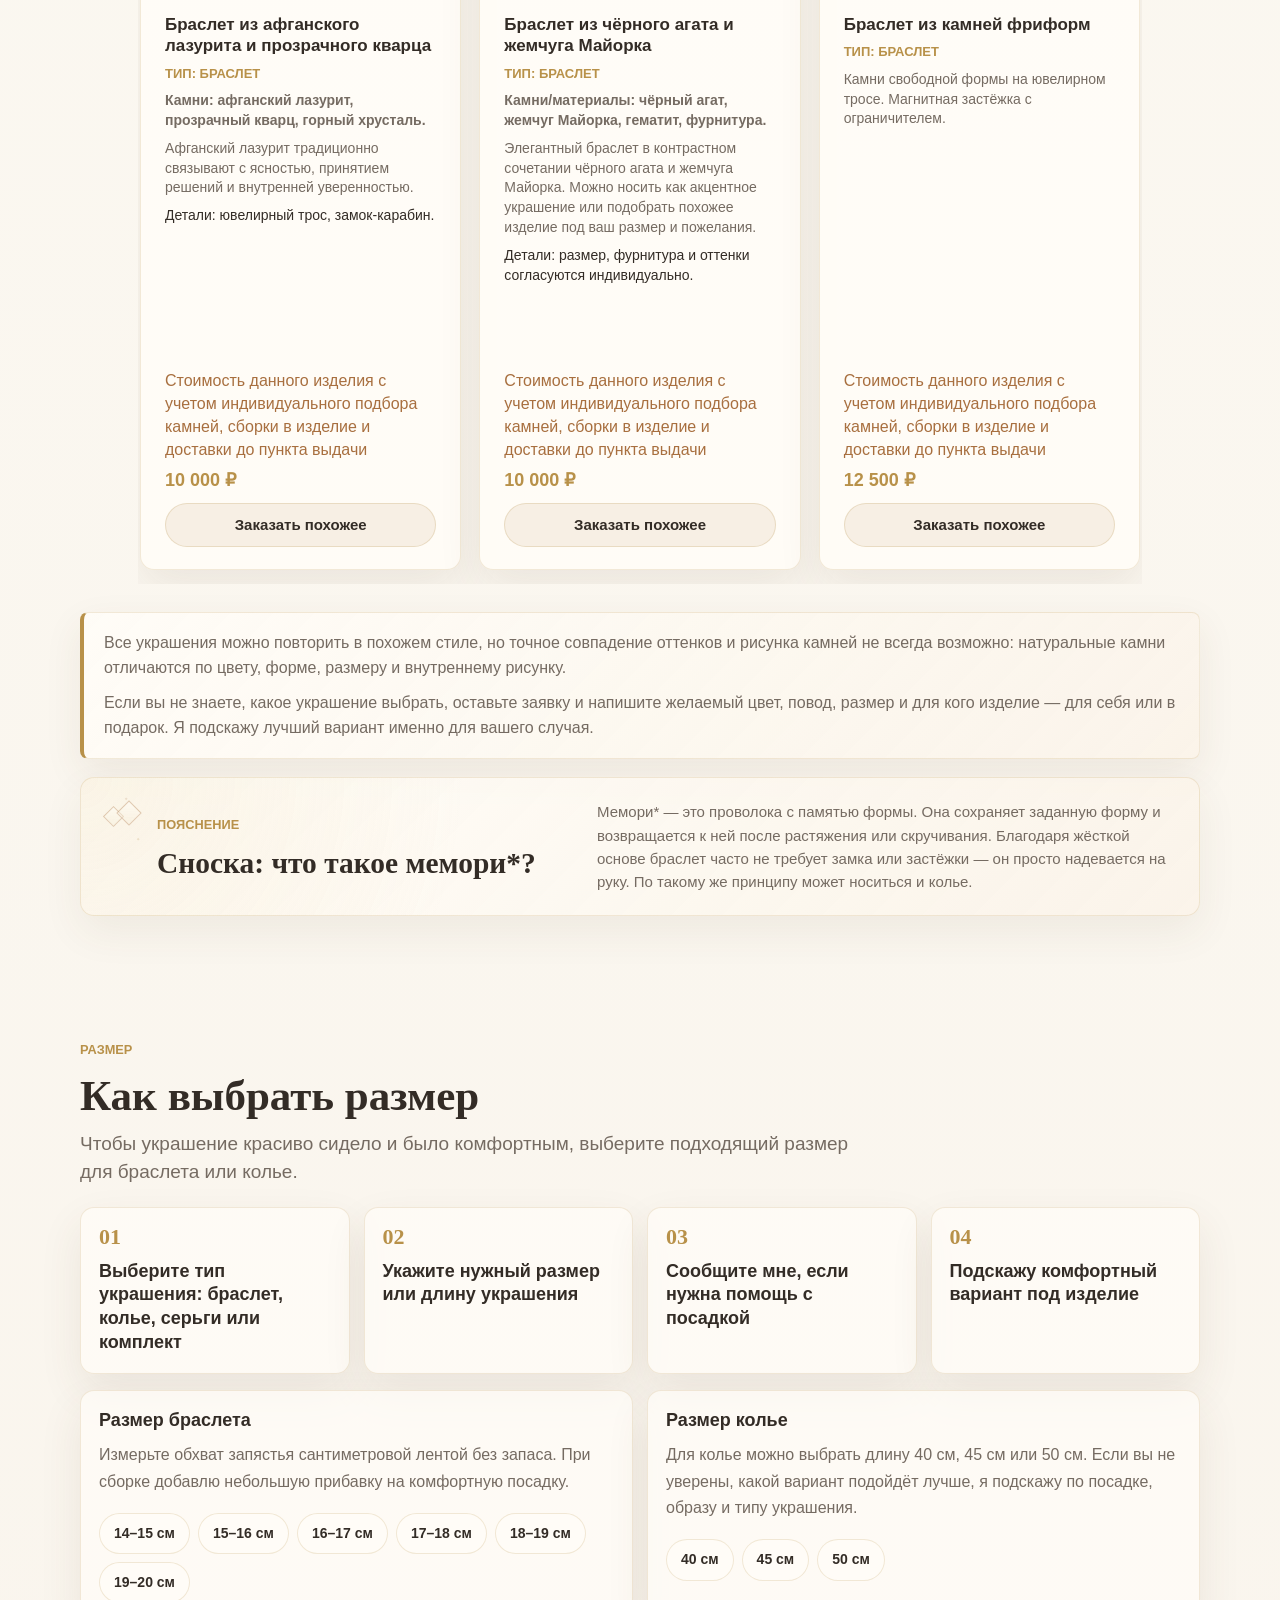
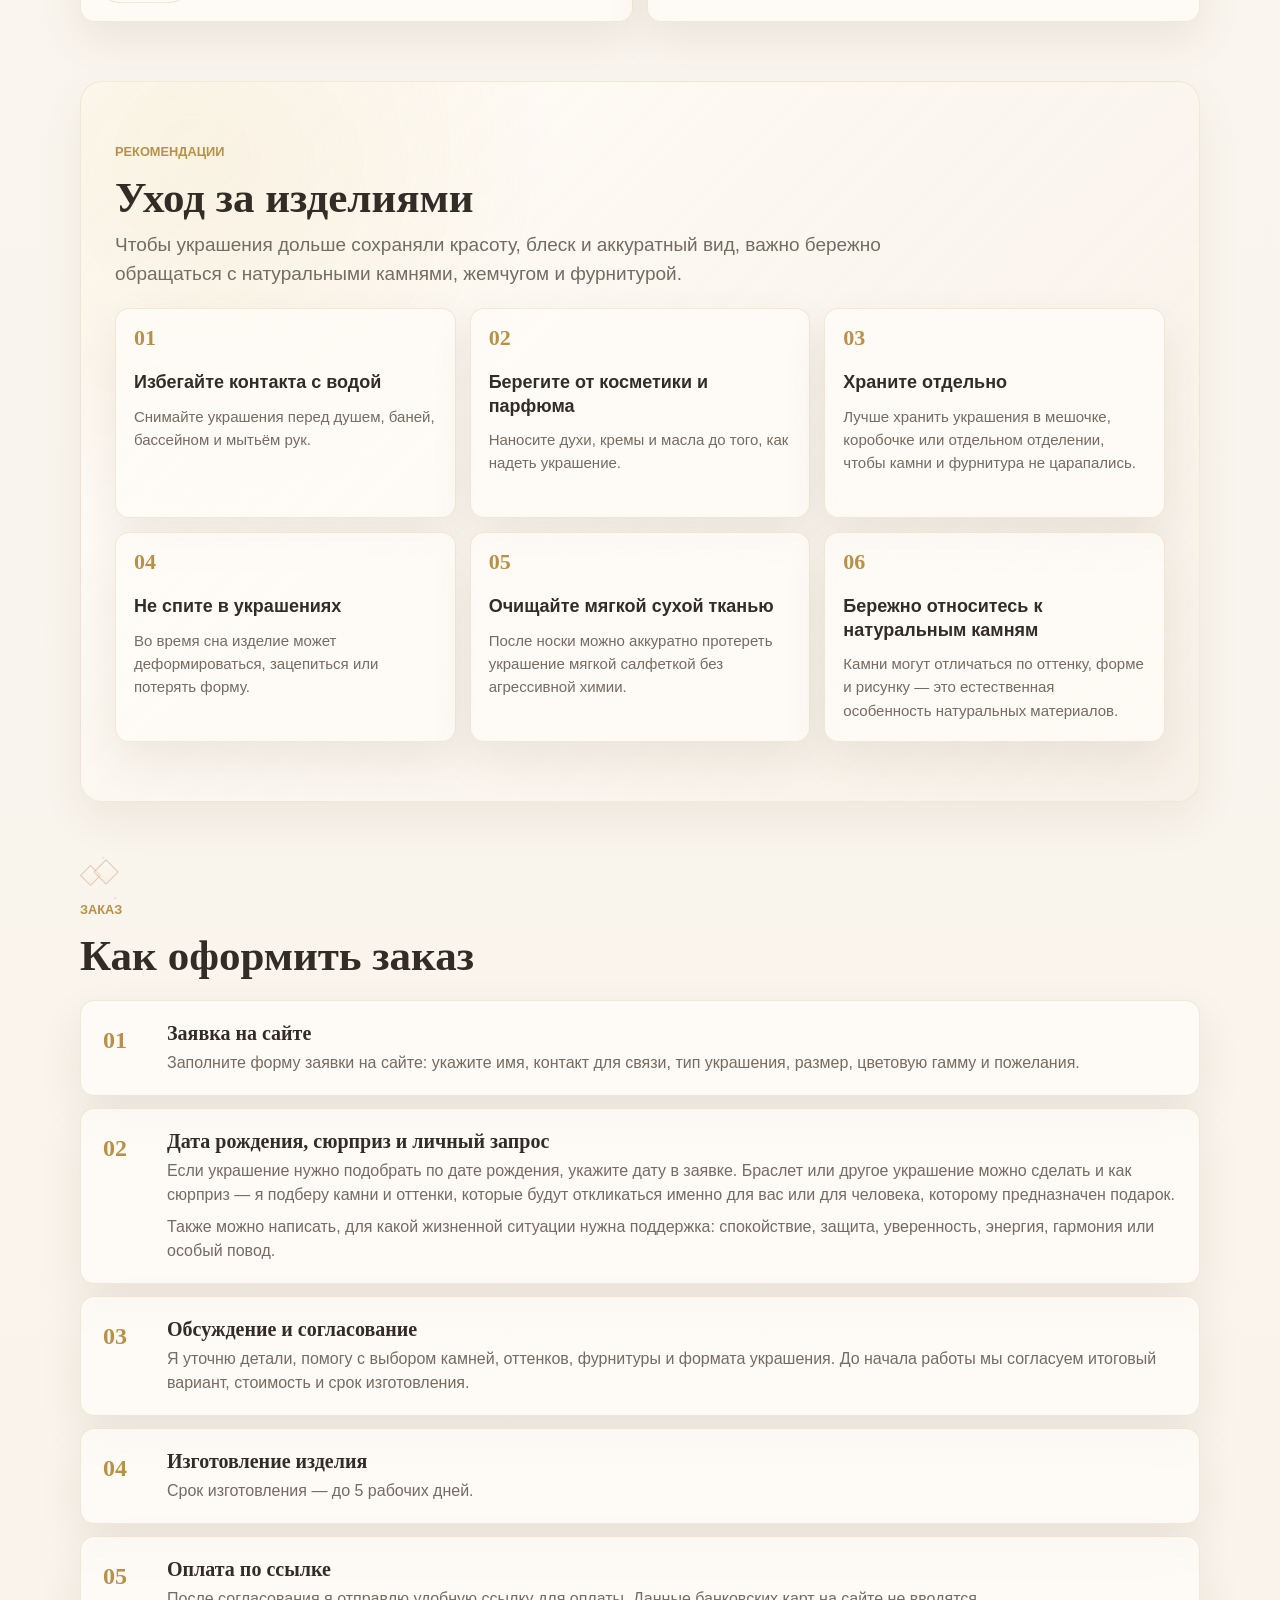
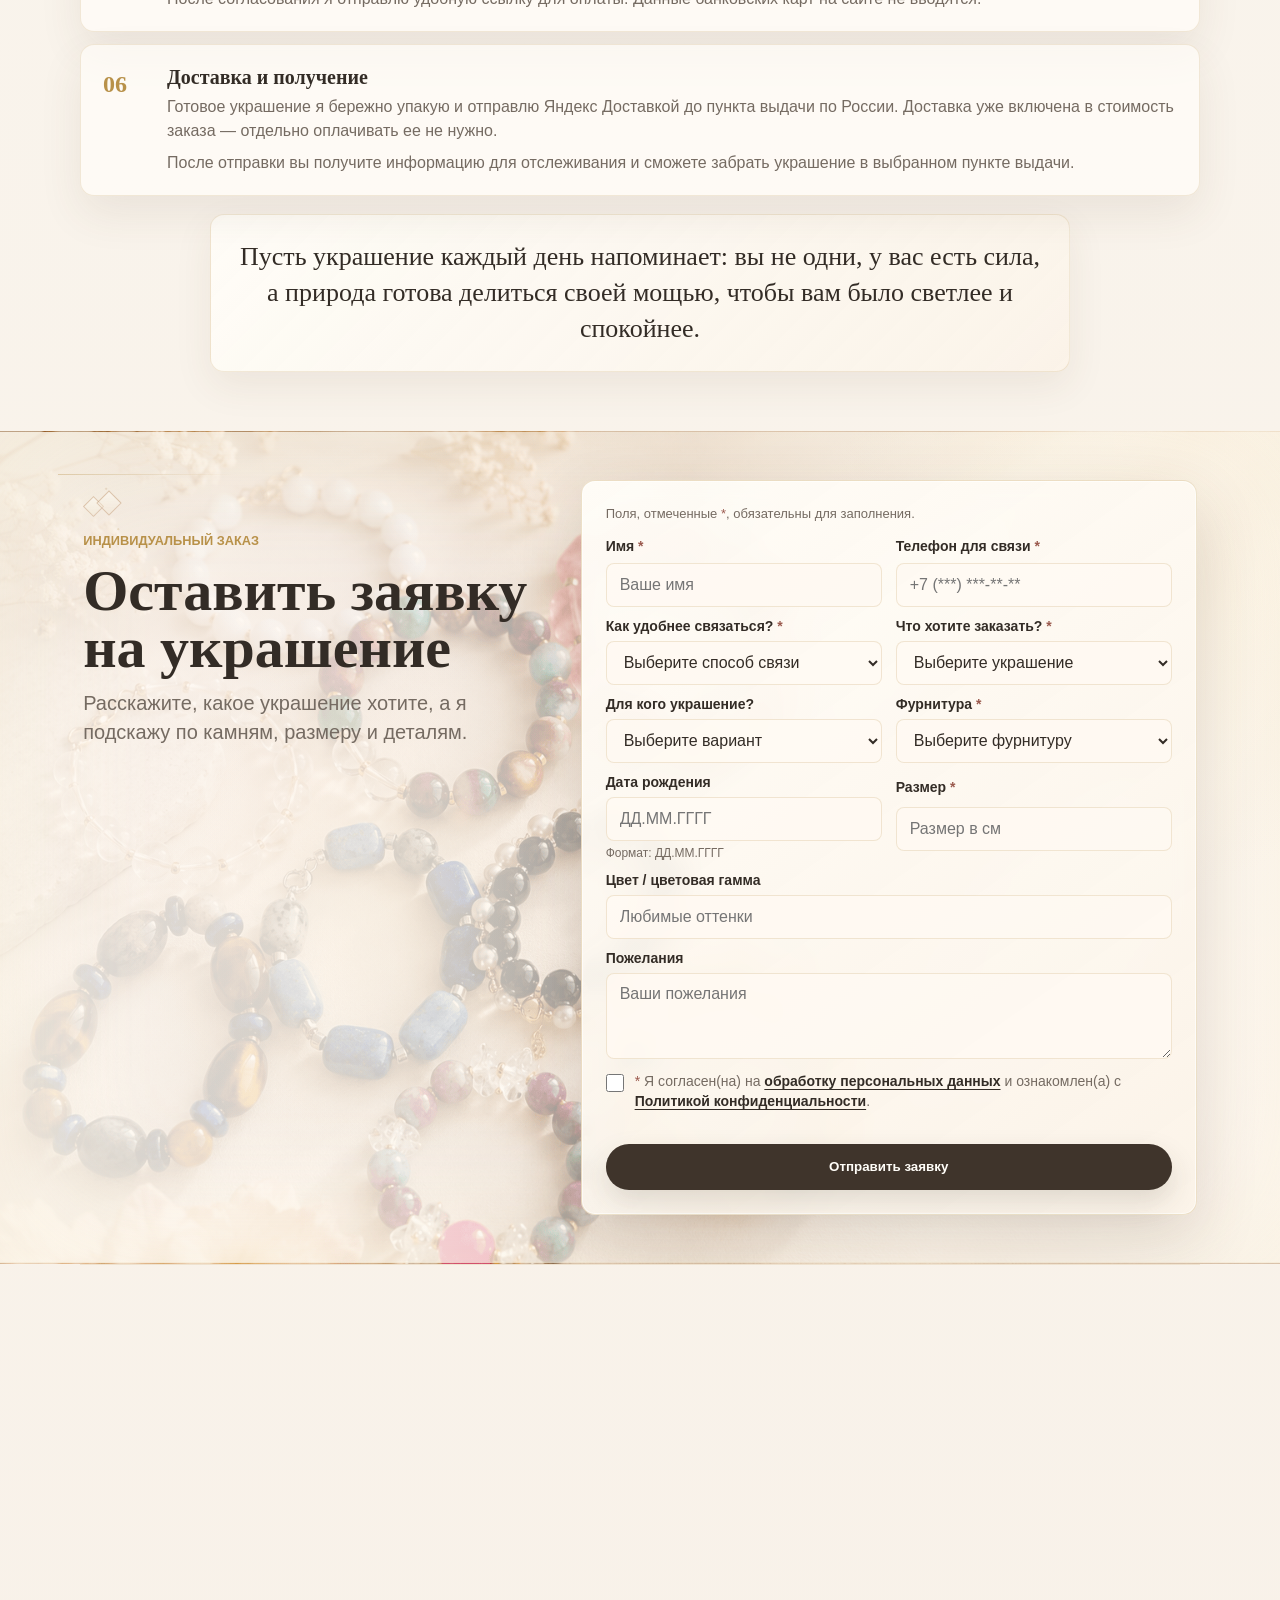
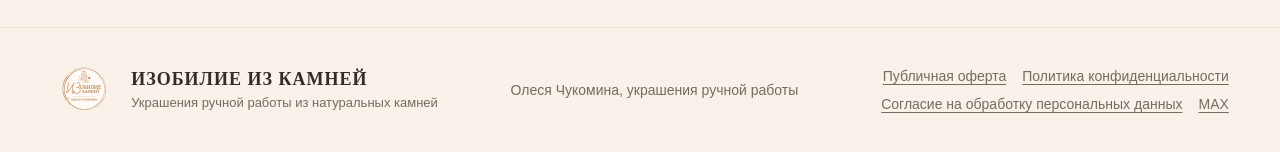
==== commit 84421c25: "Fix and instrument production form delivery" ====
--- a/index.html
+++ b/index.html
@@ -943,6 +943,6 @@
     <button class="button primary" type="button" id="cookie-accept">Понятно</button>
   </div>
 
-  <script src="script.js?v=10"></script>
+  <script src="script.js?v=11"></script>
 </body>
 </html>
